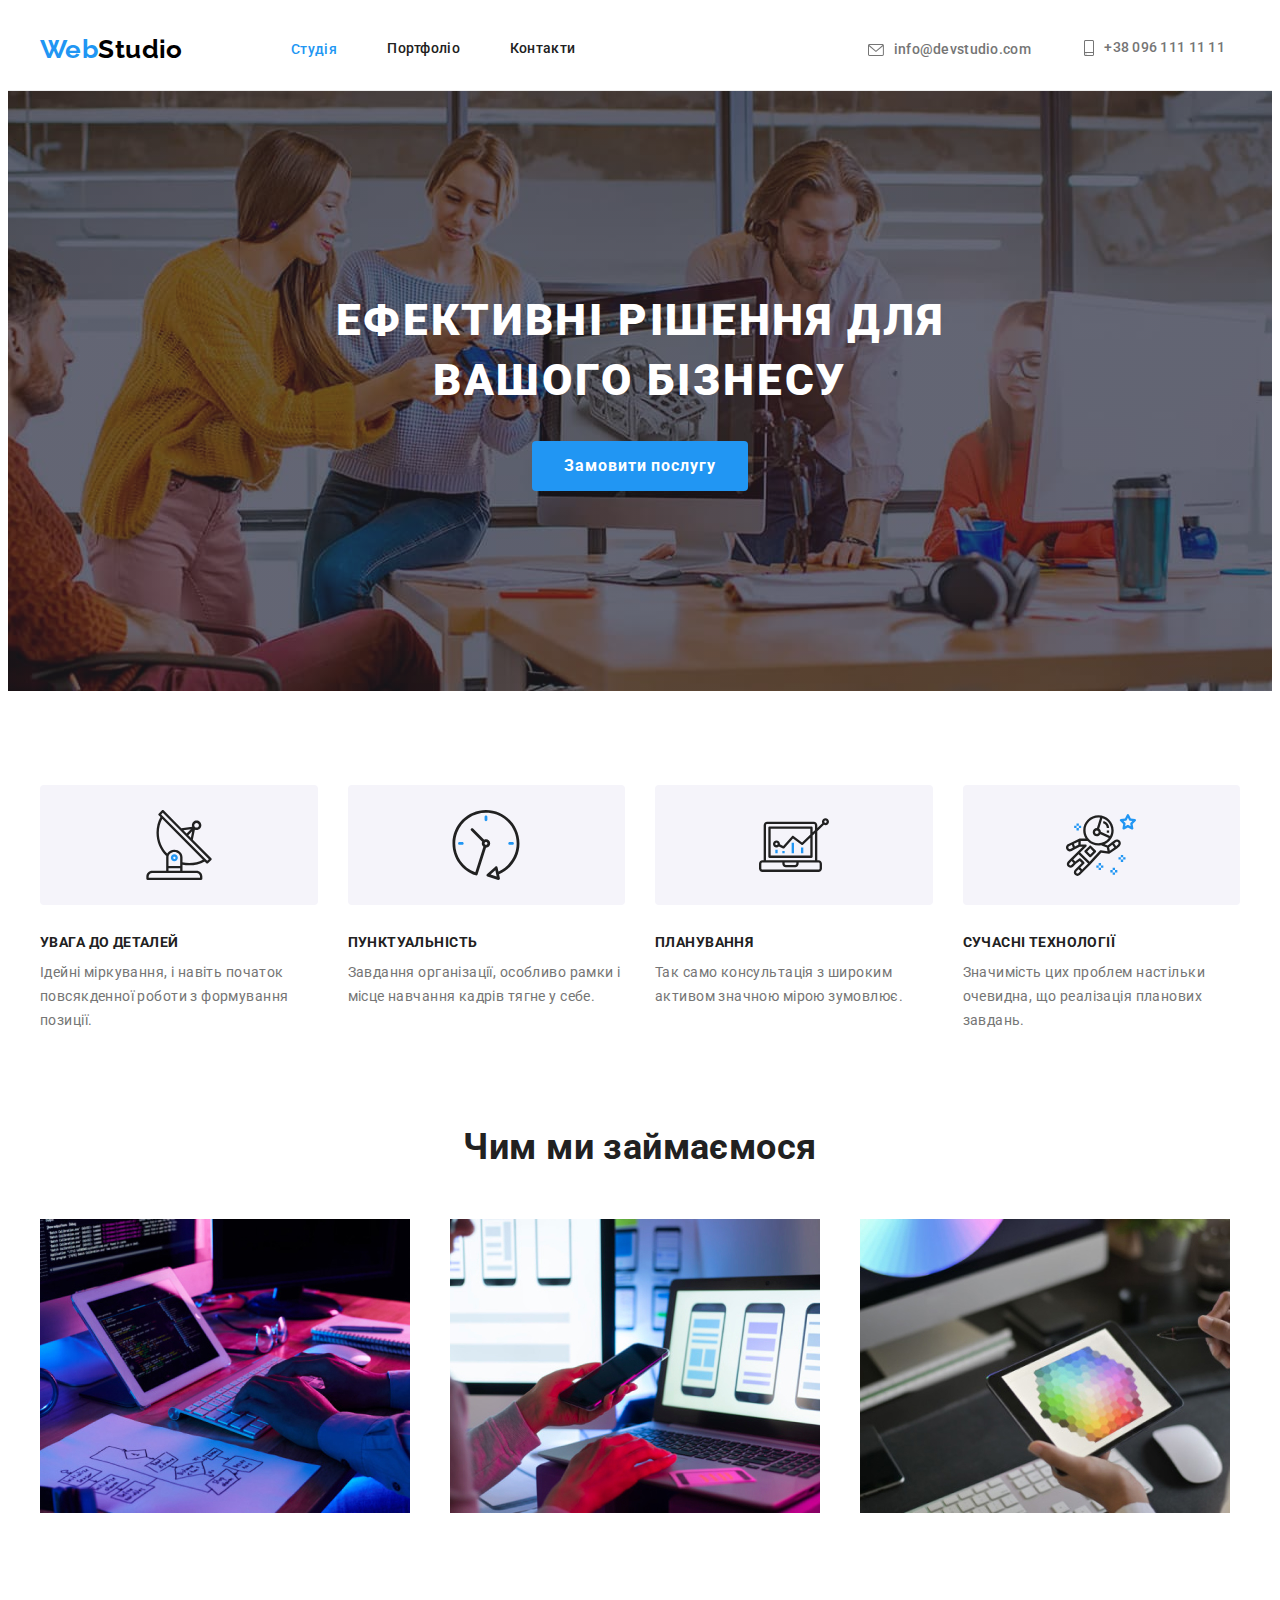
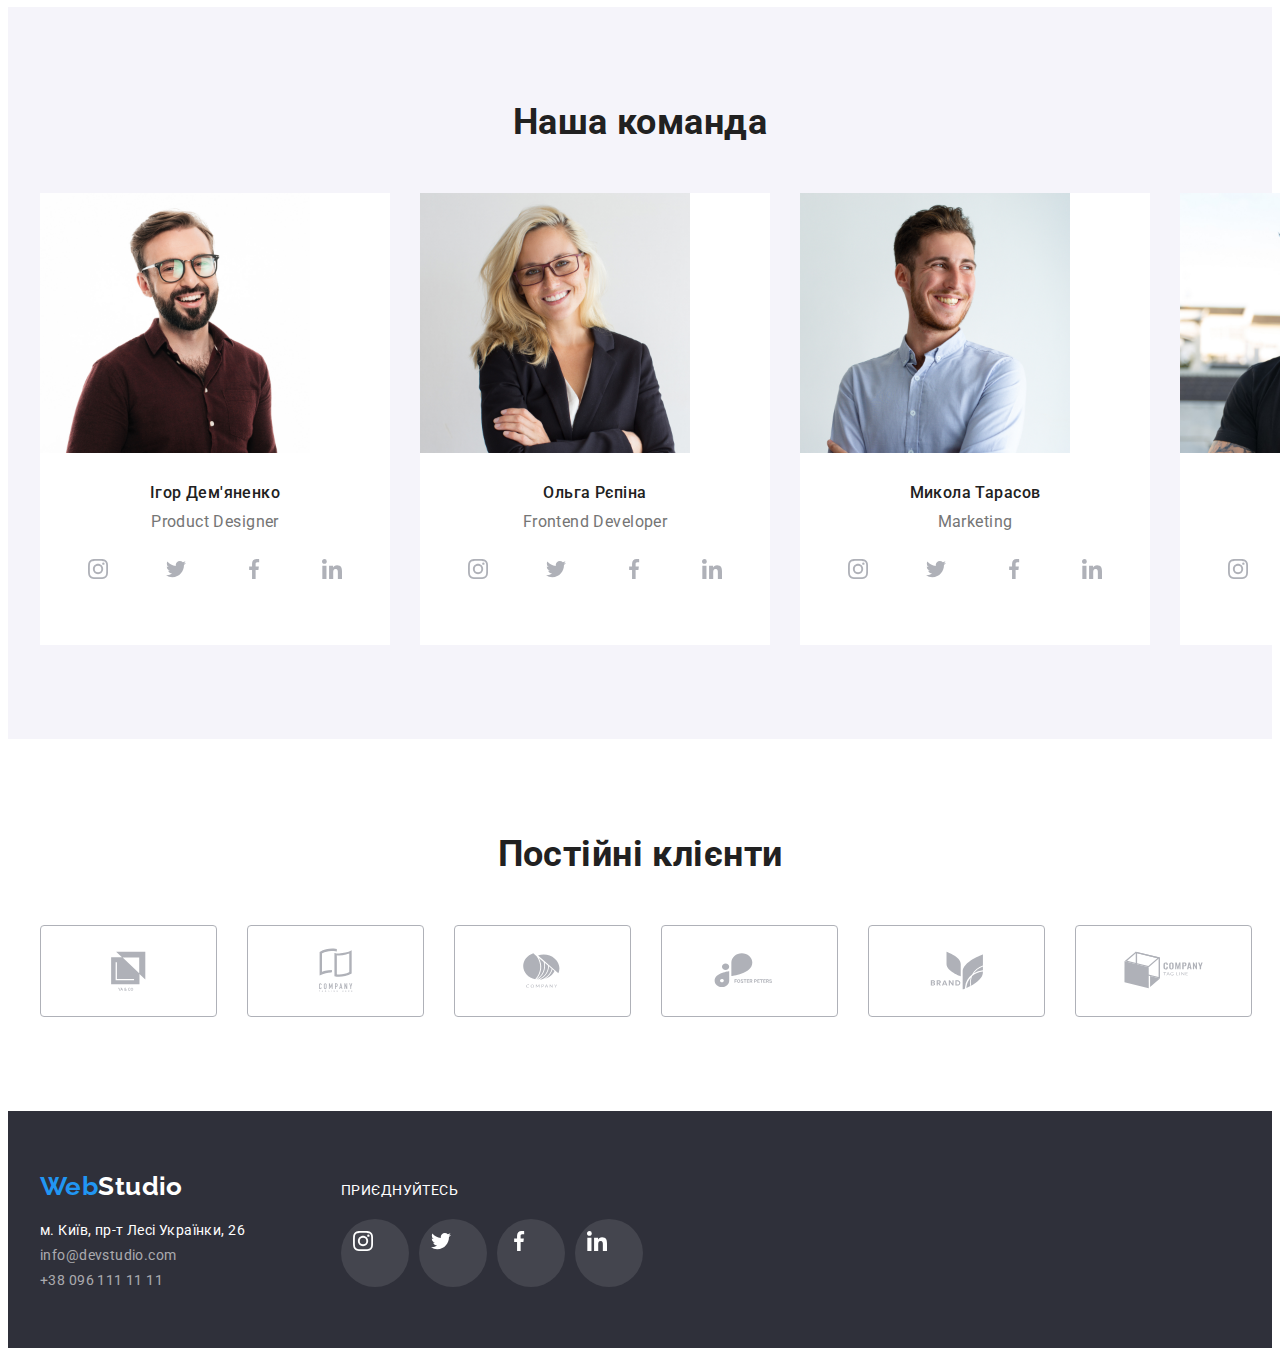
==== index.html @ 4a67c82b "clone" ====
<!--Студія-->
<!DOCTYPE html>
<html lang="uk">

<head>
    <meta charset="UTF-8">
    <meta http-equiv="X-UA-Compatible" content="IE=edge">
    <meta name="viewport" content="width=device-width, initial-scale=1.0">
    <title>Document</title>
    <link rel="stylesheet" href="https://cdnjs.cloudflare.com/ajax/libs/modern-normalize/0.6.0/modern-normalize.min.css"
        integrity="sha256-a9JO7L1jGkja9va1xGMWEJspCfU/b9Vn5u/O5MdnKhw=" crossorigin="anonymous" />
<link href="https://fonts.googleapis.com/css2?family=Raleway:wght@700&family=Roboto:wght@400;500;700;900&display=swap"
    rel="stylesheet">
   
<link rel="stylesheet" href="./css/styles.css">

    
</head>

<body>
    <header class="site-header">
    <div class="container">
<a href="./index.html" class="logo"><span class="logo__accent">Web</span>Studio</a>
<div class="container">

        <nav class="site-nav">
        
            <ul class="list">
                <li class="item"><a class="link-current" href="">Студія</a></li>
                <li class="item"><a class="link" href="./portfolio.html" >Портфоліо</a></li>
                <li class="item"><a class="link" href="">Контакти</a></li>
            </ul>
        
        </nav>
        <ul class="auth-nav">
            <li class="item">
                <a class="link" href="mailto:info@devstudio.com"><svg class="icon"  height="12" width="16">
                <use href="./images/icons.svg#icon-envelope"></use>
            </svg>info@devstudio.com</a></li>
            <li class="item"><a class="link" href="tel:+380961111111"><svg class="icon" height="16" width="10">
                <use href="./images/icons.svg#icon-smartphone"></use>
            </svg>+38 096 111 11 11</a></li>
        </ul>
    </div>
    </header>
    <main>
        
            <section class="slogan">
                <h1 class="slogan-title">Ефективні рішення для <br />вашого бізнесу</h1>
                <button type="button" class="button-primary">Замовити послугу</button>
            </section>
    
    <section class="features section">
        <div class="container">
            <h2 class="features-heading">Концепція</h2>
            <ul class="features-list">
                <li class="item">
                    <div class="thumb">
                        <svg class="icon" height="70" width="70">
                            <use href="./images/icons.svg#icon-antenna"></use>
                        </svg>
                    </div>
                    <h3 class="section-item-one">УВАГА ДО ДЕТАЛЕЙ</h3>
                    <p class="section-text">Ідейні міркування, і навіть початок повсякденної роботи з формування
                        позиції.</p>
                </li>
    
                <li class="item">
                    <div class="thumb">
                        <svg class="icon" height="70" width="70">
                            <use href="./images/icons.svg#icon-clock"></use>
                        </svg>
                        </div>
                    <h3 class="section-item-one">ПУНКТУАЛЬНІСТЬ</h3>
                    <p class="section-text">Завдання організації, особливо рамки і місце навчання кадрів тягне у
                        себе.</p>
    
                </li>
                <li class="item">
                    <div class="thumb">
                        <svg class="icon" height="70" width="70">
                            <use href="./images/icons.svg#icon-diagram"></use>
                        </svg>
                    </div>
                    <h3 class="section-item-one">ПЛАНУВАННЯ</h3>
                    <p class="section-text">Так само консультація з широким активом значною мірою зумовлює.</p>
                </li>
                <li class="item">
                    <div class="thumb">
                        <svg class="icon" height="70" width="70">
                            <use href="./images/icons.svg#icon-astronaut"></use>
                        </svg>
                    </div>
                    <h3 class="section-item-one">СУЧАСНІ ТЕХНОЛОГІЇ</h3>
                    <p class="section-text"> Значимість цих проблем настільки очевидна, що реалізація планових завдань.
                    </p>
                </li>
            </ul>
        </div>
    </section>
    <section class="competence section">
        <div class="container">
            <h2 class="section-title">Чим ми займаємося</h2>
            <ul class="competence-list text-center">
                <li class="item"><img class="image-block" src="./images/img1.jpg" alt="Компютер" width="370"></li>
                <li class="item"><img class="image-block" src="./images/img2.jpg" alt="Телефон" width="370"></li>
                <li class="item"><img class="image-block" src="./images/img3.jpg" alt="Планшет" width="370"></li>
            </ul>
        </div>
    </section>
        <section  class="team section">
            <div class="container">
            <h2 class="section-title text-center ">Наша команда</h2>
            <ul class="team-cards text-center">
                <li class="item">
                    <img class="image-block" src="./images/img4.jpg" alt="Ігор Дем'яненко" width="270">
                    <div class="description">
                    <h3 class="section-items">Ігор Дем'яненко</h3>
                    <p lang="en" class="section-desc">Product Designer</p>
                <ul class="team-cards__social-links social-links">
                    <li class="social-links__item">
                        <a href="" class="social-links__link">
                            <svg class="social-links__icon" height="20" width="20">
                                <use href="./images/icons.svg#icon-instagram"></use>
                            </svg>
                        </a>
                    </li>
                    <li class="social-links__item">
                        <a href="" class="social-links__link">
                            <svg class="social-links__icon" height="20" width="20">
                                <use href="./images/icons.svg#icon-twitter"></use>
                            </svg>
                        </a>
                    </li>
                    <li class="social-links__item">
                        <a href="" class="social-links__link">
                            <svg class="social-links__icon" height="20" width="20">
                                <use href="./images/icons.svg#icon-facebook"></use>
                            </svg>
                        </a>
                    </li>
                    <li class="social-links__item">
                        <a href="" class="social-links__link">
                            <svg class="social-links__icon" height="20" width="20">
                                <use href="./images/icons.svg#icon-linkedin"></use>
                            </svg>
                        </a>
                    </li>
                </ul>
                    </div>
                </li>
                <li class="item">
                    <img class="image-block" src="./images/img5.jpg" alt="Ольга Рєпіна" width="270">
                    <div class="description">
                    <h3 class="section-items">Ольга Рєпіна</h3>
                    <p lang="en" class="section-desc">Frontend Developer</p>
                    <ul class="team-cards__social-links social-links">
                        <li class="social-links__item">
                            <a href="" class="social-links__link">
                                <svg class="social-links__icon" height="20" width="20">
                                    <use href="./images/icons.svg#icon-instagram"></use>
                                </svg>
                            </a>
                        </li>
                        <li class="social-links__item">
                            <a href="" class="social-links__link">
                                <svg class="social-links__icon" height="20" width="20">
                                    <use href="./images/icons.svg#icon-twitter"></use>
                                </svg>
                            </a>
                        </li>
                        <li class="social-links__item">
                            <a href="" class="social-links__link">
                                <svg class="social-links__icon" height="20" width="20">
                                    <use href="./images/icons.svg#icon-facebook"></use>
                                </svg>
                            </a>
                        </li>
                        <li class="social-links__item">
                            <a href="" class="social-links__link">
                                <svg class="social-links__icon" height="20" width="20">
                                    <use href="./images/icons.svg#icon-linkedin"></use>
                                </svg>
                            </a>
                        </li>
                    </ul>
                    </div>
                </li>
                <li class="item">
                    <img class="image-block" src="./images/img6.jpg" alt="Микола Тарасов" width="270">
                    <div class="description">
                    <h3 class="section-items">Микола Тарасов</h3>
                    <p lang="en" class="section-desc">Marketing</p>
                    <ul class="team-cards__social-links social-links">
                        <li class="social-links__item">
                            <a href="" class="social-links__link">
                                <svg class="social-links__icon" height="20" width="20">
                                    <use href="./images/icons.svg#icon-instagram"></use>
                                </svg>
                            </a>
                        </li>
                        <li class="social-links__item">
                            <a href="" class="social-links__link">
                                <svg class="social-links__icon" height="20" width="20">
                                    <use href="./images/icons.svg#icon-twitter"></use>
                                </svg>
                            </a>
                        </li>
                        <li class="social-links__item">
                            <a href="" class="social-links__link">
                                <svg class="social-links__icon" height="20" width="20">
                                    <use href="./images/icons.svg#icon-facebook"></use>
                                </svg>
                            </a>
                        </li>
                        <li class="social-links__item">
                            <a href="" class="social-links__link">
                                <svg class="social-links__icon" height="20" width="20">
                                    <use href="./images/icons.svg#icon-linkedin"></use>
                                </svg>
                            </a>
                        </li>
                    </ul>
                    </div>
                </li>
                <li class="item">
                    <img class="image-block" src="./images/img7.jpg" alt="Михайло Єрмаков" width="270">
                    <div class="description">
                    <h3 class="section-items">Михайло Єрмаков</h3>
                    <p lang="en" class="section-desc">Marketing</p>
                    <ul class="team-cards__social-links social-links">
                        <li class="social-links__item">
                            <a href="" class="social-links__link">
                                <svg class="social-links__icon" height="20" width="20">
                                    <use href="./images/icons.svg#icon-instagram"></use>
                                </svg>
                            </a>
                        </li>
                        <li class="social-links__item">
                            <a href="" class="social-links__link">
                                <svg class="social-links__icon" height="20" width="20">
                                    <use href="./images/icons.svg#icon-twitter"></use>
                                </svg>
                            </a>
                        </li>
                        <li class="social-links__item">
                            <a href="" class="social-links__link">
                                <svg class="social-links__icon" height="20" width="20">
                                    <use href="./images/icons.svg#icon-facebook"></use>
                                </svg>
                            </a>
                        </li>
                        <li class="social-links__item">
                            <a href="" class="social-links__link">
                                <svg class="social-links__icon" height="20" width="20">
                                    <use href="./images/icons.svg#icon-linkedin"></use>
                                </svg>
                            </a>
                        </li>
                    </ul>
                    </div>
                </li>
            </ul>
            </div>
        </section>
        <div class="container">
            <section class="customer">
                <p class="customer_title">Постійні клієнти</p>
                <ul class="customer_content list">
                    <li class="customer__item">
                        <a href="" class="customer__link">
                        <svg class="clients__icon" height="60" width="106">
                            <use href="./images/icons.svg#icon-client1"></use>
                        </svg>
        
                            <!-- <img
                          src="./images/logo1.svg"
                          alt="Лого 1"
                          class="customer_image"
                      /> -->
                        </a>
                    </li>
                    <li class="customer__item">
                        <a href="" class="customer__link">
                        <svg class="clients__icon" height="60" width="106">
                            <use href="./images/icons.svg#icon-client2"></use>
                        </svg>
                            <!-- <img
                          src="./images/logo2.svg"
                          alt="Лого 2"
                          class="customer_image"
                      /> -->
                        </a>
                    </li>
                    <li class="customer__item">
                        <a href="" class="customer__link">
                        <svg class="clients__icon" height="60" width="106">
                            <use href="./images/icons.svg#icon-client3"></use>
                        </svg>
                            <!-- <img
                          src="./images/logo3.svg"
                          alt="Лого 3"
                          class="customer_image"
                      />   -->
                        </a>
                    </li>
                    <li class="customer__item">
                        <a href="" class="customer__link">
                        <svg class="clients__icon" height="60" width="106">
                            <use href="./images/icons.svg#icon-client4"></use>
                        </svg>
                            <!-- <img
                          src="./images/logo4.svg"
                          alt="Лого 4"
                          class="customer_image"
                      />   -->
                        </a>
                    </li>
                    <li class="customer__item">
                        <a href="" class="customer__link">
                            <svg class="clients__icon" height="60" width="106">
                                <use href="./images/icons.svg#icon-client5"></use>
                            </svg>
                            <!-- <img
                          src="./images/logo5.svg"
                          alt="Лого 5"
                          class="customer_image"
                      />   -->
                        </a>
                    </li>
                    <li class="customer__item">
                        <a href="" class="customer__link">
                            <svg class="clients__icon" height="60" width="106">
                                <use href="./images/icons.svg#icon-client6"></use>
                            </svg>
                            <!-- <img
                          src="./images/logo6.svg"
                          alt="Лого 6"
                          class="customer_image"
                      />   -->
                        </a>
                    </li>
                </ul>
            </section>
        </div>
        </main>

<footer class="site-footer">
    <div class="site-footer__container container">
        <div class="site-footer__nav-links">
            <a href="./index.html" class="logo site-footer__logo"><span class="logo__accent">Web</span>Studio</a>
            <address class="footer-contacts">
                <ul>
                    <li class="footer-contacts__item">
                        <a class="footer-contacts__link footer-contacts__link--address"
                            href="https://goo.gl/maps/XUFfffDGWBc9zeDt5">м. Київ, пр-т Лесі Українки, 26</a>
                    </li>
                    <li class="footer-contacts__item">
                        <a class="footer-contacts__link" href="mailto:info@devstudio.com">info@devstudio.com</a>
                    </li>
                    <li class="footer-contacts__item">
                        <a class="footer-contacts__link" href="tel:+380961111111">+38 096 111 11 11</a>
                    </li>
                </ul>
            </address>
        </div>

        <div class="site-footer__social-links">
            <p class="site-footer__heading">Приєднуйтесь</p>
            <ul class="site-footer__social-list social-links">
                <li class="social-links__item">
                    <a href="" class="site-footer__social-link social-links__link">
                        <svg class="social-links__icon" height="20" width="20">
                            <use href="./images/icons.svg#icon-instagram"></use>
                        </svg>
                    </a>
                </li>
                <li class="social-links__item">
                    <a href="" class="site-footer__social-link social-links__link">
                        <svg class="social-links__icon" height="20" width="20">
                            <use href="./images/icons.svg#icon-twitter"></use>
                        </svg>
                    </a>
                </li>
                <li class="social-links__item">
                    <a href="" class="site-footer__social-link social-links__link">
                        <svg class="social-links__icon" height="20" width="20">
                            <use href="./images/icons.svg#icon-facebook"></use>
                        </svg>
                    </a>
                </li>
                <li class="social-links__item">
                    <a href="" class="site-footer__social-link social-links__link">
                        <svg class="social-links__icon" height="20" width="20">
                            <use href="./images/icons.svg#icon-linkedin"></use>
                        </svg>
                    </a>
                </li>
            </ul>
        </div>
    </div>
</footer>
</body>

</html>
---- css/styles.css ----
:root {
    --primary-text-color:#757575;
    --title-text-color:#212121;
    --title-text-color-one:#000000 ;
    --accent-color:#2196F3;
    --primary-bt-color: #FFFFFF;
    --accent-color-one: #F5F4FA;
    --primary-phon-color: hsla(0, 0%, 100%, 0.6);
    --primary-brg-color:#2F303A;
    --header-border-color: #ececec;
    --list-items-gap: 30px;
    --portfolio-cards-border-color: #eee;
    --bg-color-gray: #f5f4fa;
    --text-color-social: #afb1b8;
    --bg-color-button-accent-secondary: #188ce8;
    --thumb-color: #afb1b8;
    --thumb-color-hover: #2196f3;
}
h1,
h2,
h3,
h4,
h5,
h6,
p,
ul {
    margin: 0;
    padding: 0;
}
ul {
    list-style: none;
}

body {
    background:var(--primary-bt-color);
    color:var(--primary-text-color);
    font-size: 14px;
    font-family:Roboto, sans-serif;
    letter-spacing: 0.03em;
}

.container {
    margin-left: auto;
    margin-right: auto;
    padding-left: 15px;
    padding-right: 15px;
    width: 1200px;
}
.section {
    padding-top: 94px;
    padding-bottom: 94px;
}
.image-block {
    display: block;
}
.text-center {
    text-align: center;
    
}
.heading {
    font-size: 36px;
    line-height: 1.17;
    text-align: center;
}
button {
    font-family: inherit;
    cursor: pointer;
}

.site-header {
    border-bottom: 1px solid var(--header-border-color);
}
  
.site-header .container {
    display: flex;
    align-items: center;
}

.site-nav {
    margin-left: 93px;
}

.site-nav .list {
    display: flex;
    
}
.site-nav .item:not(:first-child),
.auth-nav .item:not(:first-child) {
    margin-left: 50px;
}
.site-nav .link {
    color: var(--title-text-color);
    font-weight: 500;
    line-height: 1.14;
    letter-spacing: 0.02em;
    text-decoration: none;
    display: inline-block;
    padding-top: 32px;
    padding-bottom: 32px;
    
}

.site-nav .link:hover,
.site-nav .link:focus {
    color: var(--accent-color);
}

.site-nav .link-current {
    color: var(--accent-color);
    text-decoration: none;
    font-weight: 500;
    display: inline-block;
    padding-top: 32px;
    padding-bottom: 32px;
}

.auth-nav .item {
   
    font-weight: 500;
    line-height: 1.14;
    letter-spacing: 0.02em;
    text-decoration: none;
    display:inline-block;
    
}

.auth-nav .link:hover,
.auth-nav .link:focus {
    color: var(--accent-color);
}

.auth-nav .link{
    display: flex;
        padding-top: 32px;
        padding-bottom: 32px;
        text-decoration: none;
    color: var(---primary-text-color);
       
        align-items: center;
}
.auth-nav {
    display: inline-block;
    margin-left: auto;
    align-items: center;
  
}
.auth-nav .icon {
    --color4: currentColor;    
    margin-right: 10px;
    
}
.icon {
    display: inline-block; 
    align-items: center;
    justify-content: center;
}

.logo {
    font-family: Raleway, sans-serif;
    font-weight: 700;
    font-size: 26px;
    line-height: 1.19;
    text-decoration: none;
    padding-top: 24px;
    padding-bottom: 24px;
    color: var(--title-text-color-one);
}

.logo__accent {
    color: var(--accent-color);
    font-family: Raleway, sans-serif;
    padding-top: 24px;
    padding-bottom: 24px;
}

.features-heading,
.portfolio-heading {
    position: absolute;
    white-space: nowrap;
    width: 1px;
    height: 1px;
    overflow: hidden;
    border: 0;
    padding: 0;
    clip: rect(0 0 0 0);
    clip-path: inset(50%);
    margin: -1px;
}
.features-list {
    display: flex;
    margin-left: calc(-1 * var(--list-items-gap));  
}
.features-list .thumb {
    padding-top: 25px;
    padding-bottom: 25px;

    border-radius: 4px;
    background-color: var(--bg-color-gray);
    margin-bottom:30px ;
}
.thumb {
    display: flex;
    align-items: center;
    justify-content: center;
}

 .features-list .item {
    flex-basis: calc(100% / 4 - var(--list-items-gap));
    margin-left: var(--list-items-gap);
}

.portfolio-cards {
    display: flex;
    flex-wrap: wrap;
     gap: 30px;
}

 .portfolio-cards .item {
    flex-basis: calc(100% / 3 - var(--list-items-gap));
    box-shadow: 0px 1px 1px rgba(0, 0, 0, 0.12), 0px 4px 4px rgba(0, 0, 0, 0.06), 1px 4px 6px rgba(0, 0, 0, 0.16);
 }
.portfolio-filter{
    margin-bottom: 50px;
}
   .portfolio-cards .description {
        padding-top: 20px;
        padding-bottom: 20px;
        padding-left: 24px;
        padding-right: 24px; 
 
    border: 1px solid var(--portfolio-cards-border-color);
        border-top: none;
}

.portfolio-cards .link {
    color:var(--primary-text-color);
    text-decoration: none;      
}

.portfolio-cards .text{
    color: var(---primary-text-color);
    margin-top: 4px;
    font-size: 16px;
    line-height: 1.88;        
}

.portfolio-cards .heading-car {
    font-weight: 700;
    font-size: 18px;
    line-height: 2;
    letter-spacing: 0.06em;
    color: var(--title-text-color); 
}

.section-items {
    color: var(--title-text-color);
    font-weight: 500;
        font-size: 16px;
        line-height:1.19;            
}
 .section-item-one {
color: var(--title-text-color);
font-weight: 700;
font-size: 14px;
line-height: 1.14;
letter-spacing: 0.03em;
margin-bottom: 10px;
 }
.section-desc {
    color:var(--primary-text-color);
    font-size: 16px;
    line-height:1.19;     
}
.section-text {
    color:var(--primary-text-color);
    line-height: 1.71;
}
.section-title {
    font-weight: 700;
    font-size: 36px;
    line-height: 1.17;
    color: var(--title-text-color);
}

.slogan {
    background-color: var(--primary-brg-color);
    padding-top: 200px;
    padding-bottom: 200px;
    text-align: center;
    background-image: linear-gradient(rgba(47, 48, 58, 0.4), rgba(47, 48, 58, 0.4)),
            url(../images/hero.jpg);
    background-repeat: no-repeat;
        background-position: center;
        background-size: 1600px;
}

.slogan-title{
color: var(--primary-bt-color);
    font-weight: 900;
    font-size: 44px;
    line-height:1.36;
    text-transform: uppercase;
    letter-spacing: 0.06em;
    text-align: center;
 }
 
 .button  {
    color: var(--primary-bt-color);
    background-color: var(--accent-color);
    text-decoration: none;
    font-family: inherit;
    text-align: center;
}

.button-primary {
    color: var(--primary-bt-color);
    background-color: var(--accent-color);
    font-weight: 700;
    font-size: 16px;
    line-height: 1.88;
    letter-spacing: 0.06em;
    text-align: center;
    margin-top: 30px;
    padding: 10px 32px;
    border: 0 solid transparent;
    border-radius: 4px;
}

.button-work  {
    color: var(--title-text-color);
        background-color: var(--accent-color-one);
        font-weight: 500;
            font-size: 16px;
            line-height: 1.62;
            text-align: center;
            font-style: normal;
            border: 0 solid transparent;
            border-radius: 4px;
            min-width: 73px;
            padding: 6px 22px;
}

.button-work:hover,
.button-work:focus {
    color: var(--primary-bt-color);
    background-color: var(--accent-color);
    box-shadow: 0px 3px 1px rgba(0, 0, 0, 0.1), 0px 1px 2px rgba(0, 0, 0, 0.08), 0px 2px 2px rgba(0, 0, 0, 0.12);
        border-radius: 4px;
}

.button-secondary {
    color: var(--primary-bt-color);
        background-color: var(--accent-color);font-weight: 500;
            font-size: 16px;
            line-height: 1.62;
            text-align: center;
            font-style: normal;
            border: 0 solid transparent;
            border-radius: 4px;
            min-width: 73px;
            padding: 6px 22px;
}
  
.competence {
    padding-top: 0;
}
.competence .section-title{
    text-align: center;
}

.competence-list {
    display: flex;
    margin-top: 50px;
    margin-left: calc(-1 * var(--list-items-gap));
}

.competence-list .item {
    flex-basis: calc(100% / 3 - var(--list-items-gap));
    margin-left: var(--list-items-gap);
}
   
.address .link{
    color:var(--primary-bt-color);
    line-height: 1.71;
        text-decoration: none;
        font-style: normal;
}
.address  .link:hover,
 .address .link:focus {
    color:var(--accent-color);
}
.address .link-one {
    color:var(--primary-phon-color);
   
        line-height: 1.71;
        text-decoration: none;
        font-style: normal;
}
.address .link-one:hover,
.address .link-one:focus {
color: var(--accent-color);
}

.portfolio-filter {
    display: flex;
    justify-content: center;
}

.portfolio-filter .item:not(:first-child) {
    margin-left: 8px;
}
.team {
    background-color: var(--bg-color-gray); 
}

.team-cards {
    display: flex;
    margin-top: 50px;
    margin-left: calc(-1 * var(--list-items-gap));
   
}

.team-cards .item {
    flex-basis: calc(100% / 3 - var(--list-items-gap));
    margin-left: var(--list-items-gap);

    background-color: var(--primary-bt-color);
   
}
.team-cards .item:hover,
.team-cards .item:focus {
box-shadow: 0px 1px 3px rgba(0, 0, 0, 0.12), 0px 1px 1px rgba(0, 0, 0, 0.14),
        0px 2px 1px rgba(0, 0, 0, 0.2);
    border-radius: 0px 0px 4px 4px;
}

.team-cards .description {
    padding-top: 30px;
    padding-bottom: 30px;
    padding-left: 24px;
    padding-right: 24px; 
}
.team-cards .section-desc{
    margin-top: 10px;  
}

.team-cards .social-links {
    margin-top: 16px;
    align-items: center;
    display: flex;
    justify-self: center;
}

.social-links {
    display: flex;
    align-items: center;
}

.social-links__item:not(:last-child) {
    margin-right: 10px;
}

.social-links__link {
    display: block;
    height: 44px;
    width: 44px;
    padding: 12px;
    border-radius: 50%;
    color: var(--text-color-social);
    align-items: center;
    justify-self: center;
}

.social-links__link:hover,
.social-links__link:focus {
    color: var(--primary-bt-color);
    background-color: var(--accent-color);
}
.social-links__icon {
    --color1: currentColor;
  
}

.clients__icon {
    --color1: currentColor;
    display: block;
}

.site-footer {
    padding-top: 60px;
    padding-bottom: 60px;

    background-color: var(--primary-brg-color);
}

.site-footer__container {
    display: flex;
    align-items: baseline;
}

.site-footer__nav-links {
    width: 231px;
}

.site-footer__logo {
    color: var(--primary-bt-color);
}

.site-footer__social-links {
   
    margin-left: 70px;
}

.site-footer__heading {
    font-size: 14px;
    line-height: 1.14;
    text-transform: uppercase;

    color: var(--primary-bt-color);
}

.site-footer__social-list {
    margin-top: 20px;
}

.site-footer__social-link {
    color: var(--primary-bt-color);
    background-color: rgba(255, 255, 255, 0.1);
}

/* Footer contacts */

.footer-contacts {
    margin-top: 20px;
}

.footer-contacts__item:not(:first-child) {
    margin-top: 9px;
}

.footer-contacts__link {
    font-style: normal;
    text-decoration: none;
    color: var(--primary-phon-color);
}

.footer-contacts__link:hover,
.footer-contacts__link:focus {
    color: var(--accent-color);
}

.footer-contacts__link--address {
    color: var(--primary-bt-color);
}




.customer_title {
    color: var(--title-text-color);
    font-weight: bold;
    font-size: 36px;
    line-height: 1.17;
    text-align: center;
    padding-top: 94px;
    /* padding-bottom: 50px; */
    margin-bottom: 0px;
    margin-top: 0px;
    padding-bottom: 50px;
}

.customer_content {
    display: flex;
    justify-content: space-between;
    margin-bottom: 94px;
}

.customer__item {
    border: 1px solid var(--text-color-social);
    border-radius: 4px;
    margin-left: 30px;
}

.customer__item:first-child {
    margin-left: 0px;
}

.customer__item:hover,
.customer__item:focus {
    border: 1px solid var(--accent-color);
}

.customer__link {
    display: flex;
    align-items: center;
    justify-content: center;
    width: 175px;
    height: 90px;
    color: var(--text-color-social);
}

.customer__link:hover {
    color: var(--accent-color);
}

.clients__icon {
    
    fill: currentColor;
    height: 50px;
}
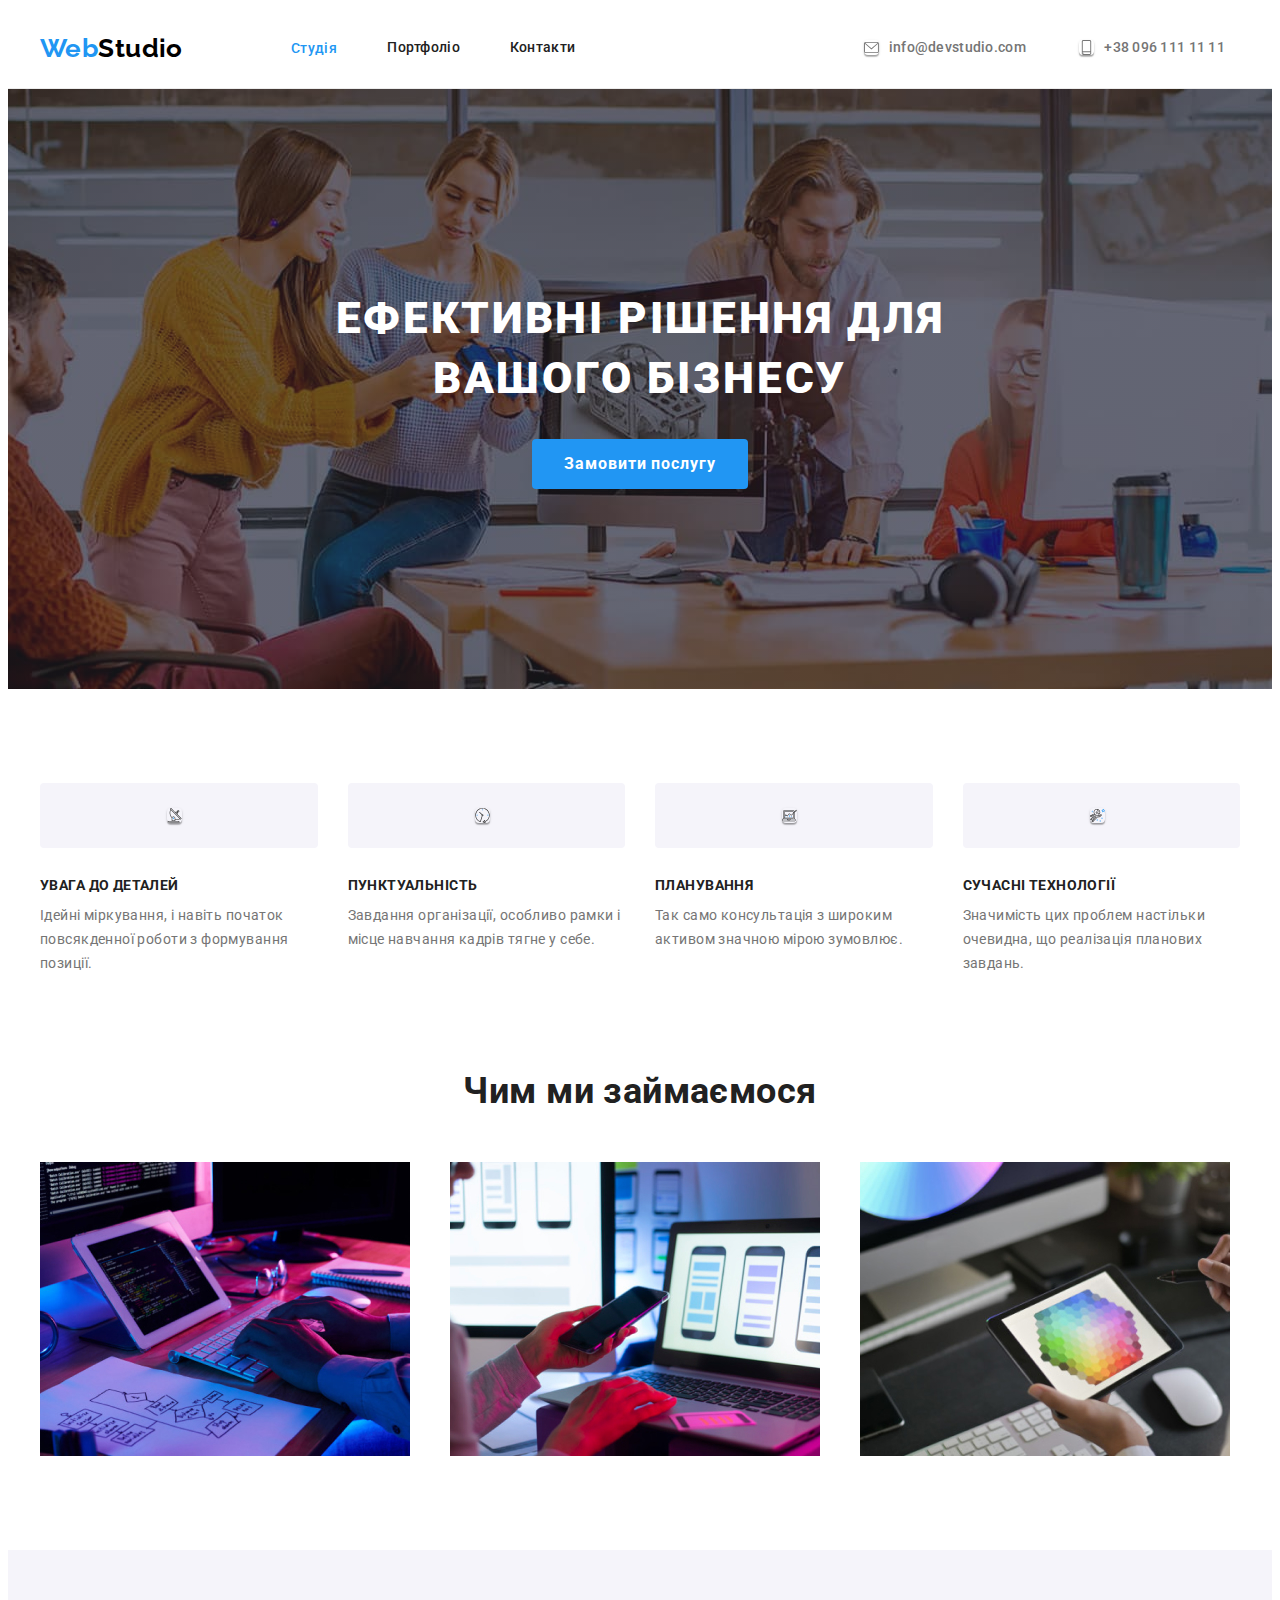
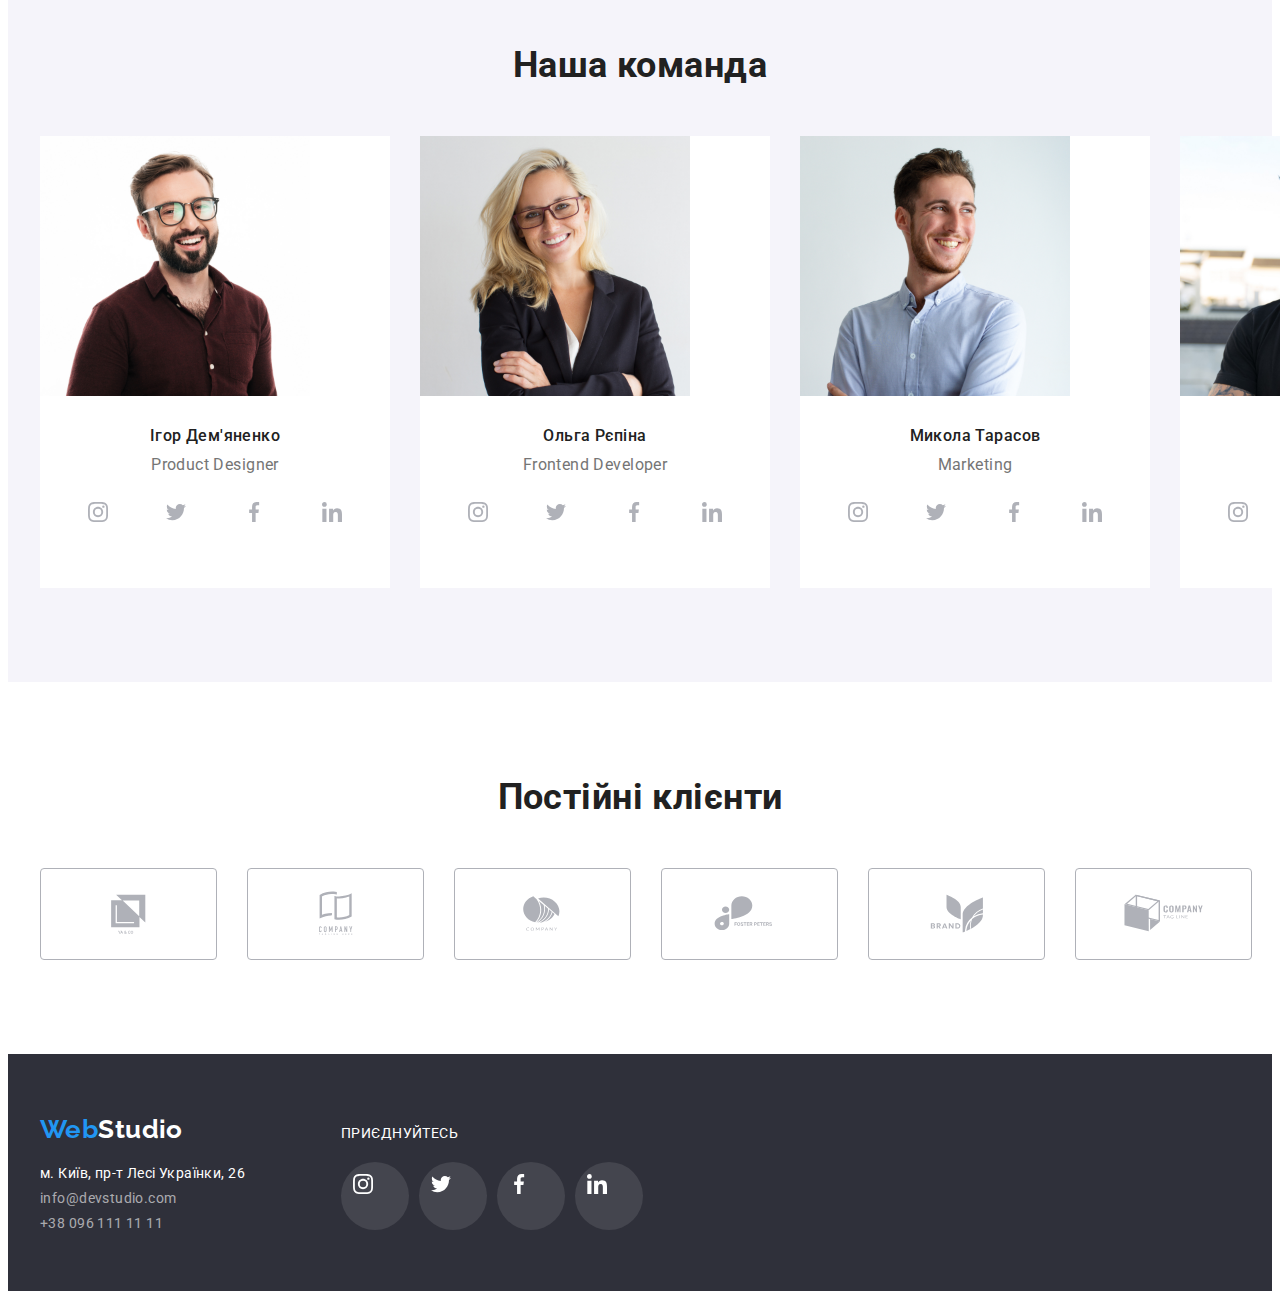
==== commit 893bf91a: "clone" ====
--- a/index.html
+++ b/index.html
@@ -47,7 +47,20 @@
         
             <section class="slogan">
                 <h1 class="slogan-title">Ефективні рішення для <br />вашого бізнесу</h1>
-                <button type="button" class="button-primary">Замовити послугу</button>
+                <button type="button" class="button-primary" data-modal-open>Замовити послугу</button>
+                <div class="backdrop is-hidden" data-modal>
+                    <div class="modal">
+                        <button class="modal__button-close" data-modal-close>
+                            <svg class="svg-close">
+                                <use href="./images/sprite.svg#svg-close"></use>
+                            </svg>
+                        </button>
+                        <form class="js-speaker-form form">
+                            <h2 class="modal__topic">
+                                Оставьте свои данные, мы вам перезвоним
+                            </h2>
+                            <label class="form-field">
+                                <input type="text" name="name" class="form-input" placeholder=" " />
             </section>
     
     <section class="features section">
--- a/css/styles.css
+++ b/css/styles.css
@@ -16,6 +16,14 @@
     --bg-color-button-accent-secondary: #188ce8;
     --thumb-color: #afb1b8;
     --thumb-color-hover: #2196f3;
+    --text-grey-opac: rgba(255, 255, 255, 0.6);
+    --text-copyright: rgba(255, 255, 255, 0.4);
+    --line: rgba(0, 0, 0, 0.5);
+    --foot-line: rgba(255, 255, 255, 0.1);
+    --border-input: rgba(255, 255, 255, 0.3);
+    --cubic: cubic-bezier(0.42, 0, 0.58, 1);
+    --portfolio-cart-before: rgba(33, 150, 243, 0.9);
+    --modal-input: rgba(33, 33, 33, 0.2);
 }
 h1,
 h2,
@@ -325,7 +333,251 @@
     padding: 10px 32px;
     border: 0 solid transparent;
     border-radius: 4px;
-}
+    text-decoration: none;
+    text-align: center;
+    transition-duration: 250ms;
+    transition-timing-function: cubic-bezier(0.42, 0, 0.58, 1);
+}
+
+.button-primary:hover,
+.button-primary:focus{
+    color: var(--accent-color);
+    background-color: var(--primary-bt-color);
+    border: 1px solid var(--accent-color);
+}
+
+.backdrop {
+    position: fixed;
+    top: 0;
+    left: 0;
+    width: 100%;
+    height: 100%;
+    background-color: rgba(0, 0, 0, 0.5);
+
+    opacity: 1;
+
+    transition: opacity 250ms cubic-bezier(0.4, 0, 0.2, 1);
+}
+
+.backdrop.is-hidden {
+    opacity: 0;
+    pointer-events: none;
+}
+
+.backdrop.is-hidden .modal {
+    transform: translate(-50%, -50%) scale(1.1);
+}
+
+.modal {
+    position: absolute;
+    top: 50%;
+    left: 50%;
+
+    min-height: 581px;
+    min-width: 528px;
+
+    background-color: var(--text-white);
+    color: var(--text-black);
+    transform: translate(-50%, -50%) scale(1);
+
+    transition: transform 250ms cubic-bezier(0.4, 0, 0.2, 1);
+}
+
+/* Modal form */
+.modal__topic {
+    margin: 0px;
+    padding-bottom: 30px;
+
+    font-weight: bold;
+    font-size: 20px;
+    line-height: 1.15;
+    text-align: center;
+    letter-spacing: 0.03em;
+}
+
+.modal__button-close {
+    position: absolute;
+    top: 0;
+    right: 0;
+    width: 30px;
+    height: 30px;
+    border-radius: 50%;
+    border: none;
+    background-color: var(--text-white);
+    box-shadow: 0px 2px 1px rgba(0, 0, 0, 0.2), 0px 1px 1px rgba(0, 0, 0, 0.14),
+        0px 1px 3px rgba(0, 0, 0, 0.12);
+
+    transform: translate(30%, -30%);
+
+    transition: transform 250ms cubic-bezier(0.4, 0, 0.2, 1);
+}
+
+.svg-close {
+    width: 11px;
+    height: 11px;
+}
+
+.form {
+    padding: 40px;
+
+    width: 528px;
+}
+
+.form-field {
+    position: relative;
+    display: block;
+    color: var(--text-grey);
+    margin-bottom: 28px;
+    font-size: 14px;
+    line-height: 1.14;
+    letter-spacing: 0.01em;
+}
+
+.form-input {
+    min-width: 448px;
+    margin: 0px;
+    padding: 14px 42px;
+    font: inherit;
+    border-radius: 4px;
+    border: 1px solid var(--modal-input);
+    outline: none;
+}
+
+.form-input--comment {
+    width: 100%;
+    height: 120px;
+    resize: none;
+}
+
+.form-input:focus-within {
+    border: 1px solid var(--text-blue);
+}
+
+.svg-modal {
+    position: absolute;
+    width: 18px;
+    height: 18px;
+    top: 50%;
+    left: 16px;
+    transform: translateY(-50%);
+
+    transition: transform 250ms cubic-bezier(0.4, 0, 0.2, 1);
+
+    display: inline-block;
+    width: 18px;
+    height: 18px;
+}
+
+.form-label {
+    position: absolute;
+    top: 50%;
+    left: 42px;
+    transform: translateY(-50%);
+
+    transition: transform 250ms cubic-bezier(0.4, 0, 0.2, 1);
+}
+
+.form-label--comment {
+    position: absolute;
+    top: 12px;
+    left: 16px;
+    transform: translateY(0);
+
+    transition: transform 250ms cubic-bezier(0.4, 0, 0.2, 1);
+}
+
+.form-field:focus-within>.form-label--comment {
+    transform: translateY(-35px);
+    color: var(--text-blue);
+}
+
+.form-input:not(:placeholder-shown)+.form-label--comment {
+    transform: translateY(-35px);
+}
+
+.form-field:focus-within>.svg-modal {
+    fill: var(--text-blue);
+}
+
+.form-field:focus-within>.form-label {
+    transform: translate(-26px, -45px);
+    color: var(--text-blue);
+}
+
+.form-input:not(:placeholder-shown)+.form-label {
+    transform: translate(-26px, -45px);
+}
+
+.form-field-checkbox {
+    display: inline-flex;
+    align-items: center;
+    margin-bottom: 30px;
+}
+
+.checkbox {
+    position: absolute;
+    width: 1px;
+    height: 1px;
+    margin: -1px;
+    padding: 0;
+    overflow: hidden;
+    border: 0;
+    clip: rect(0 0 0 0);
+}
+
+.icon {
+    display: inline-block;
+    width: 15px;
+    height: 15px;
+    margin-right: 8px;
+    border: 2px solid var(--text-black);
+    border-radius: 4px;
+    box-shadow: 0px 2px 1px rgba(0, 0, 0, 0.2), 0px 1px 1px rgba(0, 0, 0, 0.14),
+        0px 1px 3px rgba(0, 0, 0, 0.12);
+}
+
+.checkbox:checked+.icon {
+    border-color: var(--text-blue);
+    background-color: var(--text-blue);
+    background-image: url(../images/icon-check.svg);
+    background-size: contain;
+}
+
+.checkbox-text {
+    font-size: 14px;
+    line-height: 1.71;
+    margin: 0px;
+    padding: 0px;
+    letter-spacing: 0.03em;
+    color: var(--text-grey);
+}
+
+.checkbox-link {
+    text-decoration: underline;
+    color: var(--text-blue);
+}
+
+.modal__button-send {
+    display: inline-block;
+    border-radius: 4px;
+    padding: 10px 32px;
+    min-width: 200px;
+    border: 1px solid transparent;
+    color: var(--text-white);
+    background-color: var(--text-blue);
+    font-family: inherit;
+    font-weight: bold;
+    font-size: 16px;
+    line-height: 1.87;
+    text-decoration: none;
+    text-align: center;
+    transition: transform 250ms cubic-bezier(0.4, 0, 0.2, 1);
+    box-shadow: 0px 4px 4px rgba(0, 0, 0, 0.15);
+}
+
+
+
+
 
 .button-work  {
     color: var(--title-text-color);
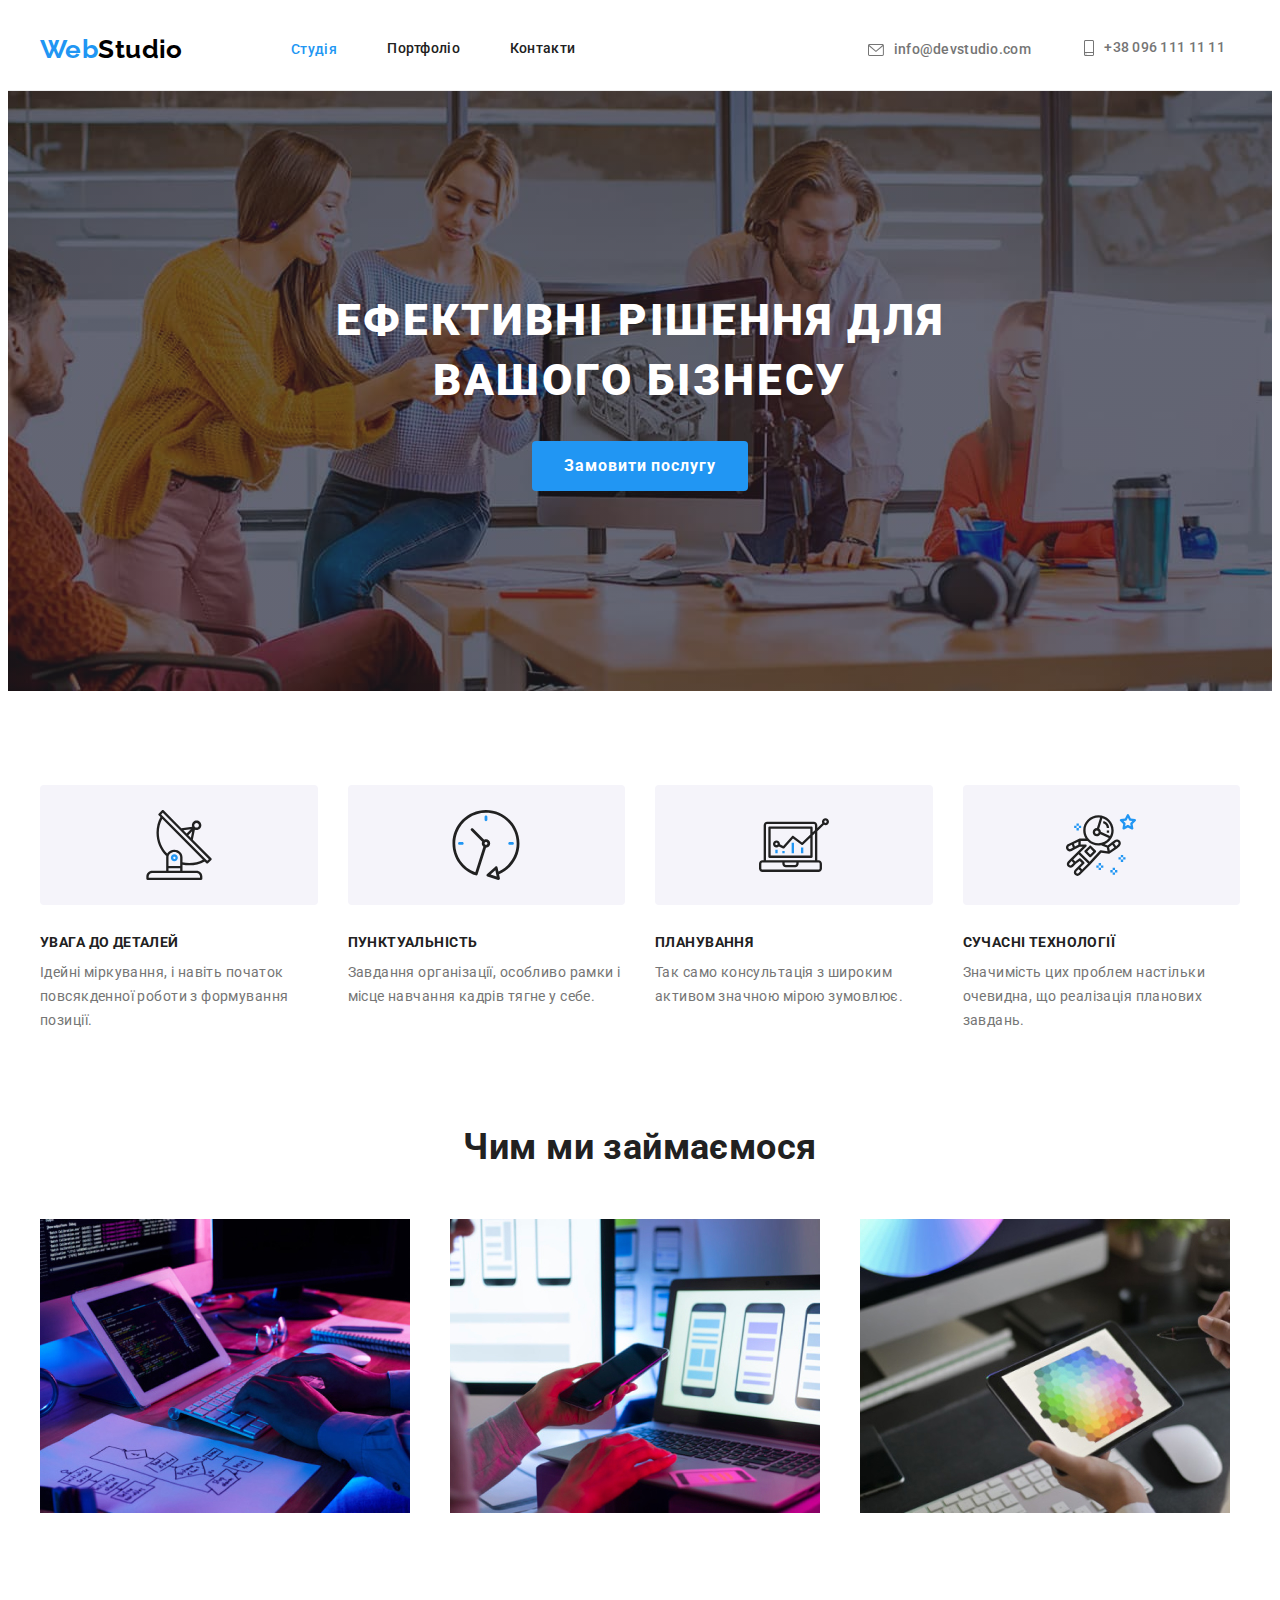
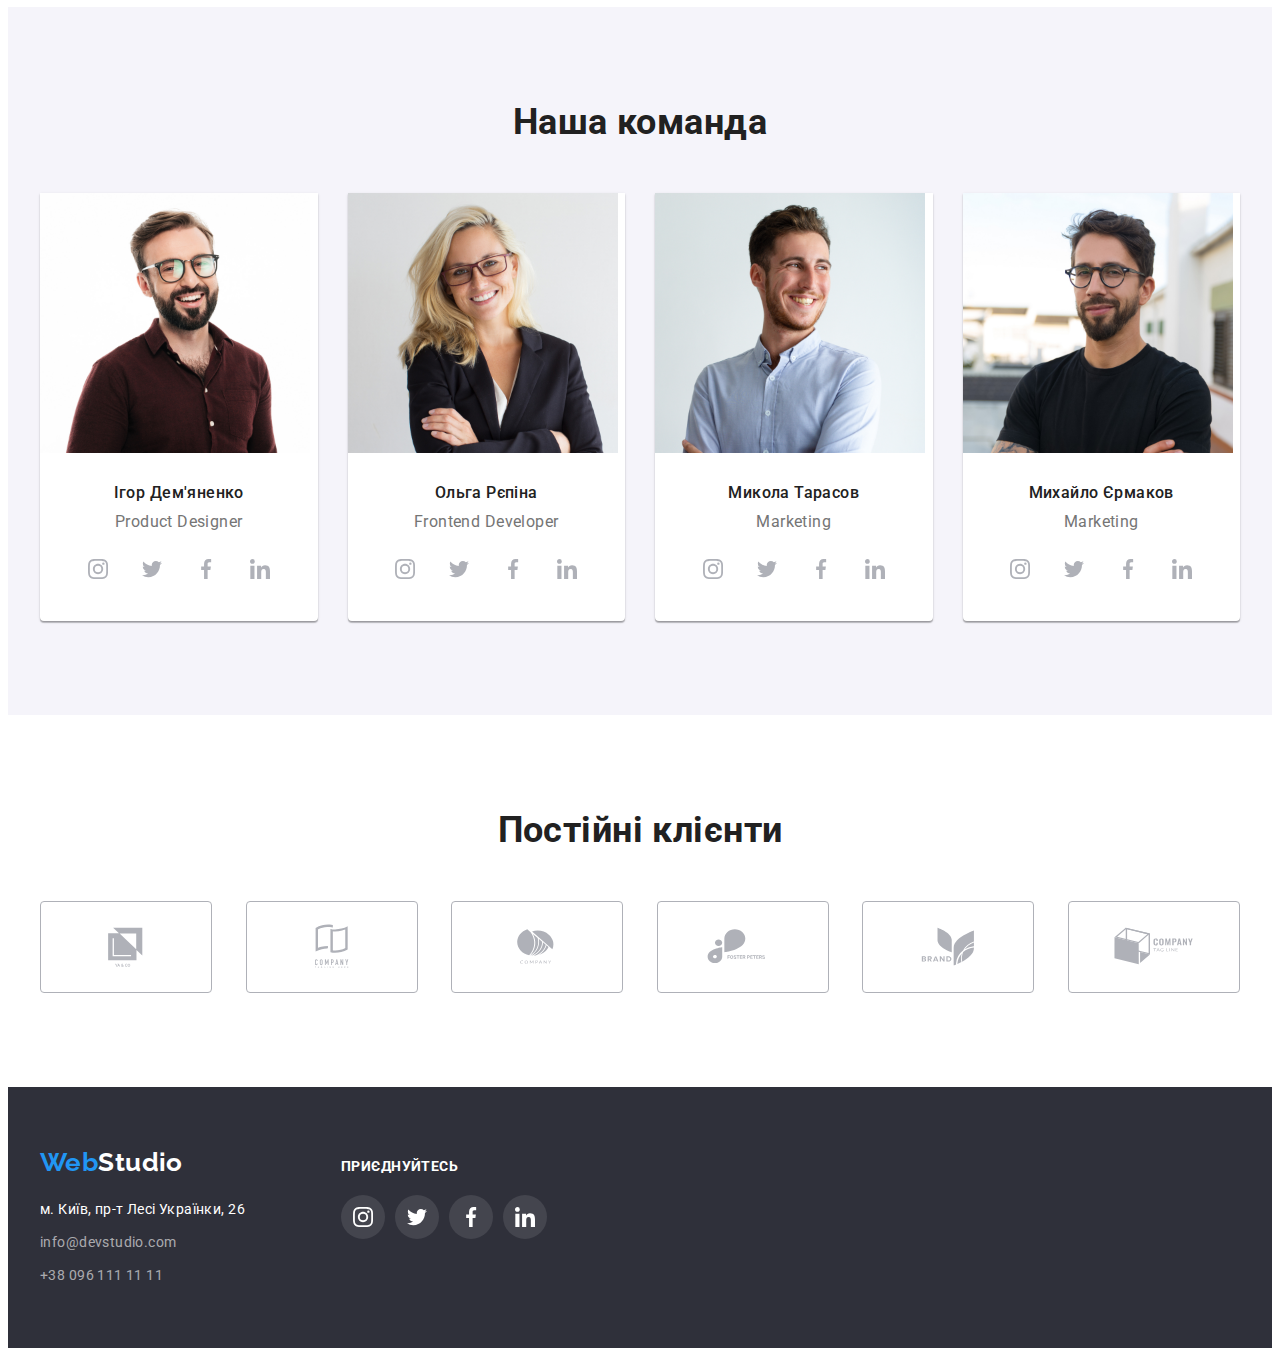
==== commit 0730305a: "clone html" ====
--- a/index.html
+++ b/index.html
@@ -9,410 +9,371 @@
     <title>Document</title>
     <link rel="stylesheet" href="https://cdnjs.cloudflare.com/ajax/libs/modern-normalize/0.6.0/modern-normalize.min.css"
         integrity="sha256-a9JO7L1jGkja9va1xGMWEJspCfU/b9Vn5u/O5MdnKhw=" crossorigin="anonymous" />
-<link href="https://fonts.googleapis.com/css2?family=Raleway:wght@700&family=Roboto:wght@400;500;700;900&display=swap"
-    rel="stylesheet">
-   
-<link rel="stylesheet" href="./css/styles.css">
-
-    
+    <link
+        href="https://fonts.googleapis.com/css2?family=Raleway:wght@700&family=Roboto:wght@400;500;700;900&display=swap"
+        rel="stylesheet">
+
+    <link rel="stylesheet" href="./css/styles.css">
+
+
 </head>
 
 <body>
     <header class="site-header">
-    <div class="container">
-<a href="./index.html" class="logo"><span class="logo__accent">Web</span>Studio</a>
-<div class="container">
-
-        <nav class="site-nav">
-        
-            <ul class="list">
-                <li class="item"><a class="link-current" href="">Студія</a></li>
-                <li class="item"><a class="link" href="./portfolio.html" >Портфоліо</a></li>
-                <li class="item"><a class="link" href="">Контакти</a></li>
-            </ul>
-        
-        </nav>
-        <ul class="auth-nav">
-            <li class="item">
-                <a class="link" href="mailto:info@devstudio.com"><svg class="icon"  height="12" width="16">
-                <use href="./images/icons.svg#icon-envelope"></use>
-            </svg>info@devstudio.com</a></li>
-            <li class="item"><a class="link" href="tel:+380961111111"><svg class="icon" height="16" width="10">
-                <use href="./images/icons.svg#icon-smartphone"></use>
-            </svg>+38 096 111 11 11</a></li>
-        </ul>
-    </div>
+        <div class="container">
+            <a href="./index.html" class="logo"><span class="logo__accent">Web</span>Studio</a>
+            <div class="container">
+
+                <nav class="site-nav">
+
+                    <ul class="list">
+                        <li class="item"><a class="link-current" href="">Студія</a></li>
+                        <li class="item"><a class="link" href="./portfolio.html">Портфоліо</a></li>
+                        <li class="item"><a class="link" href="">Контакти</a></li>
+                    </ul>
+
+                </nav>
+                <ul class="auth-nav">
+                    <li class="item">
+                        <a class="link" href="mailto:info@devstudio.com"><svg class="icon" height="12" width="16">
+                                <use href="./images/icons.svg#icon-envelope"></use>
+                            </svg>info@devstudio.com</a>
+                    </li>
+                    <li class="item"><a class="link" href="tel:+380961111111"><svg class="icon" height="16" width="10">
+                                <use href="./images/icons.svg#icon-smartphone"></use>
+                            </svg>+38 096 111 11 11</a></li>
+                </ul>
+            </div>
     </header>
     <main>
-        
-            <section class="slogan">
-                <h1 class="slogan-title">Ефективні рішення для <br />вашого бізнесу</h1>
-                <button type="button" class="button-primary" data-modal-open>Замовити послугу</button>
-                <div class="backdrop is-hidden" data-modal>
-                    <div class="modal">
-                        <button class="modal__button-close" data-modal-close>
-                            <svg class="svg-close">
-                                <use href="./images/sprite.svg#svg-close"></use>
-                            </svg>
-                        </button>
-                        <form class="js-speaker-form form">
-                            <h2 class="modal__topic">
-                                Оставьте свои данные, мы вам перезвоним
-                            </h2>
-                            <label class="form-field">
-                                <input type="text" name="name" class="form-input" placeholder=" " />
+
+        <section class="slogan">
+            <h1 class="slogan-title">Ефективні рішення для <br />вашого бізнесу</h1>
+            <button type="button" class="button-primary">Замовити послугу</button>
+        </section>
+
+        <section class="features section">
+            <div class="container">
+                <h2 class="features-heading">Концепція</h2>
+                <ul class="features-list">
+                    <li class="item">
+                        <div class="thumb">
+                            <svg class="icon" height="70" width="70">
+                                <use href="./images/icons.svg#icon-antenna"></use>
+                            </svg>
+                        </div>
+                        <h3 class="section-item-one">УВАГА ДО ДЕТАЛЕЙ</h3>
+                        <p class="section-text">Ідейні міркування, і навіть початок повсякденної роботи з формування
+                            позиції.</p>
+                    </li>
+
+                    <li class="item">
+                        <div class="thumb">
+                            <svg class="icon" height="70" width="70">
+                                <use href="./images/icons.svg#icon-clock"></use>
+                            </svg>
+                        </div>
+                        <h3 class="section-item-one">ПУНКТУАЛЬНІСТЬ</h3>
+                        <p class="section-text">Завдання організації, особливо рамки і місце навчання кадрів тягне у
+                            себе.</p>
+
+                    </li>
+                    <li class="item">
+                        <div class="thumb">
+                            <svg class="icon" height="70" width="70">
+                                <use href="./images/icons.svg#icon-diagram"></use>
+                            </svg>
+                        </div>
+                        <h3 class="section-item-one">ПЛАНУВАННЯ</h3>
+                        <p class="section-text">Так само консультація з широким активом значною мірою зумовлює.</p>
+                    </li>
+                    <li class="item">
+                        <div class="thumb">
+                            <svg class="icon" height="70" width="70">
+                                <use href="./images/icons.svg#icon-astronaut"></use>
+                            </svg>
+                        </div>
+                        <h3 class="section-item-one">СУЧАСНІ ТЕХНОЛОГІЇ</h3>
+                        <p class="section-text"> Значимість цих проблем настільки очевидна, що реалізація планових
+                            завдань.
+                        </p>
+                    </li>
+                </ul>
+            </div>
+        </section>
+        <section class="competence section">
+            <div class="container">
+                <h2 class="section-title">Чим ми займаємося</h2>
+                <ul class="competence-list text-center">
+                    <li class="item"><img class="image-block" src="./images/img1.jpg" alt="Компютер" width="370"></li>
+                    <li class="item"><img class="image-block" src="./images/img2.jpg" alt="Телефон" width="370"></li>
+                    <li class="item"><img class="image-block" src="./images/img3.jpg" alt="Планшет" width="370"></li>
+                </ul>
+            </div>
+        </section>
+        <section class="team section">
+            <div class="container">
+                <h2 class="section-title text-center ">Наша команда</h2>
+                <ul class="team-cards text-center">
+                    <li class="item">
+                        <img class="image-block" src="./images/img4.jpg" alt="Ігор Дем'яненко" width="270">
+                        <div class="description">
+                            <h3 class="section-items">Ігор Дем'яненко</h3>
+                            <p lang="en" class="section-desc">Product Designer</p>
+                            <ul class="team-cards__social-links social-links">
+                                <li class="social-links__item">
+                                    <a href="" class="social-links__link">
+                                        <svg class="social-links__icon" height="20" width="20">
+                                            <use href="./images/icons.svg#icon-instagram"></use>
+                                        </svg>
+                                    </a>
+                                </li>
+                                <li class="social-links__item">
+                                    <a href="" class="social-links__link">
+                                        <svg class="social-links__icon" height="20" width="20">
+                                            <use href="./images/icons.svg#icon-twitter"></use>
+                                        </svg>
+                                    </a>
+                                </li>
+                                <li class="social-links__item">
+                                    <a href="" class="social-links__link">
+                                        <svg class="social-links__icon" height="20" width="20">
+                                            <use href="./images/icons.svg#icon-facebook"></use>
+                                        </svg>
+                                    </a>
+                                </li>
+                                <li class="social-links__item">
+                                    <a href="" class="social-links__link">
+                                        <svg class="social-links__icon" height="20" width="20">
+                                            <use href="./images/icons.svg#icon-linkedin"></use>
+                                        </svg>
+                                    </a>
+                                </li>
+                            </ul>
+                        </div>
+                    </li>
+                    <li class="item">
+                        <img class="image-block" src="./images/img5.jpg" alt="Ольга Рєпіна" width="270">
+                        <div class="description">
+                            <h3 class="section-items">Ольга Рєпіна</h3>
+                            <p lang="en" class="section-desc">Frontend Developer</p>
+                            <ul class="team-cards__social-links social-links">
+                                <li class="social-links__item">
+                                    <a href="" class="social-links__link">
+                                        <svg class="social-links__icon" height="20" width="20">
+                                            <use href="./images/icons.svg#icon-instagram"></use>
+                                        </svg>
+                                    </a>
+                                </li>
+                                <li class="social-links__item">
+                                    <a href="" class="social-links__link">
+                                        <svg class="social-links__icon" height="20" width="20">
+                                            <use href="./images/icons.svg#icon-twitter"></use>
+                                        </svg>
+                                    </a>
+                                </li>
+                                <li class="social-links__item">
+                                    <a href="" class="social-links__link">
+                                        <svg class="social-links__icon" height="20" width="20">
+                                            <use href="./images/icons.svg#icon-facebook"></use>
+                                        </svg>
+                                    </a>
+                                </li>
+                                <li class="social-links__item">
+                                    <a href="" class="social-links__link">
+                                        <svg class="social-links__icon" height="20" width="20">
+                                            <use href="./images/icons.svg#icon-linkedin"></use>
+                                        </svg>
+                                    </a>
+                                </li>
+                            </ul>
+                        </div>
+                    </li>
+                    <li class="item">
+                        <img class="image-block" src="./images/img6.jpg" alt="Микола Тарасов" width="270">
+                        <div class="description">
+                            <h3 class="section-items">Микола Тарасов</h3>
+                            <p lang="en" class="section-desc">Marketing</p>
+                            <ul class="team-cards__social-links social-links">
+                                <li class="social-links__item">
+                                    <a href="" class="social-links__link">
+                                        <svg class="social-links__icon" height="20" width="20">
+                                            <use href="./images/icons.svg#icon-instagram"></use>
+                                        </svg>
+                                    </a>
+                                </li>
+                                <li class="social-links__item">
+                                    <a href="" class="social-links__link">
+                                        <svg class="social-links__icon" height="20" width="20">
+                                            <use href="./images/icons.svg#icon-twitter"></use>
+                                        </svg>
+                                    </a>
+                                </li>
+                                <li class="social-links__item">
+                                    <a href="" class="social-links__link">
+                                        <svg class="social-links__icon" height="20" width="20">
+                                            <use href="./images/icons.svg#icon-facebook"></use>
+                                        </svg>
+                                    </a>
+                                </li>
+                                <li class="social-links__item">
+                                    <a href="" class="social-links__link">
+                                        <svg class="social-links__icon" height="20" width="20">
+                                            <use href="./images/icons.svg#icon-linkedin"></use>
+                                        </svg>
+                                    </a>
+                                </li>
+                            </ul>
+                        </div>
+                    </li>
+                    <li class="item">
+                        <img class="image-block" src="./images/img7.jpg" alt="Михайло Єрмаков" width="270">
+                        <div class="description">
+                            <h3 class="section-items">Михайло Єрмаков</h3>
+                            <p lang="en" class="section-desc">Marketing</p>
+                            <ul class="team-cards__social-links social-links">
+                                <li class="social-links__item">
+                                    <a href="" class="social-links__link">
+                                        <svg class="social-links__icon" height="20" width="20">
+                                            <use href="./images/icons.svg#icon-instagram"></use>
+                                        </svg>
+                                    </a>
+                                </li>
+                                <li class="social-links__item">
+                                    <a href="" class="social-links__link">
+                                        <svg class="social-links__icon" height="20" width="20">
+                                            <use href="./images/icons.svg#icon-twitter"></use>
+                                        </svg>
+                                    </a>
+                                </li>
+                                <li class="social-links__item">
+                                    <a href="" class="social-links__link">
+                                        <svg class="social-links__icon" height="20" width="20">
+                                            <use href="./images/icons.svg#icon-facebook"></use>
+                                        </svg>
+                                    </a>
+                                </li>
+                                <li class="social-links__item">
+                                    <a href="" class="social-links__link">
+                                        <svg class="social-links__icon" height="20" width="20">
+                                            <use href="./images/icons.svg#icon-linkedin"></use>
+                                        </svg>
+                                    </a>
+                                </li>
+                            </ul>
+                        </div>
+                    </li>
+                </ul>
+            </div>
+        </section>
+       
+            <section class="customer section">
+                <div class="container">
+                <h2 class="customer_title">Постійні клієнти</h2>
+                <ul class="customer_content list">
+                    <li class="customer__item">
+                        <a href="" class="customer__link">
+                            <svg class="clients__icon" height="60" width="106">
+                                <use href="./images/icons.svg#icon-client1"></use>
+                            </svg>                    
+                        </a>
+                    </li>
+                    <li class="customer__item">
+                        <a href="" class="customer__link">
+                            <svg class="clients__icon" height="60" width="106">
+                                <use href="./images/icons.svg#icon-client2"></use>
+                            </svg>
+                        </a>
+                    </li>
+                    <li class="customer__item">
+                        <a href="" class="customer__link">
+                            <svg class="clients__icon" height="60" width="106">
+                                <use href="./images/icons.svg#icon-client3"></use>
+                            </svg>
+                        </a>
+                    </li>
+                    <li class="customer__item">
+                        <a href="" class="customer__link">
+                            <svg class="clients__icon" height="60" width="106">
+                                <use href="./images/icons.svg#icon-client4"></use>
+                            </svg>
+                        </a>
+                    </li>
+                    <li class="customer__item">
+                        <a href="" class="customer__link">
+                            <svg class="clients__icon" height="60" width="106">
+                                <use href="./images/icons.svg#icon-client5"></use>
+                            </svg>
+                        </a>
+                    </li>
+                    <li class="customer__item">
+                        <a href="" class="customer__link">
+                            <svg class="clients__icon" height="60" width="106">
+                                <use href="./images/icons.svg#icon-client6"></use>
+                            </svg>
+                        </a>
+                    </li>
+                </ul>
+                </div>
             </section>
-    
-    <section class="features section">
-        <div class="container">
-            <h2 class="features-heading">Концепція</h2>
-            <ul class="features-list">
-                <li class="item">
-                    <div class="thumb">
-                        <svg class="icon" height="70" width="70">
-                            <use href="./images/icons.svg#icon-antenna"></use>
-                        </svg>
-                    </div>
-                    <h3 class="section-item-one">УВАГА ДО ДЕТАЛЕЙ</h3>
-                    <p class="section-text">Ідейні міркування, і навіть початок повсякденної роботи з формування
-                        позиції.</p>
-                </li>
-    
-                <li class="item">
-                    <div class="thumb">
-                        <svg class="icon" height="70" width="70">
-                            <use href="./images/icons.svg#icon-clock"></use>
-                        </svg>
-                        </div>
-                    <h3 class="section-item-one">ПУНКТУАЛЬНІСТЬ</h3>
-                    <p class="section-text">Завдання організації, особливо рамки і місце навчання кадрів тягне у
-                        себе.</p>
-    
-                </li>
-                <li class="item">
-                    <div class="thumb">
-                        <svg class="icon" height="70" width="70">
-                            <use href="./images/icons.svg#icon-diagram"></use>
-                        </svg>
-                    </div>
-                    <h3 class="section-item-one">ПЛАНУВАННЯ</h3>
-                    <p class="section-text">Так само консультація з широким активом значною мірою зумовлює.</p>
-                </li>
-                <li class="item">
-                    <div class="thumb">
-                        <svg class="icon" height="70" width="70">
-                            <use href="./images/icons.svg#icon-astronaut"></use>
-                        </svg>
-                    </div>
-                    <h3 class="section-item-one">СУЧАСНІ ТЕХНОЛОГІЇ</h3>
-                    <p class="section-text"> Значимість цих проблем настільки очевидна, що реалізація планових завдань.
-                    </p>
-                </li>
-            </ul>
-        </div>
-    </section>
-    <section class="competence section">
-        <div class="container">
-            <h2 class="section-title">Чим ми займаємося</h2>
-            <ul class="competence-list text-center">
-                <li class="item"><img class="image-block" src="./images/img1.jpg" alt="Компютер" width="370"></li>
-                <li class="item"><img class="image-block" src="./images/img2.jpg" alt="Телефон" width="370"></li>
-                <li class="item"><img class="image-block" src="./images/img3.jpg" alt="Планшет" width="370"></li>
-            </ul>
-        </div>
-    </section>
-        <section  class="team section">
-            <div class="container">
-            <h2 class="section-title text-center ">Наша команда</h2>
-            <ul class="team-cards text-center">
-                <li class="item">
-                    <img class="image-block" src="./images/img4.jpg" alt="Ігор Дем'яненко" width="270">
-                    <div class="description">
-                    <h3 class="section-items">Ігор Дем'яненко</h3>
-                    <p lang="en" class="section-desc">Product Designer</p>
-                <ul class="team-cards__social-links social-links">
+      
+    </main>
+
+    <footer class="site-footer">
+        <div class="site-footer__container container">
+            <div class="site-footer__nav-links">
+                <a href="./index.html" class="logo site-footer__logo"><span class="logo__accent">Web</span>Studio</a>
+                <address class="footer-contacts">
+                    <ul>
+                        <li class="footer-contacts__item">
+                            <a class="footer-contacts__link footer-contacts__link--address"
+                                href="https://goo.gl/maps/XUFfffDGWBc9zeDt5">м. Київ, пр-т Лесі Українки, 26</a>
+                        </li>
+                        <li class="footer-contacts__item">
+                            <a class="footer-contacts__link" href="mailto:info@devstudio.com">info@devstudio.com</a>
+                        </li>
+                        <li class="footer-contacts__item">
+                            <a class="footer-contacts__link" href="tel:+380961111111">+38 096 111 11 11</a>
+                        </li>
+                    </ul>
+                </address>
+            </div>
+
+            <div class="site-footer__social-links">
+                <p class="site-footer__heading">Приєднуйтесь</p>
+                <ul class="site-footer__social-list social-links">
                     <li class="social-links__item">
-                        <a href="" class="social-links__link">
+                        <a href="" class="site-footer__social-link social-links__link">
                             <svg class="social-links__icon" height="20" width="20">
                                 <use href="./images/icons.svg#icon-instagram"></use>
                             </svg>
                         </a>
                     </li>
                     <li class="social-links__item">
-                        <a href="" class="social-links__link">
+                        <a href="" class="site-footer__social-link social-links__link">
                             <svg class="social-links__icon" height="20" width="20">
                                 <use href="./images/icons.svg#icon-twitter"></use>
                             </svg>
                         </a>
                     </li>
                     <li class="social-links__item">
-                        <a href="" class="social-links__link">
+                        <a href="" class="site-footer__social-link social-links__link">
                             <svg class="social-links__icon" height="20" width="20">
                                 <use href="./images/icons.svg#icon-facebook"></use>
                             </svg>
                         </a>
                     </li>
                     <li class="social-links__item">
-                        <a href="" class="social-links__link">
+                        <a href="" class="site-footer__social-link social-links__link">
                             <svg class="social-links__icon" height="20" width="20">
                                 <use href="./images/icons.svg#icon-linkedin"></use>
                             </svg>
                         </a>
                     </li>
                 </ul>
-                    </div>
-                </li>
-                <li class="item">
-                    <img class="image-block" src="./images/img5.jpg" alt="Ольга Рєпіна" width="270">
-                    <div class="description">
-                    <h3 class="section-items">Ольга Рєпіна</h3>
-                    <p lang="en" class="section-desc">Frontend Developer</p>
-                    <ul class="team-cards__social-links social-links">
-                        <li class="social-links__item">
-                            <a href="" class="social-links__link">
-                                <svg class="social-links__icon" height="20" width="20">
-                                    <use href="./images/icons.svg#icon-instagram"></use>
-                                </svg>
-                            </a>
-                        </li>
-                        <li class="social-links__item">
-                            <a href="" class="social-links__link">
-                                <svg class="social-links__icon" height="20" width="20">
-                                    <use href="./images/icons.svg#icon-twitter"></use>
-                                </svg>
-                            </a>
-                        </li>
-                        <li class="social-links__item">
-                            <a href="" class="social-links__link">
-                                <svg class="social-links__icon" height="20" width="20">
-                                    <use href="./images/icons.svg#icon-facebook"></use>
-                                </svg>
-                            </a>
-                        </li>
-                        <li class="social-links__item">
-                            <a href="" class="social-links__link">
-                                <svg class="social-links__icon" height="20" width="20">
-                                    <use href="./images/icons.svg#icon-linkedin"></use>
-                                </svg>
-                            </a>
-                        </li>
-                    </ul>
-                    </div>
-                </li>
-                <li class="item">
-                    <img class="image-block" src="./images/img6.jpg" alt="Микола Тарасов" width="270">
-                    <div class="description">
-                    <h3 class="section-items">Микола Тарасов</h3>
-                    <p lang="en" class="section-desc">Marketing</p>
-                    <ul class="team-cards__social-links social-links">
-                        <li class="social-links__item">
-                            <a href="" class="social-links__link">
-                                <svg class="social-links__icon" height="20" width="20">
-                                    <use href="./images/icons.svg#icon-instagram"></use>
-                                </svg>
-                            </a>
-                        </li>
-                        <li class="social-links__item">
-                            <a href="" class="social-links__link">
-                                <svg class="social-links__icon" height="20" width="20">
-                                    <use href="./images/icons.svg#icon-twitter"></use>
-                                </svg>
-                            </a>
-                        </li>
-                        <li class="social-links__item">
-                            <a href="" class="social-links__link">
-                                <svg class="social-links__icon" height="20" width="20">
-                                    <use href="./images/icons.svg#icon-facebook"></use>
-                                </svg>
-                            </a>
-                        </li>
-                        <li class="social-links__item">
-                            <a href="" class="social-links__link">
-                                <svg class="social-links__icon" height="20" width="20">
-                                    <use href="./images/icons.svg#icon-linkedin"></use>
-                                </svg>
-                            </a>
-                        </li>
-                    </ul>
-                    </div>
-                </li>
-                <li class="item">
-                    <img class="image-block" src="./images/img7.jpg" alt="Михайло Єрмаков" width="270">
-                    <div class="description">
-                    <h3 class="section-items">Михайло Єрмаков</h3>
-                    <p lang="en" class="section-desc">Marketing</p>
-                    <ul class="team-cards__social-links social-links">
-                        <li class="social-links__item">
-                            <a href="" class="social-links__link">
-                                <svg class="social-links__icon" height="20" width="20">
-                                    <use href="./images/icons.svg#icon-instagram"></use>
-                                </svg>
-                            </a>
-                        </li>
-                        <li class="social-links__item">
-                            <a href="" class="social-links__link">
-                                <svg class="social-links__icon" height="20" width="20">
-                                    <use href="./images/icons.svg#icon-twitter"></use>
-                                </svg>
-                            </a>
-                        </li>
-                        <li class="social-links__item">
-                            <a href="" class="social-links__link">
-                                <svg class="social-links__icon" height="20" width="20">
-                                    <use href="./images/icons.svg#icon-facebook"></use>
-                                </svg>
-                            </a>
-                        </li>
-                        <li class="social-links__item">
-                            <a href="" class="social-links__link">
-                                <svg class="social-links__icon" height="20" width="20">
-                                    <use href="./images/icons.svg#icon-linkedin"></use>
-                                </svg>
-                            </a>
-                        </li>
-                    </ul>
-                    </div>
-                </li>
-            </ul>
-            </div>
-        </section>
-        <div class="container">
-            <section class="customer">
-                <p class="customer_title">Постійні клієнти</p>
-                <ul class="customer_content list">
-                    <li class="customer__item">
-                        <a href="" class="customer__link">
-                        <svg class="clients__icon" height="60" width="106">
-                            <use href="./images/icons.svg#icon-client1"></use>
-                        </svg>
-        
-                            <!-- <img
-                          src="./images/logo1.svg"
-                          alt="Лого 1"
-                          class="customer_image"
-                      /> -->
-                        </a>
-                    </li>
-                    <li class="customer__item">
-                        <a href="" class="customer__link">
-                        <svg class="clients__icon" height="60" width="106">
-                            <use href="./images/icons.svg#icon-client2"></use>
-                        </svg>
-                            <!-- <img
-                          src="./images/logo2.svg"
-                          alt="Лого 2"
-                          class="customer_image"
-                      /> -->
-                        </a>
-                    </li>
-                    <li class="customer__item">
-                        <a href="" class="customer__link">
-                        <svg class="clients__icon" height="60" width="106">
-                            <use href="./images/icons.svg#icon-client3"></use>
-                        </svg>
-                            <!-- <img
-                          src="./images/logo3.svg"
-                          alt="Лого 3"
-                          class="customer_image"
-                      />   -->
-                        </a>
-                    </li>
-                    <li class="customer__item">
-                        <a href="" class="customer__link">
-                        <svg class="clients__icon" height="60" width="106">
-                            <use href="./images/icons.svg#icon-client4"></use>
-                        </svg>
-                            <!-- <img
-                          src="./images/logo4.svg"
-                          alt="Лого 4"
-                          class="customer_image"
-                      />   -->
-                        </a>
-                    </li>
-                    <li class="customer__item">
-                        <a href="" class="customer__link">
-                            <svg class="clients__icon" height="60" width="106">
-                                <use href="./images/icons.svg#icon-client5"></use>
-                            </svg>
-                            <!-- <img
-                          src="./images/logo5.svg"
-                          alt="Лого 5"
-                          class="customer_image"
-                      />   -->
-                        </a>
-                    </li>
-                    <li class="customer__item">
-                        <a href="" class="customer__link">
-                            <svg class="clients__icon" height="60" width="106">
-                                <use href="./images/icons.svg#icon-client6"></use>
-                            </svg>
-                            <!-- <img
-                          src="./images/logo6.svg"
-                          alt="Лого 6"
-                          class="customer_image"
-                      />   -->
-                        </a>
-                    </li>
-                </ul>
-            </section>
+            </div>
         </div>
-        </main>
-
-<footer class="site-footer">
-    <div class="site-footer__container container">
-        <div class="site-footer__nav-links">
-            <a href="./index.html" class="logo site-footer__logo"><span class="logo__accent">Web</span>Studio</a>
-            <address class="footer-contacts">
-                <ul>
-                    <li class="footer-contacts__item">
-                        <a class="footer-contacts__link footer-contacts__link--address"
-                            href="https://goo.gl/maps/XUFfffDGWBc9zeDt5">м. Київ, пр-т Лесі Українки, 26</a>
-                    </li>
-                    <li class="footer-contacts__item">
-                        <a class="footer-contacts__link" href="mailto:info@devstudio.com">info@devstudio.com</a>
-                    </li>
-                    <li class="footer-contacts__item">
-                        <a class="footer-contacts__link" href="tel:+380961111111">+38 096 111 11 11</a>
-                    </li>
-                </ul>
-            </address>
-        </div>
-
-        <div class="site-footer__social-links">
-            <p class="site-footer__heading">Приєднуйтесь</p>
-            <ul class="site-footer__social-list social-links">
-                <li class="social-links__item">
-                    <a href="" class="site-footer__social-link social-links__link">
-                        <svg class="social-links__icon" height="20" width="20">
-                            <use href="./images/icons.svg#icon-instagram"></use>
-                        </svg>
-                    </a>
-                </li>
-                <li class="social-links__item">
-                    <a href="" class="site-footer__social-link social-links__link">
-                        <svg class="social-links__icon" height="20" width="20">
-                            <use href="./images/icons.svg#icon-twitter"></use>
-                        </svg>
-                    </a>
-                </li>
-                <li class="social-links__item">
-                    <a href="" class="site-footer__social-link social-links__link">
-                        <svg class="social-links__icon" height="20" width="20">
-                            <use href="./images/icons.svg#icon-facebook"></use>
-                        </svg>
-                    </a>
-                </li>
-                <li class="social-links__item">
-                    <a href="" class="site-footer__social-link social-links__link">
-                        <svg class="social-links__icon" height="20" width="20">
-                            <use href="./images/icons.svg#icon-linkedin"></use>
-                        </svg>
-                    </a>
-                </li>
-            </ul>
-        </div>
-    </div>
-</footer>
+    </footer>
 </body>
 
 </html>--- a/css/styles.css
+++ b/css/styles.css
@@ -1,13 +1,13 @@
 
 :root {
-    --primary-text-color:#757575;
-    --title-text-color:#212121;
-    --title-text-color-one:#000000 ;
-    --accent-color:#2196F3;
+    --primary-text-color: #757575;
+    --title-text-color: #212121;
+    --title-text-color-one: #000000;
+    --accent-color: #2196F3;
     --primary-bt-color: #FFFFFF;
     --accent-color-one: #F5F4FA;
     --primary-phon-color: hsla(0, 0%, 100%, 0.6);
-    --primary-brg-color:#2F303A;
+    --primary-brg-color: #2F303A;
     --header-border-color: #ececec;
     --list-items-gap: 30px;
     --portfolio-cards-border-color: #eee;
@@ -16,15 +16,8 @@
     --bg-color-button-accent-secondary: #188ce8;
     --thumb-color: #afb1b8;
     --thumb-color-hover: #2196f3;
-    --text-grey-opac: rgba(255, 255, 255, 0.6);
-    --text-copyright: rgba(255, 255, 255, 0.4);
-    --line: rgba(0, 0, 0, 0.5);
-    --foot-line: rgba(255, 255, 255, 0.1);
-    --border-input: rgba(255, 255, 255, 0.3);
-    --cubic: cubic-bezier(0.42, 0, 0.58, 1);
-    --portfolio-cart-before: rgba(33, 150, 243, 0.9);
-    --modal-input: rgba(33, 33, 33, 0.2);
-}
+}
+
 h1,
 h2,
 h3,
@@ -36,15 +29,16 @@
     margin: 0;
     padding: 0;
 }
+
 ul {
     list-style: none;
 }
 
 body {
-    background:var(--primary-bt-color);
-    color:var(--primary-text-color);
+    background: var(--primary-bt-color);
+    color: var(--primary-text-color);
     font-size: 14px;
-    font-family:Roboto, sans-serif;
+    font-family: Roboto, sans-serif;
     letter-spacing: 0.03em;
 }
 
@@ -55,22 +49,27 @@
     padding-right: 15px;
     width: 1200px;
 }
+
 .section {
     padding-top: 94px;
     padding-bottom: 94px;
 }
+
 .image-block {
     display: block;
 }
+
 .text-center {
     text-align: center;
-    
-}
+
+}
+
 .heading {
     font-size: 36px;
     line-height: 1.17;
     text-align: center;
 }
+
 button {
     font-family: inherit;
     cursor: pointer;
@@ -79,7 +78,7 @@
 .site-header {
     border-bottom: 1px solid var(--header-border-color);
 }
-  
+
 .site-header .container {
     display: flex;
     align-items: center;
@@ -91,12 +90,14 @@
 
 .site-nav .list {
     display: flex;
-    
-}
+
+}
+
 .site-nav .item:not(:first-child),
 .auth-nav .item:not(:first-child) {
     margin-left: 50px;
 }
+
 .site-nav .link {
     color: var(--title-text-color);
     font-weight: 500;
@@ -106,7 +107,7 @@
     display: inline-block;
     padding-top: 32px;
     padding-bottom: 32px;
-    
+
 }
 
 .site-nav .link:hover,
@@ -124,13 +125,13 @@
 }
 
 .auth-nav .item {
-   
+
     font-weight: 500;
     line-height: 1.14;
     letter-spacing: 0.02em;
     text-decoration: none;
-    display:inline-block;
-    
+    display: inline-block;
+
 }
 
 .auth-nav .link:hover,
@@ -138,28 +139,31 @@
     color: var(--accent-color);
 }
 
-.auth-nav .link{
-    display: flex;
-        padding-top: 32px;
-        padding-bottom: 32px;
-        text-decoration: none;
+.auth-nav .link {
+    display: flex;
+    padding-top: 32px;
+    padding-bottom: 32px;
+    text-decoration: none;
     color: var(---primary-text-color);
-       
-        align-items: center;
-}
+
+    align-items: center;
+}
+
 .auth-nav {
     display: inline-block;
     margin-left: auto;
     align-items: center;
-  
-}
+
+}
+
 .auth-nav .icon {
-    --color4: currentColor;    
+    --color4: currentColor;
     margin-right: 10px;
-    
-}
+
+}
+
 .icon {
-    display: inline-block; 
+    display: inline-block;
     align-items: center;
     justify-content: center;
 }
@@ -195,25 +199,27 @@
     clip-path: inset(50%);
     margin: -1px;
 }
+
 .features-list {
     display: flex;
-    margin-left: calc(-1 * var(--list-items-gap));  
-}
+    margin-left: calc(-1 * var(--list-items-gap));
+}
+
 .features-list .thumb {
-    padding-top: 25px;
-    padding-bottom: 25px;
+height: 120px;
 
     border-radius: 4px;
     background-color: var(--bg-color-gray);
-    margin-bottom:30px ;
-}
+    margin-bottom: 30px;
+}
+
 .thumb {
     display: flex;
     align-items: center;
     justify-content: center;
 }
 
- .features-list .item {
+.features-list .item {
     flex-basis: calc(100% / 4 - var(--list-items-gap));
     margin-left: var(--list-items-gap);
 }
@@ -221,36 +227,45 @@
 .portfolio-cards {
     display: flex;
     flex-wrap: wrap;
-     gap: 30px;
-}
-
- .portfolio-cards .item {
+    gap: 30px;
+}
+
+.portfolio-cards .item {
     flex-basis: calc(100% / 3 - var(--list-items-gap));
-    box-shadow: 0px 1px 1px rgba(0, 0, 0, 0.12), 0px 4px 4px rgba(0, 0, 0, 0.06), 1px 4px 6px rgba(0, 0, 0, 0.16);
- }
-.portfolio-filter{
+    
+}
+
+.portfolio-filter {
     margin-bottom: 50px;
 }
-   .portfolio-cards .description {
-        padding-top: 20px;
-        padding-bottom: 20px;
-        padding-left: 24px;
-        padding-right: 24px; 
- 
+
+.portfolio-cards .description {
+    padding-top: 20px;
+    padding-bottom: 20px;
+    padding-left: 24px;
+    padding-right: 24px;
+
     border: 1px solid var(--portfolio-cards-border-color);
-        border-top: none;
+    border-top: none;
 }
 
 .portfolio-cards .link {
-    color:var(--primary-text-color);
-    text-decoration: none;      
-}
-
-.portfolio-cards .text{
+    display: block;
+    color: var(--primary-text-color);
+    text-decoration: none;
+}
+
+.portfolio-cards .link:hover,
+.portfolio-cards .link:hover{
+box-shadow: 0px 1px 1px rgba(0, 0, 0, 0.12), 0px 4px 4px rgba(0, 0, 0, 0.06), 1px 4px 6px rgba(0, 0, 0, 0.16);
+}
+
+
+.portfolio-cards .text {
     color: var(---primary-text-color);
     margin-top: 4px;
     font-size: 16px;
-    line-height: 1.88;        
+    line-height: 1.88;
 }
 
 .portfolio-cards .heading-car {
@@ -258,32 +273,36 @@
     font-size: 18px;
     line-height: 2;
     letter-spacing: 0.06em;
-    color: var(--title-text-color); 
+    color: var(--title-text-color);
 }
 
 .section-items {
     color: var(--title-text-color);
     font-weight: 500;
-        font-size: 16px;
-        line-height:1.19;            
-}
- .section-item-one {
-color: var(--title-text-color);
-font-weight: 700;
-font-size: 14px;
-line-height: 1.14;
-letter-spacing: 0.03em;
-margin-bottom: 10px;
- }
+    font-size: 16px;
+    line-height: 1.19;
+}
+
+.section-item-one {
+    color: var(--title-text-color);
+    font-weight: 700;
+    font-size: 14px;
+    line-height: 1.14;
+    letter-spacing: 0.03em;
+    margin-bottom: 10px;
+}
+
 .section-desc {
-    color:var(--primary-text-color);
+    color: var(--primary-text-color);
     font-size: 16px;
-    line-height:1.19;     
-}
+    line-height: 1.19;
+}
+
 .section-text {
-    color:var(--primary-text-color);
+    color: var(--primary-text-color);
     line-height: 1.71;
 }
+
 .section-title {
     font-weight: 700;
     font-size: 36px;
@@ -292,28 +311,30 @@
 }
 
 .slogan {
+    max-width: 1600px;
+    margin:0 auto;
     background-color: var(--primary-brg-color);
     padding-top: 200px;
     padding-bottom: 200px;
     text-align: center;
     background-image: linear-gradient(rgba(47, 48, 58, 0.4), rgba(47, 48, 58, 0.4)),
-            url(../images/hero.jpg);
+        url(../images/hero.jpg);
     background-repeat: no-repeat;
-        background-position: center;
-        background-size: 1600px;
-}
-
-.slogan-title{
-color: var(--primary-bt-color);
+    background-position: center;
+    background-size: 1600px;
+}
+
+.slogan-title {
+    color: var(--primary-bt-color);
     font-weight: 900;
     font-size: 44px;
-    line-height:1.36;
+    line-height: 1.36;
     text-transform: uppercase;
     letter-spacing: 0.06em;
     text-align: center;
- }
- 
- .button  {
+}
+
+.button {
     color: var(--primary-bt-color);
     background-color: var(--accent-color);
     text-decoration: none;
@@ -333,264 +354,20 @@
     padding: 10px 32px;
     border: 0 solid transparent;
     border-radius: 4px;
-    text-decoration: none;
-    text-align: center;
-    transition-duration: 250ms;
-    transition-timing-function: cubic-bezier(0.42, 0, 0.58, 1);
-}
-
-.button-primary:hover,
-.button-primary:focus{
-    color: var(--accent-color);
-    background-color: var(--primary-bt-color);
-    border: 1px solid var(--accent-color);
-}
-
-.backdrop {
-    position: fixed;
-    top: 0;
-    left: 0;
-    width: 100%;
-    height: 100%;
-    background-color: rgba(0, 0, 0, 0.5);
-
-    opacity: 1;
-
-    transition: opacity 250ms cubic-bezier(0.4, 0, 0.2, 1);
-}
-
-.backdrop.is-hidden {
-    opacity: 0;
-    pointer-events: none;
-}
-
-.backdrop.is-hidden .modal {
-    transform: translate(-50%, -50%) scale(1.1);
-}
-
-.modal {
-    position: absolute;
-    top: 50%;
-    left: 50%;
-
-    min-height: 581px;
-    min-width: 528px;
-
-    background-color: var(--text-white);
-    color: var(--text-black);
-    transform: translate(-50%, -50%) scale(1);
-
-    transition: transform 250ms cubic-bezier(0.4, 0, 0.2, 1);
-}
-
-/* Modal form */
-.modal__topic {
-    margin: 0px;
-    padding-bottom: 30px;
-
-    font-weight: bold;
-    font-size: 20px;
-    line-height: 1.15;
-    text-align: center;
-    letter-spacing: 0.03em;
-}
-
-.modal__button-close {
-    position: absolute;
-    top: 0;
-    right: 0;
-    width: 30px;
-    height: 30px;
-    border-radius: 50%;
-    border: none;
-    background-color: var(--text-white);
-    box-shadow: 0px 2px 1px rgba(0, 0, 0, 0.2), 0px 1px 1px rgba(0, 0, 0, 0.14),
-        0px 1px 3px rgba(0, 0, 0, 0.12);
-
-    transform: translate(30%, -30%);
-
-    transition: transform 250ms cubic-bezier(0.4, 0, 0.2, 1);
-}
-
-.svg-close {
-    width: 11px;
-    height: 11px;
-}
-
-.form {
-    padding: 40px;
-
-    width: 528px;
-}
-
-.form-field {
-    position: relative;
-    display: block;
-    color: var(--text-grey);
-    margin-bottom: 28px;
-    font-size: 14px;
-    line-height: 1.14;
-    letter-spacing: 0.01em;
-}
-
-.form-input {
-    min-width: 448px;
-    margin: 0px;
-    padding: 14px 42px;
-    font: inherit;
+}
+
+.button-work {
+    color: var(--title-text-color);
+    background-color: var(--accent-color-one);
+    font-weight: 500;
+    font-size: 16px;
+    line-height: 1.62;
+    text-align: center;
+    font-style: normal;
+    border: 0 solid transparent;
     border-radius: 4px;
-    border: 1px solid var(--modal-input);
-    outline: none;
-}
-
-.form-input--comment {
-    width: 100%;
-    height: 120px;
-    resize: none;
-}
-
-.form-input:focus-within {
-    border: 1px solid var(--text-blue);
-}
-
-.svg-modal {
-    position: absolute;
-    width: 18px;
-    height: 18px;
-    top: 50%;
-    left: 16px;
-    transform: translateY(-50%);
-
-    transition: transform 250ms cubic-bezier(0.4, 0, 0.2, 1);
-
-    display: inline-block;
-    width: 18px;
-    height: 18px;
-}
-
-.form-label {
-    position: absolute;
-    top: 50%;
-    left: 42px;
-    transform: translateY(-50%);
-
-    transition: transform 250ms cubic-bezier(0.4, 0, 0.2, 1);
-}
-
-.form-label--comment {
-    position: absolute;
-    top: 12px;
-    left: 16px;
-    transform: translateY(0);
-
-    transition: transform 250ms cubic-bezier(0.4, 0, 0.2, 1);
-}
-
-.form-field:focus-within>.form-label--comment {
-    transform: translateY(-35px);
-    color: var(--text-blue);
-}
-
-.form-input:not(:placeholder-shown)+.form-label--comment {
-    transform: translateY(-35px);
-}
-
-.form-field:focus-within>.svg-modal {
-    fill: var(--text-blue);
-}
-
-.form-field:focus-within>.form-label {
-    transform: translate(-26px, -45px);
-    color: var(--text-blue);
-}
-
-.form-input:not(:placeholder-shown)+.form-label {
-    transform: translate(-26px, -45px);
-}
-
-.form-field-checkbox {
-    display: inline-flex;
-    align-items: center;
-    margin-bottom: 30px;
-}
-
-.checkbox {
-    position: absolute;
-    width: 1px;
-    height: 1px;
-    margin: -1px;
-    padding: 0;
-    overflow: hidden;
-    border: 0;
-    clip: rect(0 0 0 0);
-}
-
-.icon {
-    display: inline-block;
-    width: 15px;
-    height: 15px;
-    margin-right: 8px;
-    border: 2px solid var(--text-black);
-    border-radius: 4px;
-    box-shadow: 0px 2px 1px rgba(0, 0, 0, 0.2), 0px 1px 1px rgba(0, 0, 0, 0.14),
-        0px 1px 3px rgba(0, 0, 0, 0.12);
-}
-
-.checkbox:checked+.icon {
-    border-color: var(--text-blue);
-    background-color: var(--text-blue);
-    background-image: url(../images/icon-check.svg);
-    background-size: contain;
-}
-
-.checkbox-text {
-    font-size: 14px;
-    line-height: 1.71;
-    margin: 0px;
-    padding: 0px;
-    letter-spacing: 0.03em;
-    color: var(--text-grey);
-}
-
-.checkbox-link {
-    text-decoration: underline;
-    color: var(--text-blue);
-}
-
-.modal__button-send {
-    display: inline-block;
-    border-radius: 4px;
-    padding: 10px 32px;
-    min-width: 200px;
-    border: 1px solid transparent;
-    color: var(--text-white);
-    background-color: var(--text-blue);
-    font-family: inherit;
-    font-weight: bold;
-    font-size: 16px;
-    line-height: 1.87;
-    text-decoration: none;
-    text-align: center;
-    transition: transform 250ms cubic-bezier(0.4, 0, 0.2, 1);
-    box-shadow: 0px 4px 4px rgba(0, 0, 0, 0.15);
-}
-
-
-
-
-
-.button-work  {
-    color: var(--title-text-color);
-        background-color: var(--accent-color-one);
-        font-weight: 500;
-            font-size: 16px;
-            line-height: 1.62;
-            text-align: center;
-            font-style: normal;
-            border: 0 solid transparent;
-            border-radius: 4px;
-            min-width: 73px;
-            padding: 6px 22px;
+    min-width: 73px;
+    padding: 6px 22px;
 }
 
 .button-work:hover,
@@ -598,26 +375,28 @@
     color: var(--primary-bt-color);
     background-color: var(--accent-color);
     box-shadow: 0px 3px 1px rgba(0, 0, 0, 0.1), 0px 1px 2px rgba(0, 0, 0, 0.08), 0px 2px 2px rgba(0, 0, 0, 0.12);
-        border-radius: 4px;
+    border-radius: 4px;
 }
 
 .button-secondary {
     color: var(--primary-bt-color);
-        background-color: var(--accent-color);font-weight: 500;
-            font-size: 16px;
-            line-height: 1.62;
-            text-align: center;
-            font-style: normal;
-            border: 0 solid transparent;
-            border-radius: 4px;
-            min-width: 73px;
-            padding: 6px 22px;
-}
-  
+    background-color: var(--accent-color);
+    font-weight: 500;
+    font-size: 16px;
+    line-height: 1.62;
+    text-align: center;
+    font-style: normal;
+    border: 0 solid transparent;
+    border-radius: 4px;
+    min-width: 73px;
+    padding: 6px 22px;
+}
+
 .competence {
     padding-top: 0;
 }
-.competence .section-title{
+
+.competence .section-title {
     text-align: center;
 }
 
@@ -631,27 +410,30 @@
     flex-basis: calc(100% / 3 - var(--list-items-gap));
     margin-left: var(--list-items-gap);
 }
-   
-.address .link{
-    color:var(--primary-bt-color);
+
+.address .link {
+    color: var(--primary-bt-color);
     line-height: 1.71;
-        text-decoration: none;
-        font-style: normal;
-}
-.address  .link:hover,
- .address .link:focus {
-    color:var(--accent-color);
-}
+    text-decoration: none;
+    font-style: normal;
+}
+
+.address .link:hover,
+.address .link:focus {
+    color: var(--accent-color);
+}
+
 .address .link-one {
-    color:var(--primary-phon-color);
-   
-        line-height: 1.71;
-        text-decoration: none;
-        font-style: normal;
-}
+    color: var(--primary-phon-color);
+
+    line-height: 1.71;
+    text-decoration: none;
+    font-style: normal;
+}
+
 .address .link-one:hover,
 .address .link-one:focus {
-color: var(--accent-color);
+    color: var(--accent-color);
 }
 
 .portfolio-filter {
@@ -662,15 +444,16 @@
 .portfolio-filter .item:not(:first-child) {
     margin-left: 8px;
 }
+
 .team {
-    background-color: var(--bg-color-gray); 
+    background-color: var(--bg-color-gray);
 }
 
 .team-cards {
     display: flex;
     margin-top: 50px;
     margin-left: calc(-1 * var(--list-items-gap));
-   
+    
 }
 
 .team-cards .item {
@@ -678,50 +461,43 @@
     margin-left: var(--list-items-gap);
 
     background-color: var(--primary-bt-color);
-   
-}
-.team-cards .item:hover,
-.team-cards .item:focus {
-box-shadow: 0px 1px 3px rgba(0, 0, 0, 0.12), 0px 1px 1px rgba(0, 0, 0, 0.14),
-        0px 2px 1px rgba(0, 0, 0, 0.2);
-    border-radius: 0px 0px 4px 4px;
-}
+    box-shadow: 0px 1px 3px rgba(0, 0, 0, 0.12), 0px 1px 1px rgba(0, 0, 0, 0.14),
+            0px 2px 1px rgba(0, 0, 0, 0.2);
+        border-radius: 0px 0px 4px 4px;
+    }
 
 .team-cards .description {
     padding-top: 30px;
     padding-bottom: 30px;
     padding-left: 24px;
-    padding-right: 24px; 
-}
-.team-cards .section-desc{
-    margin-top: 10px;  
-}
-
-.team-cards .social-links {
+    padding-right: 24px;
+}
+
+.team-cards .section-desc {
+    margin-top: 10px;
+}
+
+.social-links {
     margin-top: 16px;
     align-items: center;
     display: flex;
-    justify-self: center;
-}
-
-.social-links {
-    display: flex;
-    align-items: center;
-}
+    justify-content: center;
+}
+
+
 
 .social-links__item:not(:last-child) {
     margin-right: 10px;
 }
 
 .social-links__link {
-    display: block;
+    display: flex;
     height: 44px;
     width: 44px;
-    padding: 12px;
     border-radius: 50%;
     color: var(--text-color-social);
     align-items: center;
-    justify-self: center;
+    justify-content: center;
 }
 
 .social-links__link:hover,
@@ -729,9 +505,10 @@
     color: var(--primary-bt-color);
     background-color: var(--accent-color);
 }
+
 .social-links__icon {
     --color1: currentColor;
-  
+
 }
 
 .clients__icon {
@@ -760,12 +537,12 @@
 }
 
 .site-footer__social-links {
-   
+
     margin-left: 70px;
 }
 
 .site-footer__heading {
-    font-size: 14px;
+    font-weight: 700;
     line-height: 1.14;
     text-transform: uppercase;
 
@@ -794,6 +571,7 @@
 .footer-contacts__link {
     font-style: normal;
     text-decoration: none;
+    line-height: 1.71;
     color: var(--primary-phon-color);
 }
 
@@ -815,50 +593,45 @@
     font-size: 36px;
     line-height: 1.17;
     text-align: center;
-    padding-top: 94px;
-    /* padding-bottom: 50px; */
-    margin-bottom: 0px;
-    margin-top: 0px;
-    padding-bottom: 50px;
+ margin-bottom: 50px;
 }
 
 .customer_content {
     display: flex;
     justify-content: space-between;
-    margin-bottom: 94px;
+
 }
 
 .customer__item {
+  
+    margin-left: 30px;
+}
+
+.customer__item:first-child {
+    margin-left: 0;
+}
+
+
+.customer__link {
+    display: flex;
+    align-items: center;
+    justify-content: center;
+    width: 170px;
+    height: 90px;
+    color: var(--text-color-social);
     border: 1px solid var(--text-color-social);
     border-radius: 4px;
-    margin-left: 30px;
-}
-
-.customer__item:first-child {
-    margin-left: 0px;
-}
-
-.customer__item:hover,
-.customer__item:focus {
+}
+
+.customer__link:hover,
+.customer__link:focus {
+    color: var(--accent-color);
     border: 1px solid var(--accent-color);
-}
-
-.customer__link {
-    display: flex;
-    align-items: center;
-    justify-content: center;
-    width: 175px;
-    height: 90px;
-    color: var(--text-color-social);
-}
-
-.customer__link:hover {
-    color: var(--accent-color);
-}
+    }
+
 
 .clients__icon {
-    
+
     fill: currentColor;
     height: 50px;
-}
-
+}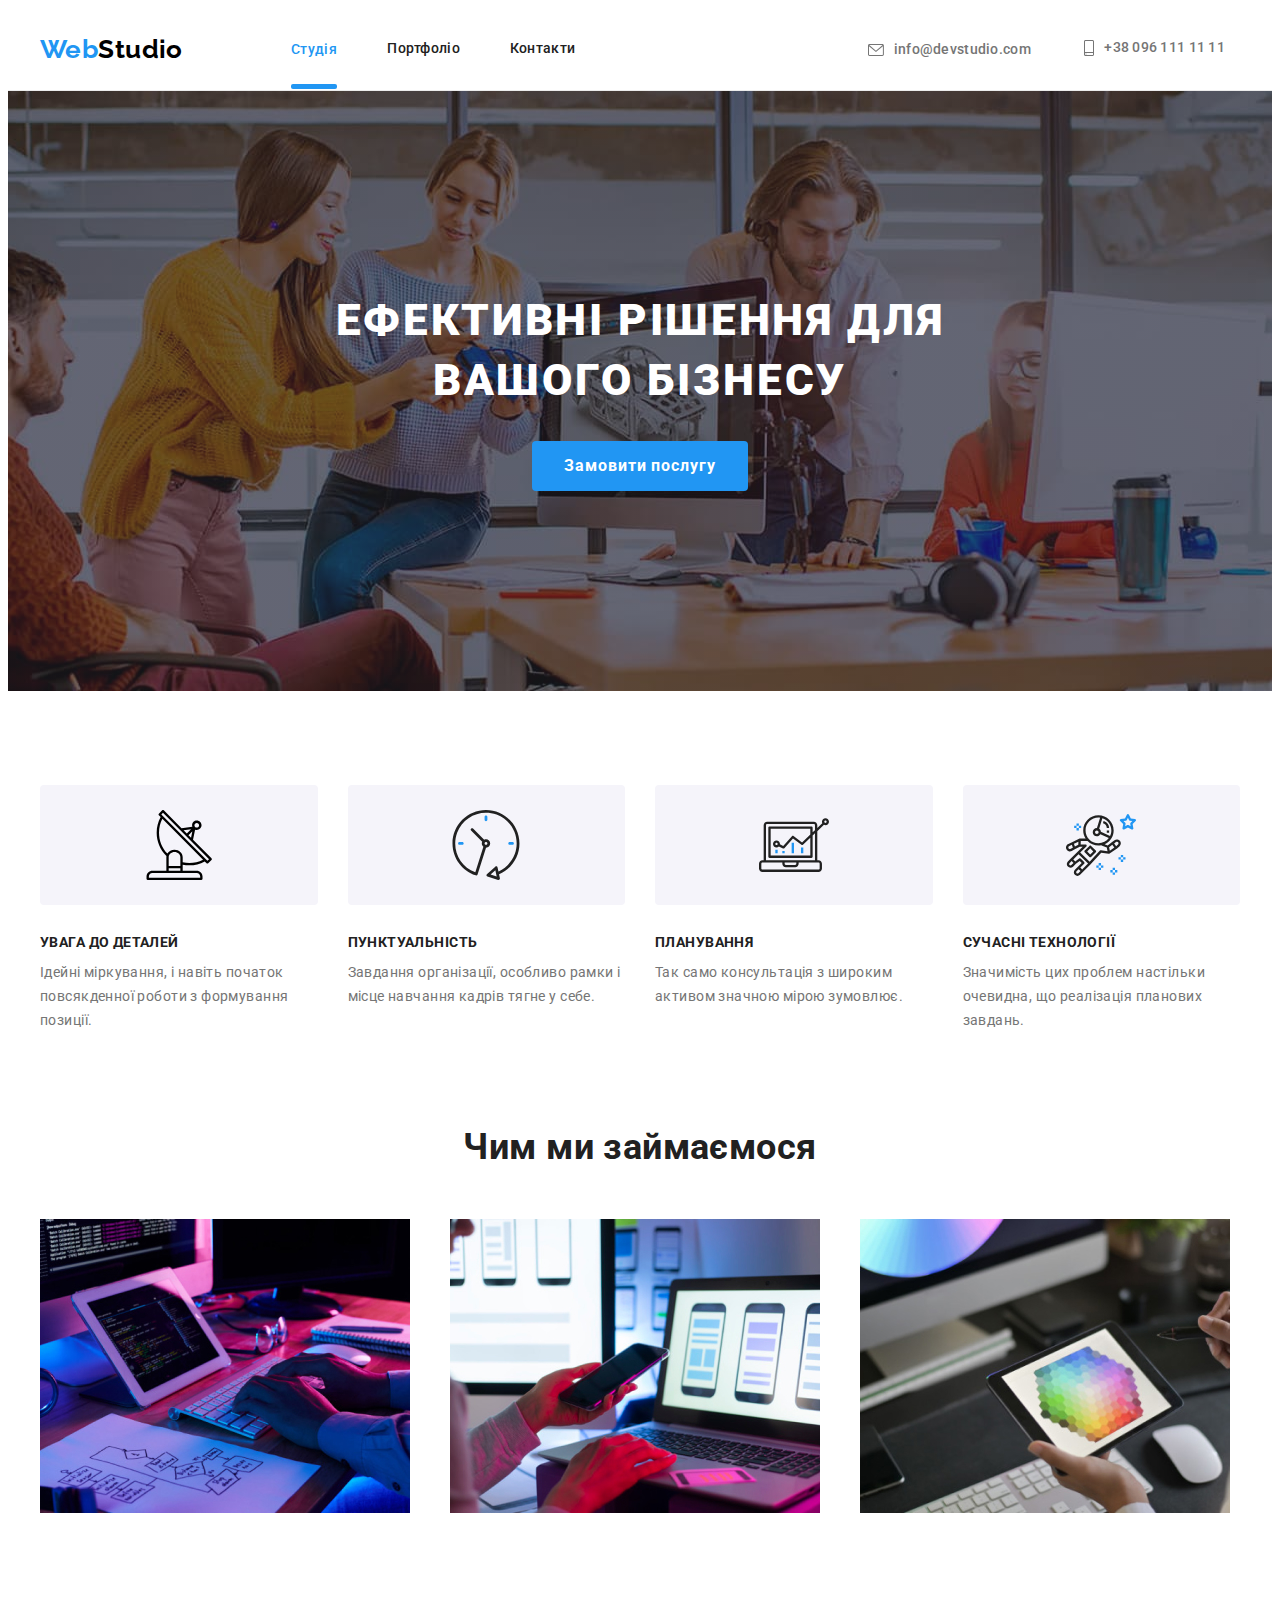
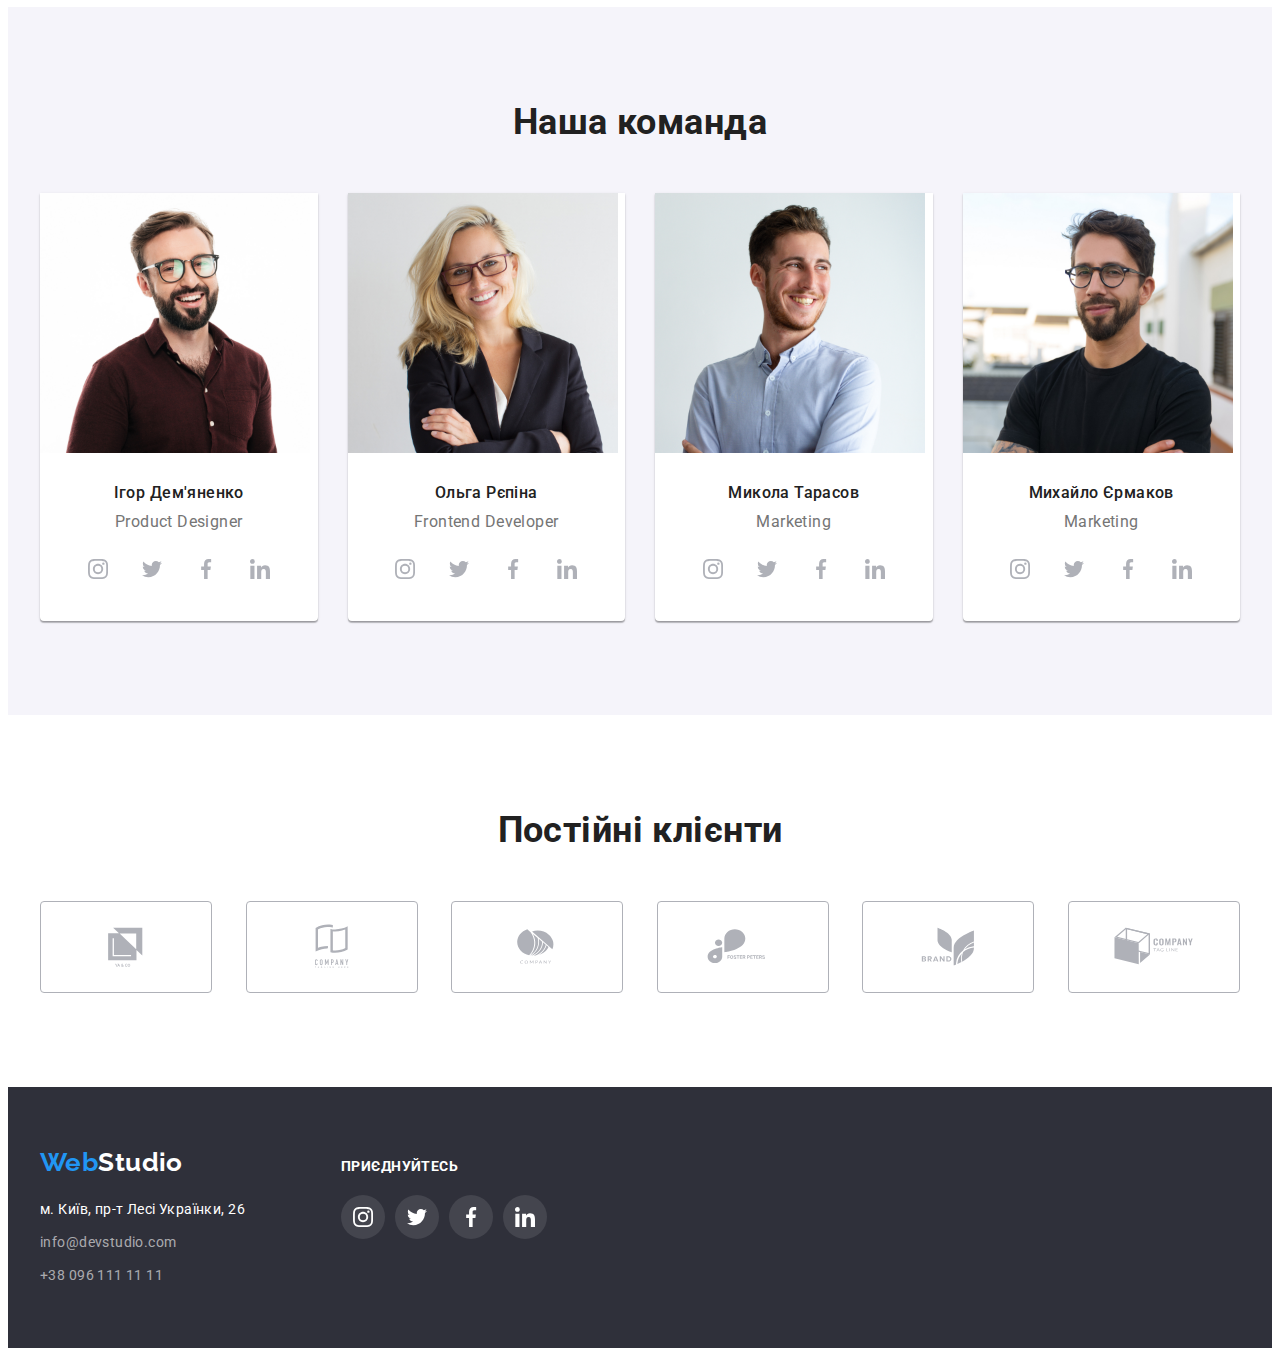
==== commit cdddf40a: "css+portpholio" ====
--- a/index.html
+++ b/index.html
@@ -35,11 +35,11 @@
                 </nav>
                 <ul class="auth-nav">
                     <li class="item">
-                        <a class="link" href="mailto:info@devstudio.com"><svg class="icon" height="12" width="16">
+                        <a class="link" href="mailto:info@devstudio.com"><svg class="icon-n" height="12" width="16">
                                 <use href="./images/icons.svg#icon-envelope"></use>
                             </svg>info@devstudio.com</a>
                     </li>
-                    <li class="item"><a class="link" href="tel:+380961111111"><svg class="icon" height="16" width="10">
+                    <li class="item"><a class="link" href="tel:+380961111111"><svg class="icon-n" height="16" width="10">
                                 <use href="./images/icons.svg#icon-smartphone"></use>
                             </svg>+38 096 111 11 11</a></li>
                 </ul>
@@ -49,7 +49,63 @@
 
         <section class="slogan">
             <h1 class="slogan-title">Ефективні рішення для <br />вашого бізнесу</h1>
-            <button type="button" class="button-primary">Замовити послугу</button>
+            <button type="button" class="button-primary" data-modal-open>Замовити послугу</button>
+            <div class="backdrop is-hidden" data-modal>
+                <div class="modal">
+                    <button class="modal__button-close" data-modal-close>
+                        <svg class="svg-close">
+                            <use href="./images/sprite.svg#svg-close"></use>
+                        </svg>
+                    </button>
+                    <form class="js-speaker-form form">
+                        <h2 class="modal__topic">
+                            Залиште свої дані, ми вам передзвонимо
+                        </h2>
+                        <label class="form-field">
+                            <input type="text" name="name" class="form-input" placeholder=" " />
+            
+                            <span class="form-label">Ім'я</span>
+                            <svg class="svg-modal">
+                                <use href="./images/sprite.svg#modal-person"></use>
+                            </svg>
+                        </label>
+            
+                        <label class="form-field">
+                            <input type="tel" name="tel" class="form-input" placeholder=" " />
+            
+                            <span class="form-label">Телефон</span>
+                            <svg class="svg-modal">
+                                <use href="./images/sprite.svg#modal-phone"></use>
+                            </svg>
+                        </label>
+            
+                        <label class="form-field">
+                            <input type="email" name="mail" class="form-input" placeholder=" " />
+            
+                            <span class="form-label">Пошта</span>
+                            <svg class="svg-modal">
+                                <use href="./images/sprite.svg#modal-email"></use>
+                            </svg>
+                        </label>
+            
+                        <label class="form-field">
+                            <textarea class="form-input form-input--comment" name="comment" placeholder=" "></textarea>
+                            <span class="form-label--comment">Коментар</span>
+                        </label>
+            
+                        <label class="form-field-checkbox">
+                            <input class="checkbox" type="checkbox" name="topic" value="check" />
+                            <span class="icon"></span>
+                            <p class="checkbox-text">
+                                Погоджуюся з розсилкою та приймаю
+                                <a href="" class="checkbox-link">Умови договору</a>
+                            </p>
+                        </label>
+            
+                        <button class="modal__button-send">Відправити</button>
+                    </form>
+                </div>
+            </div>
         </section>
 
         <section class="features section">
@@ -58,9 +114,9 @@
                 <ul class="features-list">
                     <li class="item">
                         <div class="thumb">
-                            <svg class="icon" height="70" width="70">
-                                <use href="./images/icons.svg#icon-antenna"></use>
-                            </svg>
+                        <svg class="icon-p"  height="70" width="70">
+                            <use href="./images/sprite.svg#icon-sputnik"></use>
+                        </svg>
                         </div>
                         <h3 class="section-item-one">УВАГА ДО ДЕТАЛЕЙ</h3>
                         <p class="section-text">Ідейні міркування, і навіть початок повсякденної роботи з формування
@@ -69,7 +125,7 @@
 
                     <li class="item">
                         <div class="thumb">
-                            <svg class="icon" height="70" width="70">
+                            <svg class="icon-p" height="70" width="70">
                                 <use href="./images/icons.svg#icon-clock"></use>
                             </svg>
                         </div>
@@ -80,7 +136,7 @@
                     </li>
                     <li class="item">
                         <div class="thumb">
-                            <svg class="icon" height="70" width="70">
+                            <svg class="icon-p" height="70" width="70">
                                 <use href="./images/icons.svg#icon-diagram"></use>
                             </svg>
                         </div>
@@ -89,7 +145,7 @@
                     </li>
                     <li class="item">
                         <div class="thumb">
-                            <svg class="icon" height="70" width="70">
+                            <svg class="icon-p" height="70" width="70">
                                 <use href="./images/icons.svg#icon-astronaut"></use>
                             </svg>
                         </div>
@@ -374,6 +430,7 @@
             </div>
         </div>
     </footer>
+    <script src="./js/modal.js"></script>
 </body>
 
 </html>--- a/css/styles.css
+++ b/css/styles.css
@@ -16,6 +16,14 @@
     --bg-color-button-accent-secondary: #188ce8;
     --thumb-color: #afb1b8;
     --thumb-color-hover: #2196f3;
+    --border-input: rgba(255, 255, 255, 0.3);
+        --cubic: cubic-bezier(0.42, 0, 0.58, 1);
+        --portfolio-cart-before: rgba(33, 150, 243, 0.9);
+        --modal-input: rgba(33, 33, 33, 0.2);
+        --foot-line: rgba(255, 255, 255, 0.1);
+        --line: rgba(0, 0, 0, 0.5);
+        --text-grey-opac: rgba(255, 255, 255, 0.6);
+            --text-copyright: rgba(255, 255, 255, 0.4);
 }
 
 h1,
@@ -58,6 +66,16 @@
 .image-block {
     display: block;
 }
+.visually-hidden {
+    position: absolute;
+    width: 1px;
+    height: 1px;
+    margin: -1px;
+    padding: 0;
+    overflow: hidden;
+    border: 0;
+    clip: rect(0 0 0 0);
+}
 
 .text-center {
     text-align: center;
@@ -104,24 +122,60 @@
     line-height: 1.14;
     letter-spacing: 0.02em;
     text-decoration: none;
-    display: inline-block;
+    display: block;
     padding-top: 32px;
     padding-bottom: 32px;
-
+    transition-duration: 250ms;
+    transition-timing-function: cubic-bezier(0.42, 0, 0.58, 1);
+    position: relative;
 }
 
 .site-nav .link:hover,
 .site-nav .link:focus {
     color: var(--accent-color);
+    text-decoration: none;
 }
 
 .site-nav .link-current {
     color: var(--accent-color);
     text-decoration: none;
     font-weight: 500;
-    display: inline-block;
+    display: block;
     padding-top: 32px;
     padding-bottom: 32px;
+    transition-duration: 250ms;
+    transition-timing-function: cubic-bezier(0.42, 0, 0.58, 1);
+    position: relative;
+}
+.site-nav .link-current:hover,
+.site-nav .link-current:focus {
+    color: var(--accent-color);
+    text-decoration: none;
+}
+
+.site-nav .link::after,
+.site-nav .link-current::after{
+    content: "";
+        display: block;
+        width: 100%;
+        height: 5px;
+        border-radius: 2px;
+        background-color: var(--accent-color);
+        position: absolute;
+        left: 0px;
+        bottom: 0px;
+        opacity: 0;
+        transition-property: opacity;
+        transition-duration: 250ms;
+        transition-timing-function: cubic-bezier(0.42, 0, 0.58, 1);
+}
+
+
+.site-nav .link::after{
+    opacity: 0;
+}
+.site-nav .link-current::after {
+    opacity: 1;
 }
 
 .auth-nav .item {
@@ -156,10 +210,10 @@
 
 }
 
-.auth-nav .icon {
+.auth-nav .icon-n {
     --color4: currentColor;
     margin-right: 10px;
-
+    
 }
 
 .icon {
@@ -184,6 +238,234 @@
     font-family: Raleway, sans-serif;
     padding-top: 24px;
     padding-bottom: 24px;
+}
+
+.backdrop {
+    position: fixed;
+    top: 0;
+    left: 0;
+    width: 100%;
+    height: 100%;
+    background-color: rgba(0, 0, 0, 0.5);
+
+    opacity: 1;
+
+    transition: opacity 250ms cubic-bezier(0.4, 0, 0.2, 1);
+}
+
+.backdrop.is-hidden {
+    opacity: 0;
+    pointer-events: none;
+}
+
+.backdrop.is-hidden .modal {
+    transform: translate(-50%, -50%) scale(1.1);
+}
+
+.modal {
+    position: absolute;
+    top: 50%;
+    left: 50%;
+
+    min-height: 581px;
+    min-width: 528px;
+
+    background-color: var(--primary-bt-color);
+    color: var(--title-text-color);
+    transform: translate(-50%, -50%) scale(1);
+
+    transition: transform 250ms cubic-bezier(0.4, 0, 0.2, 1);
+}
+
+.modal__topic {
+    margin: 0px;
+    padding-bottom: 30px;
+
+    font-weight: bold;
+    font-size: 20px;
+    line-height: 1.15;
+    text-align: center;
+    letter-spacing: 0.03em;
+}
+
+.modal__button-close {
+    position: absolute;
+    top: 0;
+    right: 0;
+    width: 30px;
+    height: 30px;
+    border-radius: 50%;
+    border: none;
+    background-color: var(--primary-bt-color);
+    box-shadow: 0px 2px 1px rgba(0, 0, 0, 0.2), 0px 1px 1px rgba(0, 0, 0, 0.14),
+        0px 1px 3px rgba(0, 0, 0, 0.12);
+
+    transform: translate(30%, -30%);
+
+    transition: transform 250ms cubic-bezier(0.4, 0, 0.2, 1);
+}
+
+.svg-close {
+    width: 11px;
+    height: 11px;
+}
+
+.form {
+    padding: 40px;
+
+    width: 528px;
+}
+
+.form-field {
+    position: relative;
+    display: block;
+    color: var(--primary-text-color);
+    margin-bottom: 28px;
+    font-size: 14px;
+    line-height: 1.14;
+    letter-spacing: 0.01em;
+}
+
+.form-input {
+    min-width: 448px;
+    margin: 0px;
+    padding: 14px 42px;
+    font: inherit;
+    border-radius: 4px;
+    border: 1px solid var(--modal-input);
+    outline: none;
+}
+
+.form-input--comment {
+    width: 100%;
+    height: 120px;
+    resize: none;
+}
+
+.form-input:focus-within {
+    border: 1px solid var(--accent-color);
+}
+
+.svg-modal {
+    position: absolute;
+    width: 18px;
+    height: 18px;
+    top: 50%;
+    left: 16px;
+    transform: translateY(-50%);
+
+    transition: transform 250ms cubic-bezier(0.4, 0, 0.2, 1);
+
+    display: inline-block;
+    width: 18px;
+    height: 18px;
+}
+
+.form-label {
+    position: absolute;
+    top: 50%;
+    left: 42px;
+    transform: translateY(-50%);
+
+    transition: transform 250ms cubic-bezier(0.4, 0, 0.2, 1);
+}
+
+.form-label--comment {
+    position: absolute;
+    top: 12px;
+    left: 16px;
+    transform: translateY(0);
+
+    transition: transform 250ms cubic-bezier(0.4, 0, 0.2, 1);
+}
+
+.form-field:focus-within>.form-label--comment {
+    transform: translateY(-35px);
+    color: var(--accent-color);
+}
+
+.form-input:not(:placeholder-shown)+.form-label--comment {
+    transform: translateY(-35px);
+}
+
+.form-field:focus-within>.svg-modal {
+    fill: var(--accent-color);
+}
+
+.form-field:focus-within>.form-label {
+    transform: translate(-26px, -45px);
+    color: var(--accent-color);
+}
+
+.form-input:not(:placeholder-shown)+.form-label {
+    transform: translate(-26px, -45px);
+}
+
+.form-field-checkbox {
+    display: inline-flex;
+    align-items: center;
+    margin-bottom: 30px;
+}
+
+.checkbox {
+    position: absolute;
+    width: 1px;
+    height: 1px;
+    margin: -1px;
+    padding: 0;
+    overflow: hidden;
+    border: 0;
+    clip: rect(0 0 0 0);
+}
+
+.icon {
+    display: inline-block;
+    width: 15px;
+    height: 15px;
+    margin-right: 8px;
+    border: 2px solid var(--title-text-color);
+    border-radius: 4px;
+    box-shadow: 0px 2px 1px rgba(0, 0, 0, 0.2), 0px 1px 1px rgba(0, 0, 0, 0.14),
+        0px 1px 3px rgba(0, 0, 0, 0.12);
+}
+
+.checkbox:checked+.icon {
+    border-color: var(--accent-color);
+    background-color: var(--accent-color);
+    background-image: url(../images/icon-check.svg);
+    background-size: contain;
+}
+
+.checkbox-text {
+    font-size: 14px;
+    line-height: 1.71;
+    margin: 0px;
+    padding: 0px;
+    letter-spacing: 0.03em;
+    color: var(--primary-text-color);
+}
+
+.checkbox-link {
+    text-decoration: underline;
+    color: var(--accent-color);
+}
+
+.modal__button-send {
+    display: inline-block;
+    border-radius: 4px;
+    padding: 10px 32px;
+    min-width: 200px;
+    border: 1px solid transparent;
+    color: var(--primary-bt-color);
+    background-color: var(--accent-color);
+    font-family: inherit;
+    font-weight: bold;
+    font-size: 16px;
+    line-height: 1.87;
+    text-decoration: none;
+    text-align: center;
+    transition: transform 250ms cubic-bezier(0.4, 0, 0.2, 1);
+    box-shadow: 0px 4px 4px rgba(0, 0, 0, 0.15);
 }
 
 .features-heading,
@@ -224,57 +506,7 @@
     margin-left: var(--list-items-gap);
 }
 
-.portfolio-cards {
-    display: flex;
-    flex-wrap: wrap;
-    gap: 30px;
-}
-
-.portfolio-cards .item {
-    flex-basis: calc(100% / 3 - var(--list-items-gap));
-    
-}
-
-.portfolio-filter {
-    margin-bottom: 50px;
-}
-
-.portfolio-cards .description {
-    padding-top: 20px;
-    padding-bottom: 20px;
-    padding-left: 24px;
-    padding-right: 24px;
-
-    border: 1px solid var(--portfolio-cards-border-color);
-    border-top: none;
-}
-
-.portfolio-cards .link {
-    display: block;
-    color: var(--primary-text-color);
-    text-decoration: none;
-}
-
-.portfolio-cards .link:hover,
-.portfolio-cards .link:hover{
-box-shadow: 0px 1px 1px rgba(0, 0, 0, 0.12), 0px 4px 4px rgba(0, 0, 0, 0.06), 1px 4px 6px rgba(0, 0, 0, 0.16);
-}
-
-
-.portfolio-cards .text {
-    color: var(---primary-text-color);
-    margin-top: 4px;
-    font-size: 16px;
-    line-height: 1.88;
-}
-
-.portfolio-cards .heading-car {
-    font-weight: 700;
-    font-size: 18px;
-    line-height: 2;
-    letter-spacing: 0.06em;
-    color: var(--title-text-color);
-}
+
 
 .section-items {
     color: var(--title-text-color);
@@ -354,6 +586,14 @@
     padding: 10px 32px;
     border: 0 solid transparent;
     border-radius: 4px;
+    transition-duration: 250ms;
+    transition-timing-function: cubic-bezier(0.42, 0, 0.58, 1);
+}
+.button-primary:hover,
+.button-primary:focus {
+background-color: var(--primary-bt-color);
+    color: var(--accent-color);
+    border: 1px solid var(--accent-color)
 }
 
 .button-work {
@@ -634,4 +874,114 @@
 
     fill: currentColor;
     height: 50px;
+}
+
+
+
+
+
+
+.portfolio-cards {
+    display: flex;
+    flex-wrap: wrap;
+    gap: 30px;
+    justify-content: center;
+    padding-bottom: 94px;
+}
+
+.portfolio-cards .item {
+    transition: box-shadow 250ms var(--cubic);
+    flex-basis: calc(100% / 3 - var(--list-items-gap));
+   
+}
+
+.portfolio-cards .item:hover {
+    box-shadow: 1px 4px 6px rgba(0, 0, 0, 0.16), 0px 4px 4px rgba(0, 0, 0, 0.06),
+        0px 1px 1px rgba(0, 0, 0, 0.12);
+}
+
+.portfolio-cards .image-block {
+    position: relative;
+    overflow: hidden;
+}
+
+.portfolio-cards__p {
+    position: absolute;
+}
+
+.filter-about {
+    color: var(--primary-bt-color);
+    padding: 63px 24px;
+    font-size: 18px;
+    line-height: 1.56;
+    margin: 0px;
+}
+
+.portfolio-cards .description {
+    padding-top: 20px;
+    padding-bottom: 20px;
+    padding-left: 24px;
+    padding-right: 24px;
+    box-shadow: 0px;
+    border: 1px solid var(--portfolio-cards-border-color);
+    border-top: none;
+}
+
+.portfolio-cards__p {
+    bottom: 0px;
+    left: 0px;
+    width: 100%;
+    height: 100%;
+    background-color: var(--portfolio-cart-before);
+
+    transform: translateY(100%);
+    opacity: 1;
+
+    transition: transform 250ms var(--cubic), opacity 250ms var(--cubic),
+        box-shadow 250ms var(--cubic);
+}
+
+.portfolio-cards.item:hover .portfolio-cards__p {
+    transform: translateY(0);
+    opacity: 1;
+    box-shadow: 1px 4px 6px rgba(0, 0, 0, 0.16), 0px 4px 4px rgba(0, 0, 0, 0.06),
+        0px 1px 1px rgba(0, 0, 0, 0.12);
+}
+
+.portfolio-filter {
+    margin-bottom: 50px;
+}
+
+
+.portfolio-cards .link {
+    display: block;
+    color: var(--primary-text-color);
+    text-decoration: none;
+}
+
+.portfolio-cards .link:hover,
+.portfolio-cards .link:focus {
+    box-shadow: 0px 1px 1px rgba(0, 0, 0, 0.12), 0px 4px 4px rgba(0, 0, 0, 0.06), 1px 4px 6px rgba(0, 0, 0, 0.16);
+}
+
+
+.portfolio-cards .text {
+    color: var(---primary-text-color);
+    margin-top: 4px;
+    font-size: 16px;
+    line-height: 1.88;
+}
+
+.portfolio-cards .heading-car {
+    font-weight: 700;
+    font-size: 18px;
+    line-height: 2;
+    letter-spacing: 0.06em;
+    color: var(--title-text-color);
+}
+.button-div input {
+    margin: 0;
+    padding: 18px 12px;
+    border-radius: 4px;
+    box-shadow: 0px 4px 4px rgba(0, 0, 0, 0.15);
 }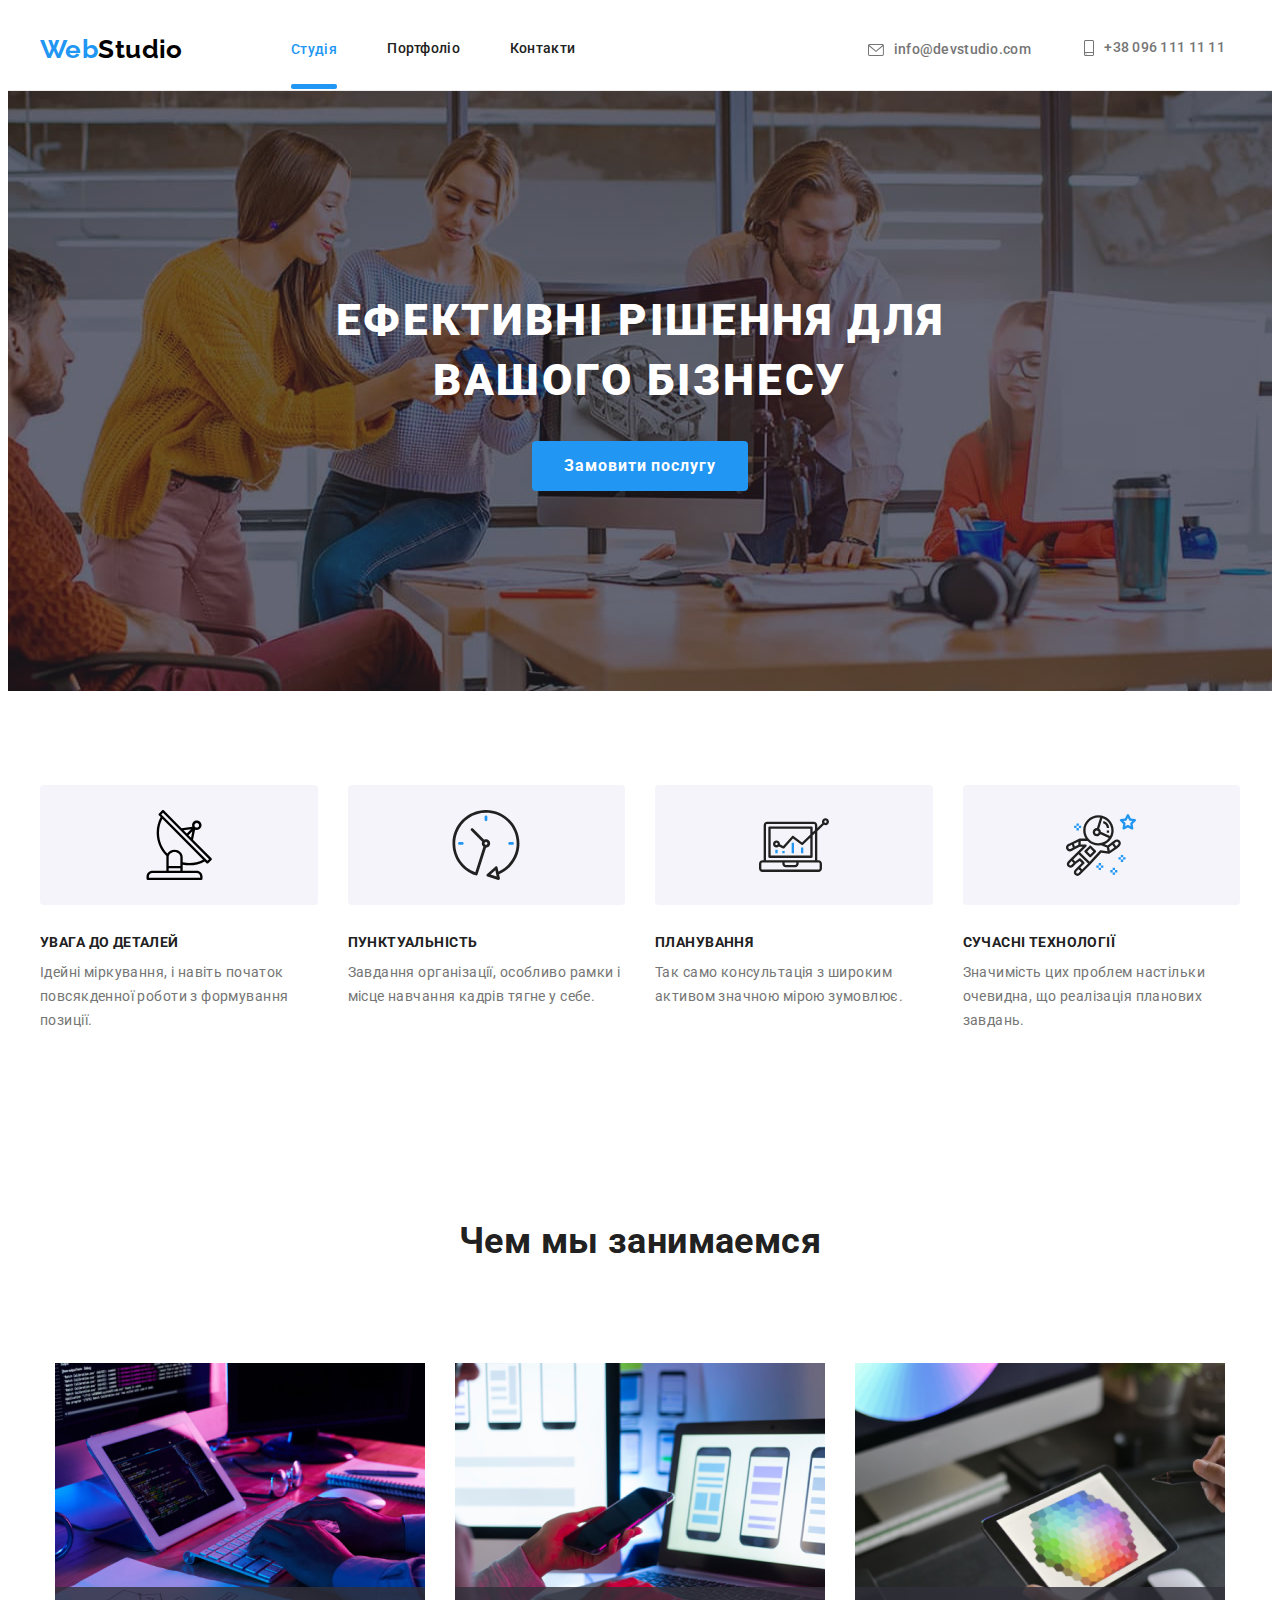
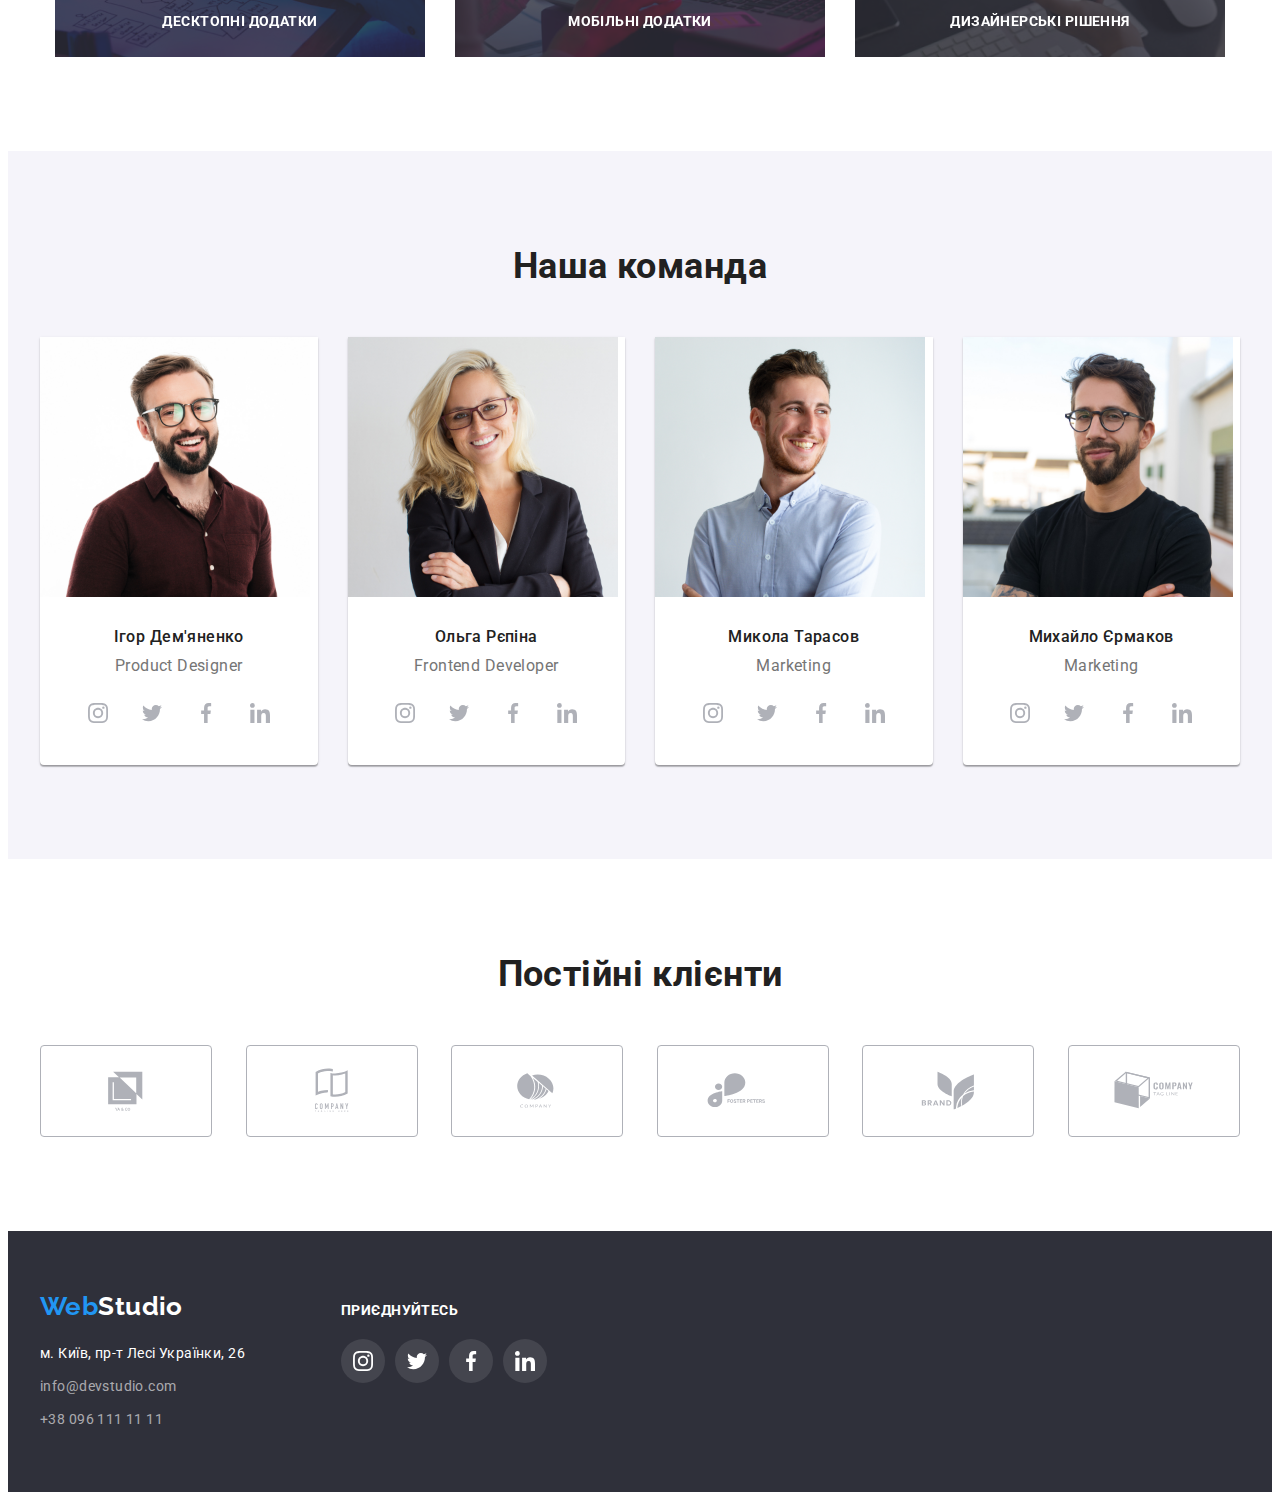
==== commit c1d10df2: "-9-07" ====
--- a/index.html
+++ b/index.html
@@ -87,7 +87,6 @@
                                 <use href="./images/sprite.svg#modal-email"></use>
                             </svg>
                         </label>
-            
                         <label class="form-field">
                             <textarea class="form-input form-input--comment" name="comment" placeholder=" "></textarea>
                             <span class="form-label--comment">Коментар</span>
@@ -157,16 +156,25 @@
                 </ul>
             </div>
         </section>
-        <section class="competence section">
-            <div class="container">
-                <h2 class="section-title">Чим ми займаємося</h2>
-                <ul class="competence-list text-center">
-                    <li class="item"><img class="image-block" src="./images/img1.jpg" alt="Компютер" width="370"></li>
-                    <li class="item"><img class="image-block" src="./images/img2.jpg" alt="Телефон" width="370"></li>
-                    <li class="item"><img class="image-block" src="./images/img3.jpg" alt="Планшет" width="370"></li>
-                </ul>
-            </div>
+          <div class="container">
+        <section class="what-we-do">
+            <h2 class="what-we-do__title">Чем мы занимаемся</h2>
+            <ul class="about-us list">
+                <li class="about-us__item">
+                    <img src="./images/img1.jpg" alt="Десктопні додатки" width="370" />
+                    <h3 class="about-us__label">Десктопні додатки</h3>
+                </li>
+                <li class="about-us__item">
+                    <img src="./images/img2.jpg" alt="Мобільні додатки" width="370" />
+                    <h3 class="about-us__label">Мобільні додатки</h3>
+                </li>
+                <li class="about-us__item">
+                    <img src="./images/img3.jpg" alt="Дизайнерські рішення" width="370" />
+                    <h3 class="about-us__label">Дизайнерські рішення</h3>
+                </li>
+            </ul>
         </section>
+    </div>
         <section class="team section">
             <div class="container">
                 <h2 class="section-title text-center ">Наша команда</h2>
--- a/css/styles.css
+++ b/css/styles.css
@@ -17,13 +17,14 @@
     --thumb-color: #afb1b8;
     --thumb-color-hover: #2196f3;
     --border-input: rgba(255, 255, 255, 0.3);
-        --cubic: cubic-bezier(0.42, 0, 0.58, 1);
-        --portfolio-cart-before: rgba(33, 150, 243, 0.9);
-        --modal-input: rgba(33, 33, 33, 0.2);
-        --foot-line: rgba(255, 255, 255, 0.1);
-        --line: rgba(0, 0, 0, 0.5);
-        --text-grey-opac: rgba(255, 255, 255, 0.6);
-            --text-copyright: rgba(255, 255, 255, 0.4);
+    --cubic: cubic-bezier(0.42, 0, 0.58, 1);
+    --portfolio-cart-before: rgba(33, 150, 243, 0.9);
+    --modal-input: rgba(33, 33, 33, 0.2);
+    --foot-line: rgba(255, 255, 255, 0.1);
+    --line: rgba(0, 0, 0, 0.5);
+    --text-grey-opac: rgba(255, 255, 255, 0.6);
+    --text-copyright: rgba(255, 255, 255, 0.4);
+    --border-card: #eeeeee;
 }
 
 h1,
@@ -37,11 +38,9 @@
     margin: 0;
     padding: 0;
 }
-
 ul {
     list-style: none;
 }
-
 body {
     background: var(--primary-bt-color);
     color: var(--primary-text-color);
@@ -49,7 +48,11 @@
     font-family: Roboto, sans-serif;
     letter-spacing: 0.03em;
 }
-
+img {
+    display: block;
+    max-width: 100%;
+    height: auto;
+}
 .container {
     margin-left: auto;
     margin-right: auto;
@@ -57,12 +60,10 @@
     padding-right: 15px;
     width: 1200px;
 }
-
 .section {
     padding-top: 94px;
     padding-bottom: 94px;
 }
-
 .image-block {
     display: block;
 }
@@ -76,18 +77,18 @@
     border: 0;
     clip: rect(0 0 0 0);
 }
+.link {
+    text-decoration: none;
+}
 
 .text-center {
     text-align: center;
-
-}
-
+}
 .heading {
     font-size: 36px;
     line-height: 1.17;
     text-align: center;
 }
-
 button {
     font-family: inherit;
     cursor: pointer;
@@ -101,14 +102,11 @@
     display: flex;
     align-items: center;
 }
-
 .site-nav {
     margin-left: 93px;
 }
-
 .site-nav .list {
     display: flex;
-
 }
 
 .site-nav .item:not(:first-child),
@@ -169,15 +167,12 @@
         transition-duration: 250ms;
         transition-timing-function: cubic-bezier(0.42, 0, 0.58, 1);
 }
-
-
 .site-nav .link::after{
     opacity: 0;
 }
 .site-nav .link-current::after {
     opacity: 1;
 }
-
 .auth-nav .item {
 
     font-weight: 500;
@@ -185,7 +180,6 @@
     letter-spacing: 0.02em;
     text-decoration: none;
     display: inline-block;
-
 }
 
 .auth-nav .link:hover,
@@ -207,21 +201,17 @@
     display: inline-block;
     margin-left: auto;
     align-items: center;
-
 }
 
 .auth-nav .icon-n {
     --color4: currentColor;
-    margin-right: 10px;
-    
-}
-
+    margin-right: 10px;    
+}
 .icon {
     display: inline-block;
     align-items: center;
     justify-content: center;
 }
-
 .logo {
     font-family: Raleway, sans-serif;
     font-weight: 700;
@@ -232,12 +222,79 @@
     padding-bottom: 24px;
     color: var(--title-text-color-one);
 }
-
 .logo__accent {
     color: var(--accent-color);
     font-family: Raleway, sans-serif;
     padding-top: 24px;
     padding-bottom: 24px;
+}
+.slogan {
+    max-width: 1600px;
+    margin: 0 auto;
+    background-color: var(--primary-brg-color);
+    padding-top: 200px;
+    padding-bottom: 200px;
+    text-align: center;
+    background-image: linear-gradient(rgba(47, 48, 58, 0.4), rgba(47, 48, 58, 0.4)),
+        url(../images/hero.jpg);
+    background-repeat: no-repeat;
+    background-position: center;
+    background-size: 1600px;
+}
+
+.slogan-title {
+    color: var(--primary-bt-color);
+    font-weight: 900;
+    font-size: 44px;
+    line-height: 1.36;
+    text-transform: uppercase;
+    letter-spacing: 0.06em;
+    text-align: center;
+}
+
+.button {
+    color: var(--primary-bt-color);
+    background-color: var(--accent-color);
+    text-decoration: none;
+    font-family: inherit;
+    text-align: center;
+}
+
+.button-primary {
+    color: var(--primary-bt-color);
+    background-color: var(--accent-color);
+    font-weight: 700;
+    font-size: 16px;
+    line-height: 1.88;
+    letter-spacing: 0.06em;
+    text-align: center;
+    margin-top: 30px;
+    padding: 10px 32px;
+    border: 0 solid transparent;
+    border-radius: 4px;
+    transition-duration: 250ms;
+    transition-timing-function: cubic-bezier(0.42, 0, 0.58, 1);
+}
+
+.button-primary:hover,
+.button-primary:focus {
+    background-color: var(--primary-bt-color);
+    color: var(--accent-color);
+    border: 1px solid var(--accent-color)
+}
+
+.button-secondary {
+    color: var(--primary-bt-color);
+    background-color: var(--accent-color);
+    font-weight: 500;
+    font-size: 16px;
+    line-height: 1.62;
+    text-align: center;
+    font-style: normal;
+    border: 0 solid transparent;
+    border-radius: 4px;
+    min-width: 73px;
+    padding: 6px 22px;
 }
 
 .backdrop {
@@ -481,20 +538,17 @@
     clip-path: inset(50%);
     margin: -1px;
 }
-
 .features-list {
     display: flex;
     margin-left: calc(-1 * var(--list-items-gap));
 }
 
 .features-list .thumb {
-height: 120px;
-
+    height: 120px;
     border-radius: 4px;
     background-color: var(--bg-color-gray);
     margin-bottom: 30px;
 }
-
 .thumb {
     display: flex;
     align-items: center;
@@ -505,6 +559,90 @@
     flex-basis: calc(100% / 4 - var(--list-items-gap));
     margin-left: var(--list-items-gap);
 }
+
+.what-we-do {
+    padding-bottom: 94px;
+}
+
+.what-we-do__title {
+    color: var(--title-text-color);
+    font-weight: bold;
+    font-size: 36px;
+    line-height: 1.17;
+    text-align: center;
+    padding-top: 94px;
+    margin-bottom: 0px;
+    margin-top: 0px;
+    padding-bottom: 50px;
+}
+
+.about-us {
+    display: flex;
+    justify-content: center;
+    padding-top: 50px;
+}
+
+.about-us__item {
+    margin-left: 30px;
+
+    position: relative;
+}
+
+.about-us__item:first-child {
+    margin-left: 0px;
+}
+
+.about-us__label {
+    display: inline-flex;
+    justify-content: center;
+    align-items: center;
+    width: 100%;
+    height: 70px;
+    color: var(--primary-bt-color);
+    font-weight: bold;
+    font-size: 14px;
+    line-height: 1.14;
+    text-align: center;
+    text-transform: uppercase;
+    margin: 0px;
+    background-color: rgba(47, 48, 58, 0.8);
+    position: absolute;
+    bottom: 0px;
+    right: 50%;
+    transform: translate(50%);
+}
+
+
+
+
+
+
+
+
+
+
+
+
+
+
+
+
+
+
+
+
+
+
+
+
+
+
+
+
+
+
+
+
 
 
 
@@ -596,9 +734,9 @@
     border: 1px solid var(--accent-color)
 }
 
-.button-work {
-    color: var(--title-text-color);
-    background-color: var(--accent-color-one);
+.button-secondary {
+    color: var(--primary-bt-color);
+    background-color: var(--accent-color);
     font-weight: 500;
     font-size: 16px;
     line-height: 1.62;
@@ -610,28 +748,6 @@
     padding: 6px 22px;
 }
 
-.button-work:hover,
-.button-work:focus {
-    color: var(--primary-bt-color);
-    background-color: var(--accent-color);
-    box-shadow: 0px 3px 1px rgba(0, 0, 0, 0.1), 0px 1px 2px rgba(0, 0, 0, 0.08), 0px 2px 2px rgba(0, 0, 0, 0.12);
-    border-radius: 4px;
-}
-
-.button-secondary {
-    color: var(--primary-bt-color);
-    background-color: var(--accent-color);
-    font-weight: 500;
-    font-size: 16px;
-    line-height: 1.62;
-    text-align: center;
-    font-style: normal;
-    border: 0 solid transparent;
-    border-radius: 4px;
-    min-width: 73px;
-    padding: 6px 22px;
-}
-
 .competence {
     padding-top: 0;
 }
@@ -723,8 +839,6 @@
     display: flex;
     justify-content: center;
 }
-
-
 
 .social-links__item:not(:last-child) {
     margin-right: 10px;
@@ -745,87 +859,14 @@
     color: var(--primary-bt-color);
     background-color: var(--accent-color);
 }
-
 .social-links__icon {
     --color1: currentColor;
-
 }
 
 .clients__icon {
     --color1: currentColor;
     display: block;
 }
-
-.site-footer {
-    padding-top: 60px;
-    padding-bottom: 60px;
-
-    background-color: var(--primary-brg-color);
-}
-
-.site-footer__container {
-    display: flex;
-    align-items: baseline;
-}
-
-.site-footer__nav-links {
-    width: 231px;
-}
-
-.site-footer__logo {
-    color: var(--primary-bt-color);
-}
-
-.site-footer__social-links {
-
-    margin-left: 70px;
-}
-
-.site-footer__heading {
-    font-weight: 700;
-    line-height: 1.14;
-    text-transform: uppercase;
-
-    color: var(--primary-bt-color);
-}
-
-.site-footer__social-list {
-    margin-top: 20px;
-}
-
-.site-footer__social-link {
-    color: var(--primary-bt-color);
-    background-color: rgba(255, 255, 255, 0.1);
-}
-
-/* Footer contacts */
-
-.footer-contacts {
-    margin-top: 20px;
-}
-
-.footer-contacts__item:not(:first-child) {
-    margin-top: 9px;
-}
-
-.footer-contacts__link {
-    font-style: normal;
-    text-decoration: none;
-    line-height: 1.71;
-    color: var(--primary-phon-color);
-}
-
-.footer-contacts__link:hover,
-.footer-contacts__link:focus {
-    color: var(--accent-color);
-}
-
-.footer-contacts__link--address {
-    color: var(--primary-bt-color);
-}
-
-
-
 
 .customer_title {
     color: var(--title-text-color);
@@ -833,7 +874,7 @@
     font-size: 36px;
     line-height: 1.17;
     text-align: center;
- margin-bottom: 50px;
+    margin-bottom: 50px;
 }
 
 .customer_content {
@@ -843,14 +884,12 @@
 }
 
 .customer__item {
-  
+
     margin-left: 30px;
 }
-
 .customer__item:first-child {
     margin-left: 0;
 }
-
 
 .customer__link {
     display: flex;
@@ -867,46 +906,110 @@
 .customer__link:focus {
     color: var(--accent-color);
     border: 1px solid var(--accent-color);
-    }
-
-
+}
 .clients__icon {
-
     fill: currentColor;
     height: 50px;
 }
 
-
-
-
-
-
-.portfolio-cards {
+.site-footer {
+    padding-top: 60px;
+    padding-bottom: 60px;
+    background-color: var(--primary-brg-color);
+}
+
+.site-footer__container {
+    display: flex;
+    align-items: baseline;
+}
+
+.site-footer__nav-links {
+    width: 231px;
+}
+
+.site-footer__logo {
+    color: var(--primary-bt-color);
+}
+
+.site-footer__social-links {
+    margin-left: 70px;
+}
+
+.site-footer__heading {
+    font-weight: 700;
+    line-height: 1.14;
+    text-transform: uppercase;
+    color: var(--primary-bt-color);
+}
+
+.site-footer__social-list {
+    margin-top: 20px;
+}
+
+.site-footer__social-link {
+    color: var(--primary-bt-color);
+    background-color: rgba(255, 255, 255, 0.1);
+}
+.footer-contacts {
+    margin-top: 20px;
+}
+
+.footer-contacts__item:not(:first-child) {
+    margin-top: 9px;
+}
+.footer-contacts__link {
+    font-style: normal;
+    text-decoration: none;
+    line-height: 1.71;
+    color: var(--primary-phon-color);
+}
+.footer-contacts__link:hover,
+.footer-contacts__link:focus {
+    color: var(--accent-color);
+}
+.footer-contacts__link--address {
+    color: var(--primary-bt-color);
+}
+
+.card-set {
     display: flex;
     flex-wrap: wrap;
-    gap: 30px;
     justify-content: center;
     padding-bottom: 94px;
-}
-
-.portfolio-cards .item {
+    text-decoration: none;
+}
+
+.card-set__item {
+    width: 370px;
+    margin-right: 30px;
+    margin-bottom: 30px;
     transition: box-shadow 250ms var(--cubic);
-    flex-basis: calc(100% / 3 - var(--list-items-gap));
-   
-}
-
-.portfolio-cards .item:hover {
+
+}
+
+.card-set__item:hover {
     box-shadow: 1px 4px 6px rgba(0, 0, 0, 0.16), 0px 4px 4px rgba(0, 0, 0, 0.06),
         0px 1px 1px rgba(0, 0, 0, 0.12);
 }
 
-.portfolio-cards .image-block {
+
+.card-set__img {
     position: relative;
     overflow: hidden;
-}
-
-.portfolio-cards__p {
+    text-decoration: none;
+}
+
+.card-set__item:nth-child(3n) {
+    margin-right: 0px;
+}
+
+.card-set__item:nth-last-child(-n + 3) {
+    margin-bottom: 0px;
+}
+
+.card-set__p {
     position: absolute;
+    text-decoration: none;
 }
 
 .filter-about {
@@ -915,19 +1018,18 @@
     font-size: 18px;
     line-height: 1.56;
     margin: 0px;
-}
-
-.portfolio-cards .description {
-    padding-top: 20px;
-    padding-bottom: 20px;
-    padding-left: 24px;
-    padding-right: 24px;
+
+
+}
+
+.card-set__tabs {
+    padding: 20px 24px;
+    border: 1px solid var(--border-card);
     box-shadow: 0px;
-    border: 1px solid var(--portfolio-cards-border-color);
-    border-top: none;
-}
-
-.portfolio-cards__p {
+    text-decoration: none;
+}
+
+.card-set__p {
     bottom: 0px;
     left: 0px;
     width: 100%;
@@ -941,47 +1043,89 @@
         box-shadow 250ms var(--cubic);
 }
 
-.portfolio-cards.item:hover .portfolio-cards__p {
+.card-set__item:hover .card-set__p {
     transform: translateY(0);
     opacity: 1;
     box-shadow: 1px 4px 6px rgba(0, 0, 0, 0.16), 0px 4px 4px rgba(0, 0, 0, 0.06),
         0px 1px 1px rgba(0, 0, 0, 0.12);
-}
-
-.portfolio-filter {
-    margin-bottom: 50px;
-}
-
-
-.portfolio-cards .link {
-    display: block;
-    color: var(--primary-text-color);
-    text-decoration: none;
-}
-
-.portfolio-cards .link:hover,
-.portfolio-cards .link:focus {
-    box-shadow: 0px 1px 1px rgba(0, 0, 0, 0.12), 0px 4px 4px rgba(0, 0, 0, 0.06), 1px 4px 6px rgba(0, 0, 0, 0.16);
-}
-
-
-.portfolio-cards .text {
-    color: var(---primary-text-color);
-    margin-top: 4px;
-    font-size: 16px;
-    line-height: 1.88;
-}
-
-.portfolio-cards .heading-car {
-    font-weight: 700;
+
+}
+
+.card-set__title {
+    color: var(--title-text-color);
+    font-weight: bold;
     font-size: 18px;
     line-height: 2;
     letter-spacing: 0.06em;
-    color: var(--title-text-color);
-}
+    margin: 0px;
+    
+}
+
+.card-set__text {
+    color: var(--primary-text-color);
+    font-size: 16px;
+    line-height: 1.87;
+    padding-bottom: 20px;
+    margin: 0px;
+  
+}
+
+
 .button-div input {
     margin: 0;
     padding: 18px 12px;
     border-radius: 4px;
     box-shadow: 0px 4px 4px rgba(0, 0, 0, 0.15);
-}+}
+
+.portfolio-filter {
+    margin-bottom: 50px;
+}
+
+img {
+    display: block;
+    max-width: 100%;
+    height: auto;
+}
+
+.option {
+    display: flex;
+    justify-content: center;
+    padding-top: 94px;
+    padding-bottom: 50px;
+}
+
+.option__item {
+    margin-left: 8px;
+}
+
+.option__item:first-child {
+    margin-left: 0px;
+}
+
+.option__button {
+    color: var(--title-text-color);
+    background-color: var(--accent-color-one);
+    font-weight: 500;
+    font-size: 16px;
+    line-height: 1.62;
+    text-align: center;
+    border-radius: 4px;
+    border: none;
+
+    padding: 6px 22px;
+
+    transition-duration: 250ms;
+    transition-timing-function: cubic-bezier(0.42, 0, 0.58, 1);
+}
+
+.option__button:hover,
+.option__button:focus {
+    background-color: var(--accent-color);
+    color: var(--primary-bt-color);
+    box-shadow: 0px 2px 2px rgba(0, 0, 0, 0.12), 0px 1px 2px rgba(0, 0, 0, 0.08),
+        0px 3px 1px rgba(0, 0, 0, 0.1);
+}
+.link {
+    text-decoration: none;
+}
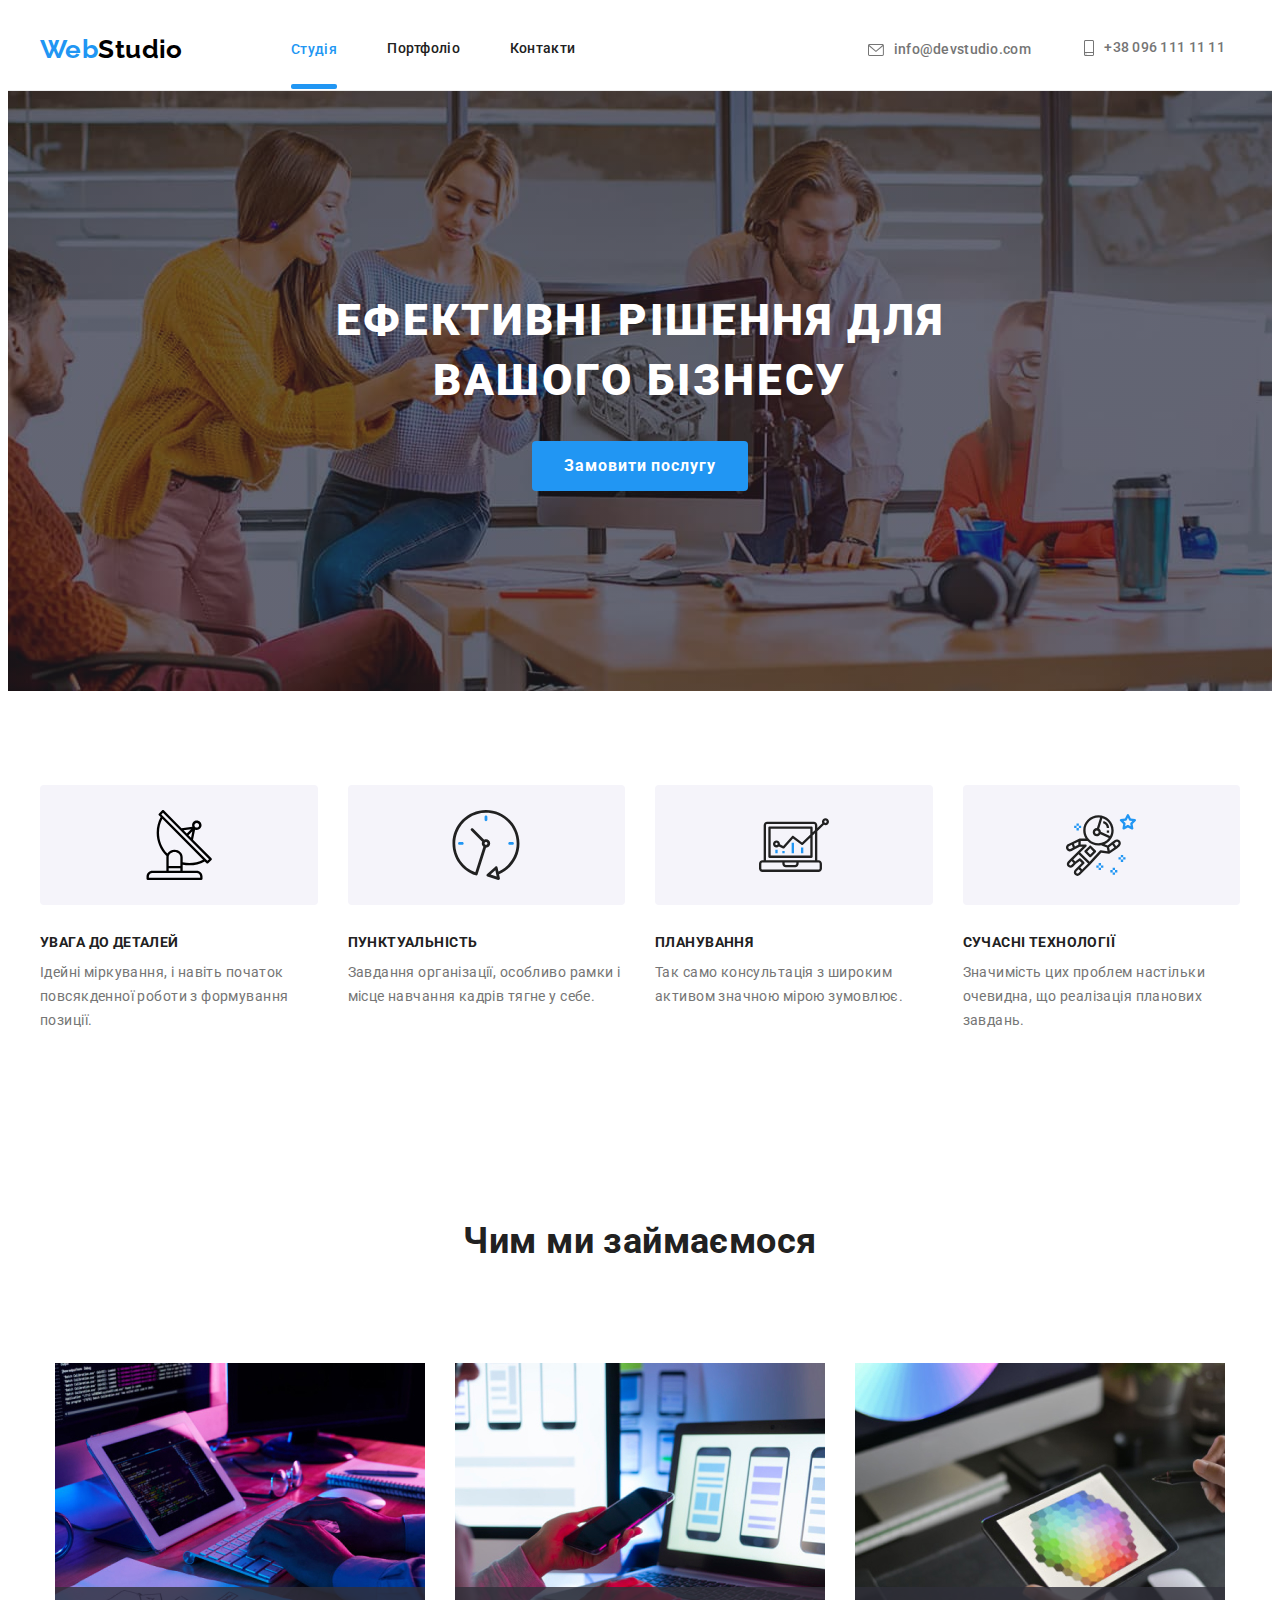
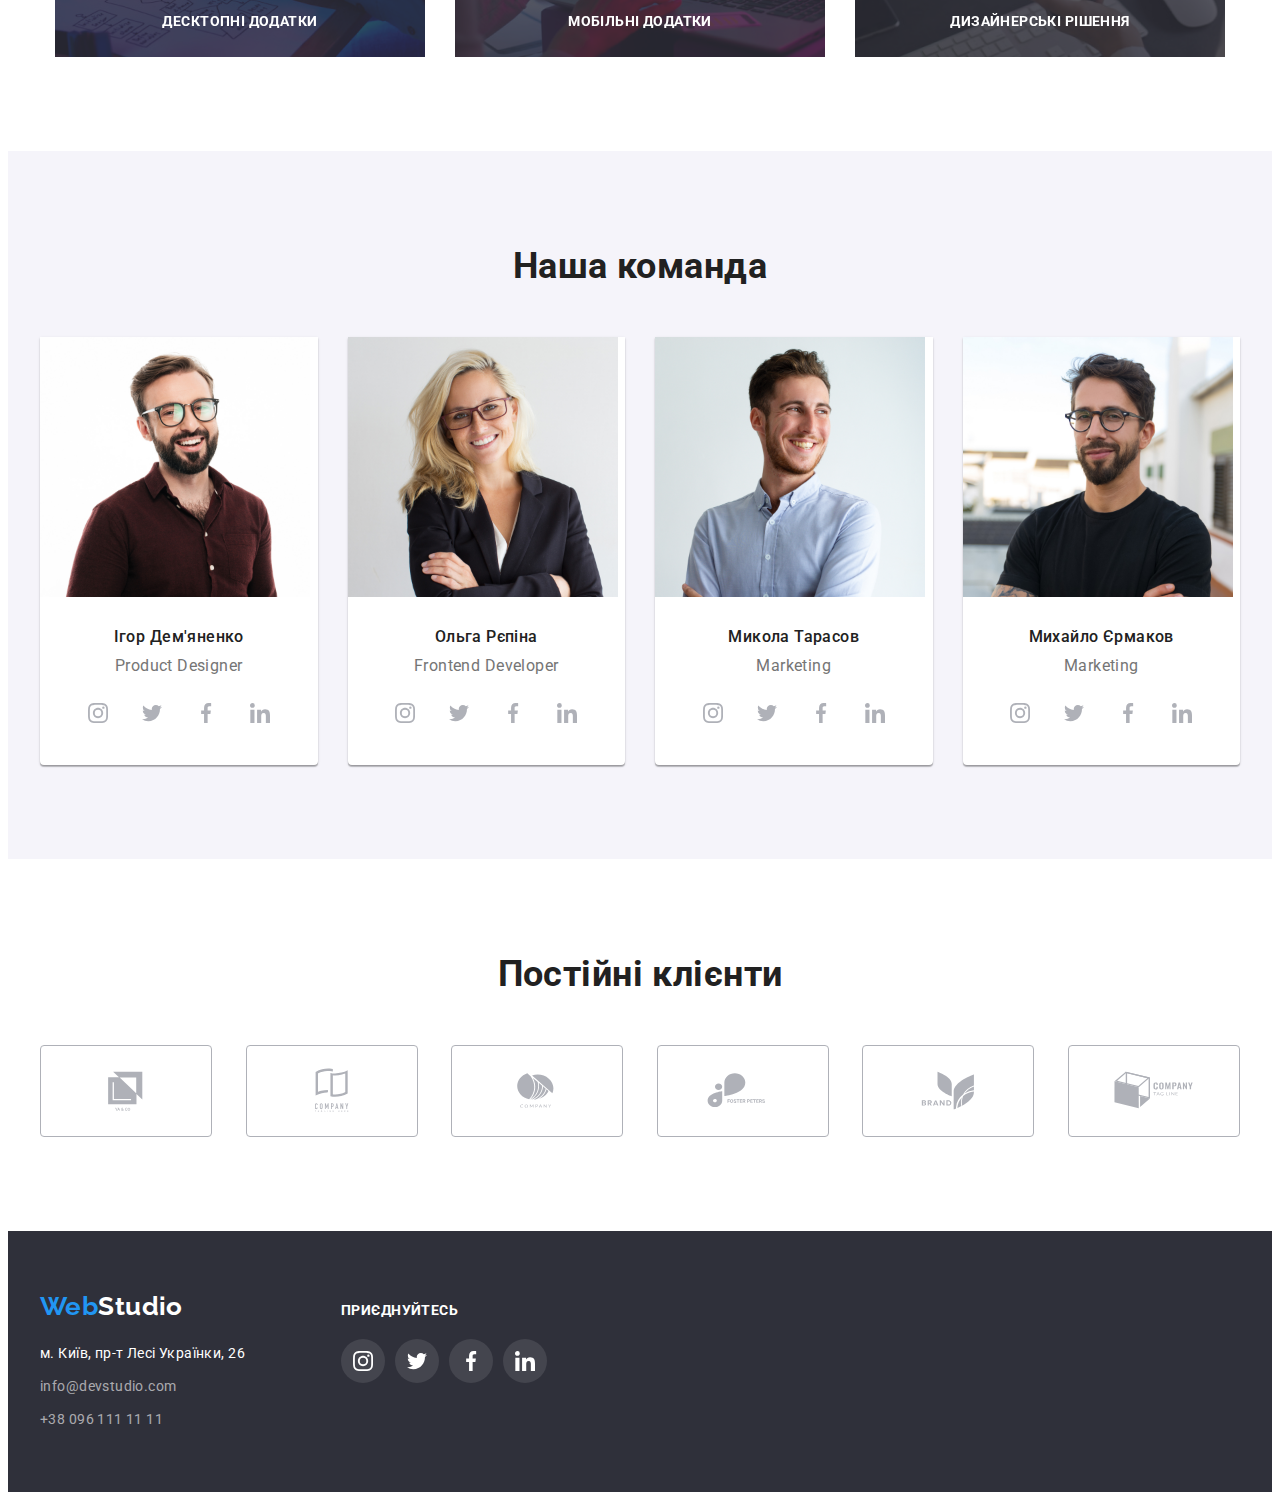
==== commit b4ce87b9: "name" ====
--- a/index.html
+++ b/index.html
@@ -158,7 +158,7 @@
         </section>
           <div class="container">
         <section class="what-we-do">
-            <h2 class="what-we-do__title">Чем мы занимаемся</h2>
+            <h2 class="what-we-do__title">Чим ми займаємося</h2>
             <ul class="about-us list">
                 <li class="about-us__item">
                     <img src="./images/img1.jpg" alt="Десктопні додатки" width="370" />
--- a/css/styles.css
+++ b/css/styles.css
@@ -1129,3 +1129,6 @@
 .link {
     text-decoration: none;
 }
+.link {
+    
+}
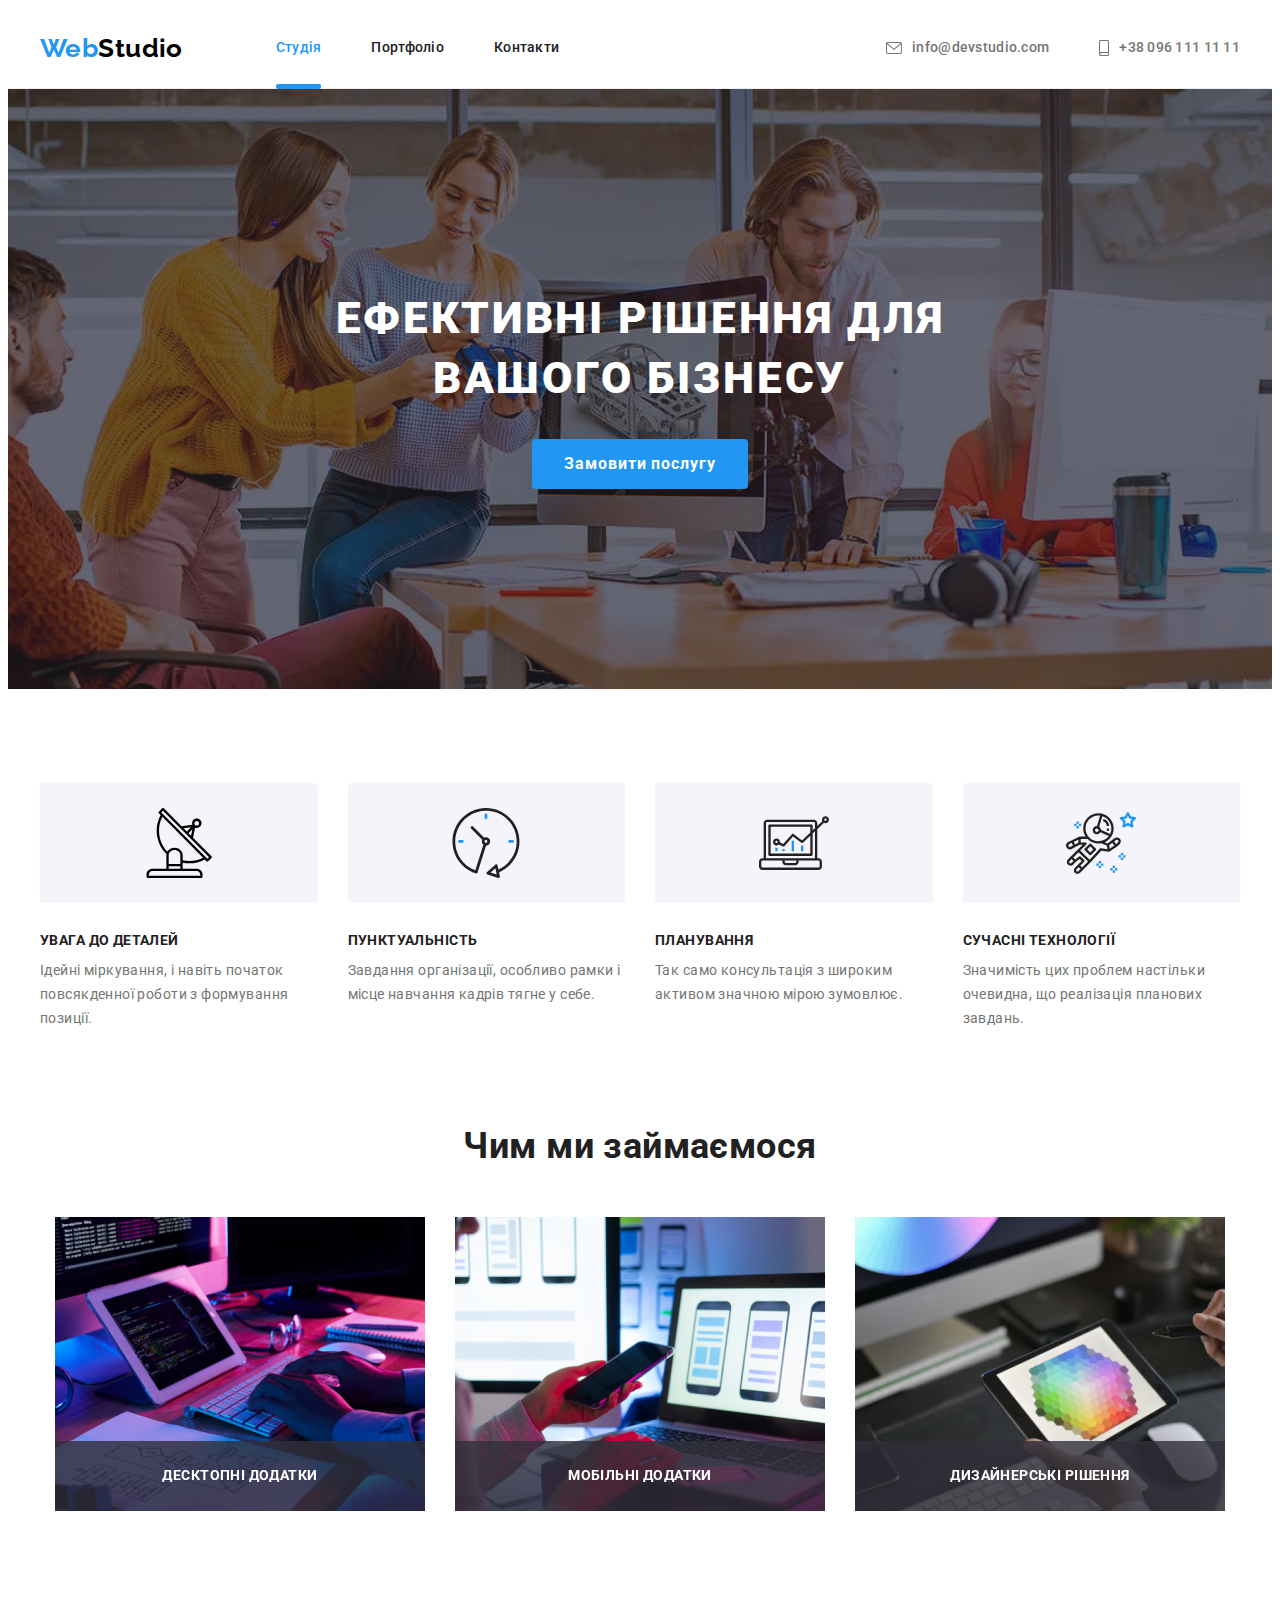
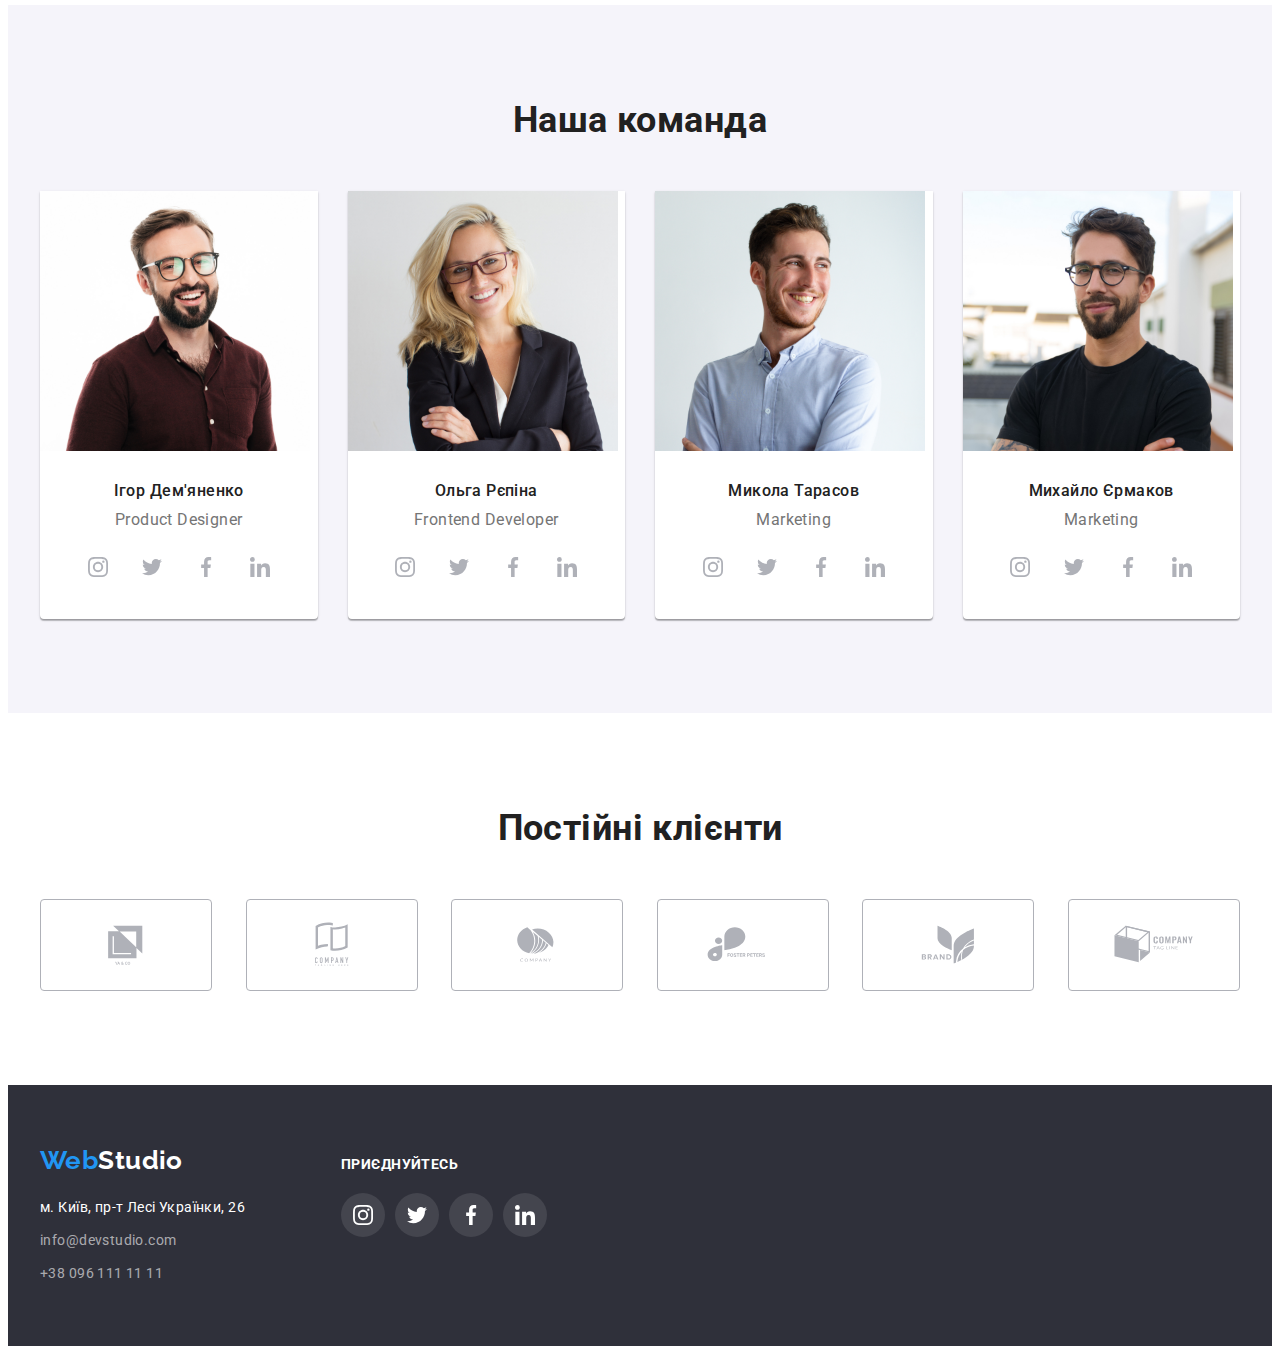
==== commit ee545a53: "change  10-11" ====
--- a/index.html
+++ b/index.html
@@ -8,7 +8,7 @@
     <meta name="viewport" content="width=device-width, initial-scale=1.0">
     <title>Document</title>
     <link rel="stylesheet" href="https://cdnjs.cloudflare.com/ajax/libs/modern-normalize/0.6.0/modern-normalize.min.css"
-        integrity="sha256-a9JO7L1jGkja9va1xGMWEJspCfU/b9Vn5u/O5MdnKhw=" crossorigin="anonymous" />
+        integrity="sha256-a9JO7L1jGkja9va1xGMWEJspCfU/b9Vn5u/O5MdnKhw=" crossorigin="anonymous">
     <link
         href="https://fonts.googleapis.com/css2?family=Raleway:wght@700&family=Roboto:wght@400;500;700;900&display=swap"
         rel="stylesheet">
@@ -22,12 +22,9 @@
     <header class="site-header">
         <div class="container">
             <a href="./index.html" class="logo"><span class="logo__accent">Web</span>Studio</a>
-            <div class="container">
-
                 <nav class="site-nav">
-
                     <ul class="list">
-                        <li class="item"><a class="link-current" href="">Студія</a></li>
+                        <li class="item"><a class="link link-current" href="">Студія</a></li>
                         <li class="item"><a class="link" href="./portfolio.html">Портфоліо</a></li>
                         <li class="item"><a class="link" href="">Контакти</a></li>
                     </ul>
@@ -48,8 +45,10 @@
     <main>
 
         <section class="slogan">
+            <div class="container">
             <h1 class="slogan-title">Ефективні рішення для <br />вашого бізнесу</h1>
             <button type="button" class="button-primary" data-modal-open>Замовити послугу</button>
+            </div>
             <div class="backdrop is-hidden" data-modal>
                 <div class="modal">
                     <button class="modal__button-close" data-modal-close>
@@ -62,7 +61,7 @@
                             Залиште свої дані, ми вам передзвонимо
                         </h2>
                         <label class="form-field">
-                            <input type="text" name="name" class="form-input" placeholder=" " />
+                            <input type="text" name="name" class="form-input" placeholder=" ">
             
                             <span class="form-label">Ім'я</span>
                             <svg class="svg-modal">
@@ -71,7 +70,7 @@
                         </label>
             
                         <label class="form-field">
-                            <input type="tel" name="tel" class="form-input" placeholder=" " />
+                            <input type="tel" name="tel" class="form-input" placeholder=" ">
             
                             <span class="form-label">Телефон</span>
                             <svg class="svg-modal">
@@ -80,7 +79,7 @@
                         </label>
             
                         <label class="form-field">
-                            <input type="email" name="mail" class="form-input" placeholder=" " />
+                            <input type="email" name="mail" class="form-input" placeholder=" ">
             
                             <span class="form-label">Пошта</span>
                             <svg class="svg-modal">
@@ -93,12 +92,12 @@
                         </label>
             
                         <label class="form-field-checkbox">
-                            <input class="checkbox" type="checkbox" name="topic" value="check" />
+                            <input class="checkbox" type="checkbox" name="topic" value="check">
                             <span class="icon"></span>
-                            <p class="checkbox-text">
+                            <span class="checkbox-text">
                                 Погоджуюся з розсилкою та приймаю
                                 <a href="" class="checkbox-link">Умови договору</a>
-                            </p>
+                            </span>
                         </label>
             
                         <button class="modal__button-send">Відправити</button>
@@ -156,25 +155,27 @@
                 </ul>
             </div>
         </section>
-          <div class="container">
-        <section class="what-we-do">
+          
+        <section class="what-we-do section">
+            <div class="container">
             <h2 class="what-we-do__title">Чим ми займаємося</h2>
             <ul class="about-us list">
                 <li class="about-us__item">
-                    <img src="./images/img1.jpg" alt="Десктопні додатки" width="370" />
+                    <img src="./images/img1.jpg" alt="Десктопні додатки" width="370">
                     <h3 class="about-us__label">Десктопні додатки</h3>
                 </li>
                 <li class="about-us__item">
-                    <img src="./images/img2.jpg" alt="Мобільні додатки" width="370" />
+                    <img src="./images/img2.jpg" alt="Мобільні додатки" width="370">
                     <h3 class="about-us__label">Мобільні додатки</h3>
                 </li>
                 <li class="about-us__item">
-                    <img src="./images/img3.jpg" alt="Дизайнерські рішення" width="370" />
+                    <img src="./images/img3.jpg" alt="Дизайнерські рішення" width="370">
                     <h3 class="about-us__label">Дизайнерські рішення</h3>
                 </li>
             </ul>
+            </div>
         </section>
-    </div>
+    
         <section class="team section">
             <div class="container">
                 <h2 class="section-title text-center ">Наша команда</h2>
--- a/css/styles.css
+++ b/css/styles.css
@@ -13,7 +13,7 @@
     --portfolio-cards-border-color: #eee;
     --bg-color-gray: #f5f4fa;
     --text-color-social: #afb1b8;
-    --bg-color-button-accent-secondary: #188ce8;
+    --bg-color-button: #188ce8;
     --thumb-color: #afb1b8;
     --thumb-color-hover: #2196f3;
     --border-input: rgba(255, 255, 255, 0.3);
@@ -80,7 +80,6 @@
 .link {
     text-decoration: none;
 }
-
 .text-center {
     text-align: center;
 }
@@ -93,11 +92,9 @@
     font-family: inherit;
     cursor: pointer;
 }
-
 .site-header {
     border-bottom: 1px solid var(--header-border-color);
 }
-
 .site-header .container {
     display: flex;
     align-items: center;
@@ -108,50 +105,30 @@
 .site-nav .list {
     display: flex;
 }
-
 .site-nav .item:not(:first-child),
 .auth-nav .item:not(:first-child) {
     margin-left: 50px;
 }
-
 .site-nav .link {
     color: var(--title-text-color);
     font-weight: 500;
     line-height: 1.14;
     letter-spacing: 0.02em;
-    text-decoration: none;
     display: block;
     padding-top: 32px;
     padding-bottom: 32px;
+    transition-property: color;
     transition-duration: 250ms;
     transition-timing-function: cubic-bezier(0.42, 0, 0.58, 1);
     position: relative;
 }
-
 .site-nav .link:hover,
 .site-nav .link:focus {
-    color: var(--accent-color);
-    text-decoration: none;
-}
-
+    color: var(--accent-color);   
+}
 .site-nav .link-current {
-    color: var(--accent-color);
-    text-decoration: none;
-    font-weight: 500;
-    display: block;
-    padding-top: 32px;
-    padding-bottom: 32px;
-    transition-duration: 250ms;
-    transition-timing-function: cubic-bezier(0.42, 0, 0.58, 1);
-    position: relative;
-}
-.site-nav .link-current:hover,
-.site-nav .link-current:focus {
-    color: var(--accent-color);
-    text-decoration: none;
-}
-
-.site-nav .link::after,
+    color: var(--accent-color);   
+}
 .site-nav .link-current::after{
     content: "";
         display: block;
@@ -161,11 +138,8 @@
         background-color: var(--accent-color);
         position: absolute;
         left: 0px;
-        bottom: 0px;
+        bottom: -1px;
         opacity: 0;
-        transition-property: opacity;
-        transition-duration: 250ms;
-        transition-timing-function: cubic-bezier(0.42, 0, 0.58, 1);
 }
 .site-nav .link::after{
     opacity: 0;
@@ -174,35 +148,27 @@
     opacity: 1;
 }
 .auth-nav .item {
-
     font-weight: 500;
     line-height: 1.14;
-    letter-spacing: 0.02em;
-    text-decoration: none;
-    display: inline-block;
-}
-
+    letter-spacing: 0.02em; 
+}
 .auth-nav .link:hover,
 .auth-nav .link:focus {
     color: var(--accent-color);
 }
-
 .auth-nav .link {
     display: flex;
     padding-top: 32px;
     padding-bottom: 32px;
-    text-decoration: none;
-    color: var(---primary-text-color);
-
+    color: var(--primary-text-color);
     align-items: center;
-}
-
+    transition: color 250ms cubic-bezier(0.4, 0, 0.2, 1);
+}
 .auth-nav {
-    display: inline-block;
+    display: flex;
     margin-left: auto;
     align-items: center;
 }
-
 .auth-nav .icon-n {
     --color4: currentColor;
     margin-right: 10px;    
@@ -218,15 +184,11 @@
     font-size: 26px;
     line-height: 1.19;
     text-decoration: none;
-    padding-top: 24px;
-    padding-bottom: 24px;
     color: var(--title-text-color-one);
 }
 .logo__accent {
     color: var(--accent-color);
     font-family: Raleway, sans-serif;
-    padding-top: 24px;
-    padding-bottom: 24px;
 }
 .slogan {
     max-width: 1600px;
@@ -255,7 +217,6 @@
 .button {
     color: var(--primary-bt-color);
     background-color: var(--accent-color);
-    text-decoration: none;
     font-family: inherit;
     text-align: center;
 }
@@ -272,29 +233,14 @@
     padding: 10px 32px;
     border: 0 solid transparent;
     border-radius: 4px;
+    transition-property:background-color;
     transition-duration: 250ms;
     transition-timing-function: cubic-bezier(0.42, 0, 0.58, 1);
 }
 
 .button-primary:hover,
 .button-primary:focus {
-    background-color: var(--primary-bt-color);
-    color: var(--accent-color);
-    border: 1px solid var(--accent-color)
-}
-
-.button-secondary {
-    color: var(--primary-bt-color);
-    background-color: var(--accent-color);
-    font-weight: 500;
-    font-size: 16px;
-    line-height: 1.62;
-    text-align: center;
-    font-style: normal;
-    border: 0 solid transparent;
-    border-radius: 4px;
-    min-width: 73px;
-    padding: 6px 22px;
+    background-color: var(--bg-color-button); 
 }
 
 .backdrop {
@@ -304,9 +250,7 @@
     width: 100%;
     height: 100%;
     background-color: rgba(0, 0, 0, 0.5);
-
     opacity: 1;
-
     transition: opacity 250ms cubic-bezier(0.4, 0, 0.2, 1);
 }
 
@@ -332,12 +276,13 @@
     transform: translate(-50%, -50%) scale(1);
 
     transition: transform 250ms cubic-bezier(0.4, 0, 0.2, 1);
+    box-shadow: 0px 1px 3px rgba(0, 0, 0, 0.12), 0px 1px 1px rgba(0, 0, 0, 0.14), 0px 2px 1px rgba(0, 0, 0, 0.2);
+        border-radius: 4px;
 }
 
 .modal__topic {
     margin: 0px;
     padding-bottom: 30px;
-
     font-weight: bold;
     font-size: 20px;
     line-height: 1.15;
@@ -347,8 +292,8 @@
 
 .modal__button-close {
     position: absolute;
-    top: 0;
-    right: 0;
+    top: 8px;
+    right: 8px;
     width: 30px;
     height: 30px;
     border-radius: 50%;
@@ -357,19 +302,18 @@
     box-shadow: 0px 2px 1px rgba(0, 0, 0, 0.2), 0px 1px 1px rgba(0, 0, 0, 0.14),
         0px 1px 3px rgba(0, 0, 0, 0.12);
 
-    transform: translate(30%, -30%);
-
-    transition: transform 250ms cubic-bezier(0.4, 0, 0.2, 1);
+}
+.modal__button-close:hover,
+.modal__button-close:focus{
+   fill: var(--accent-color)
 }
 
 .svg-close {
     width: 11px;
     height: 11px;
 }
-
 .form {
     padding: 40px;
-
     width: 528px;
 }
 
@@ -410,9 +354,7 @@
     top: 50%;
     left: 16px;
     transform: translateY(-50%);
-
     transition: transform 250ms cubic-bezier(0.4, 0, 0.2, 1);
-
     display: inline-block;
     width: 18px;
     height: 18px;
@@ -423,7 +365,6 @@
     top: 50%;
     left: 42px;
     transform: translateY(-50%);
-
     transition: transform 250ms cubic-bezier(0.4, 0, 0.2, 1);
 }
 
@@ -432,7 +373,6 @@
     top: 12px;
     left: 16px;
     transform: translateY(0);
-
     transition: transform 250ms cubic-bezier(0.4, 0, 0.2, 1);
 }
 
@@ -561,30 +501,24 @@
 }
 
 .what-we-do {
-    padding-bottom: 94px;
-}
-
+    padding-top: 0;
+}
 .what-we-do__title {
     color: var(--title-text-color);
     font-weight: bold;
     font-size: 36px;
     line-height: 1.17;
     text-align: center;
-    padding-top: 94px;
-    margin-bottom: 0px;
-    margin-top: 0px;
-    padding-bottom: 50px;
+      margin-bottom: 50px;
 }
 
 .about-us {
     display: flex;
     justify-content: center;
-    padding-top: 50px;
 }
 
 .about-us__item {
     margin-left: 30px;
-
     position: relative;
 }
 
@@ -611,48 +545,310 @@
     right: 50%;
     transform: translate(50%);
 }
-
-
-
-
-
-
-
-
-
-
-
-
-
-
-
-
-
-
-
-
-
-
-
-
-
-
-
-
-
-
-
-
-
-
-
+.team {
+    background-color: var(--bg-color-gray);
+}
+
+.team-cards {
+    display: flex;
+    margin-top: 50px;
+    margin-left: calc(-1 * var(--list-items-gap));
+}
 .section-items {
     color: var(--title-text-color);
     font-weight: 500;
     font-size: 16px;
     line-height: 1.19;
 }
-
+.section-desc {
+    color: var(--primary-text-color);
+    font-size: 16px;
+    line-height: 1.19;
+}
+.team-cards .item {
+    flex-basis: calc(100% / 3 - var(--list-items-gap));
+    margin-left: var(--list-items-gap);
+
+    background-color: var(--primary-bt-color);
+    box-shadow: 0px 1px 3px rgba(0, 0, 0, 0.12), 0px 1px 1px rgba(0, 0, 0, 0.14),
+        0px 2px 1px rgba(0, 0, 0, 0.2);
+    border-radius: 0px 0px 4px 4px;
+}
+
+.team-cards .description {
+    padding-top: 30px;
+    padding-bottom: 30px;
+    padding-left: 24px;
+    padding-right: 24px;
+}
+
+.team-cards .section-desc {
+    margin-top: 10px;
+}
+
+.social-links {
+    margin-top: 16px;
+    align-items: center;
+    display: flex;
+    justify-content: center;
+}
+
+.social-links__item:not(:last-child) {
+    margin-right: 10px;
+}
+
+.social-links__link {
+    display: flex;
+    height: 44px;
+    width: 44px;
+    border-radius: 50%;
+    color: var(--text-color-social);
+    align-items: center;
+    justify-content: center;
+    transition: color 250ms cubic-bezier(0.4, 0, 0.2, 1), background-color 250ms cubic-bezier(0.4, 0, 0.2, 1);
+}
+
+.social-links__link:hover,
+.social-links__link:focus {
+    color: var(--primary-bt-color);
+    background-color: var(--accent-color);
+}
+
+.social-links__icon {
+    --color1: currentColor;
+}
+.customer_title {
+    color: var(--title-text-color);
+    font-weight: bold;
+    font-size: 36px;
+    line-height: 1.17;
+    text-align: center;
+    margin-bottom: 50px;
+}
+
+.customer_content {
+    display: flex;
+    justify-content: space-between;
+}
+
+.customer__item {
+    margin-left: 30px;
+}
+
+.customer__item:first-child {
+    margin-left: 0;
+}
+
+.customer__link {
+    display: flex;
+    align-items: center;
+    justify-content: center;
+    width: 170px;
+    height: 90px;
+    color: var(--text-color-social);
+    border: 1px solid var(--text-color-social);
+    border-radius: 4px;
+    transition: color 250ms cubic-bezier(0.4, 0, 0.2, 1), border 250ms cubic-bezier(0.4, 0, 0.2, 1);
+}
+
+.customer__link:hover,
+.customer__link:focus {
+    color: var(--accent-color);
+    border: 1px solid var(--accent-color);
+}
+
+.clients__icon {
+    --color1: currentColor;
+    height: 50px;
+}
+.option {
+    display: flex;
+    justify-content: center;
+    margin-bottom: 50px;
+}
+
+.option__item {
+    margin-left: 8px;
+}
+
+.option__item:first-child {
+    margin-left: 0px;
+}
+
+.option__button {
+    color: var(--title-text-color);
+    background-color: var(--accent-color-one);
+    font-weight: 500;
+    font-size: 16px;
+    line-height: 1.62;
+    text-align: center;
+    border-radius: 4px;
+    border: none;
+    padding: 6px 22px;
+    transition-property: color, background-color, box-shadow;
+    transition-duration: 250ms;
+    transition-timing-function: cubic-bezier(0.42, 0, 0.58, 1);
+}
+
+.option__button:hover,
+.option__button:focus {
+    background-color: var(--accent-color);
+    color: var(--primary-bt-color);
+    box-shadow: 0px 2px 2px rgba(0, 0, 0, 0.12), 0px 1px 2px rgba(0, 0, 0, 0.08),
+        0px 3px 1px rgba(0, 0, 0, 0.1);
+}
+.card-set {
+    display: flex;
+    flex-wrap: wrap;
+    justify-content: center;
+}
+
+.card-set__item {
+    width: 370px;
+    margin-right: 30px;
+    margin-bottom: 30px;
+}
+
+
+.card-set__link:hover {
+    box-shadow: 1px 4px 6px rgba(0, 0, 0, 0.16), 0px 4px 4px rgba(0, 0, 0, 0.06),
+        0px 1px 1px rgba(0, 0, 0, 0.12);
+
+}
+
+.card-set__link.link {
+    display: block;
+    transition: box-shadow 250ms var(--cubic);
+}
+
+.card-set__img {
+    position: relative;
+    overflow: hidden;
+}
+
+.card-set__item:nth-child(3n) {
+    margin-right: 0px;
+}
+
+.card-set__item:nth-last-child(-n + 3) {
+    margin-bottom: 0px;
+}
+
+.filter-about {
+    color: var(--primary-bt-color);
+    padding: 63px 24px;
+    font-size: 18px;
+    line-height: 1.56;
+    margin: 0px;
+}
+
+.card-set__tabs {
+    padding: 20px 24px;
+    border: 1px solid var(--border-card);
+}
+
+.card-set__p {
+    position: absolute;
+    bottom: 0px;
+    left: 0px;
+    width: 100%;
+    height: 100%;
+    background-color: var(--portfolio-cart-before);
+    transform: translateY(100%);
+    opacity: 1;
+    transition: transform 250ms var(--cubic), opacity 250ms var(--cubic),
+        box-shadow 250ms var(--cubic);
+}
+
+.card-set__link:hover .card-set__p,
+.card-set__link:focus .card-set__p {
+    transform: translateY(0);
+    opacity: 1;
+}
+
+.card-set__title {
+    color: var(--title-text-color);
+    font-weight: bold;
+    font-size: 18px;
+    line-height: 2;
+    letter-spacing: 0.06em;
+    margin-bottom: 4px;
+}
+
+.card-set__text {
+    color: var(--primary-text-color);
+    font-size: 16px;
+    line-height: 1.87;
+}
+
+.button-div input {
+    margin: 0;
+    padding: 18px 12px;
+    border-radius: 4px;
+    box-shadow: 0px 4px 4px rgba(0, 0, 0, 0.15);
+}
+.site-footer {
+    padding-top: 60px;
+    padding-bottom: 60px;
+    background-color: var(--primary-brg-color);
+}
+
+.site-footer__container {
+    display: flex;
+    align-items: baseline;
+}
+
+.site-footer__nav-links {
+    width: 231px;
+}
+
+.site-footer__logo {
+    color: var(--primary-bt-color);
+}
+
+.site-footer__social-links {
+    margin-left: 70px;
+}
+
+.site-footer__heading {
+    font-weight: 700;
+    line-height: 1.14;
+    text-transform: uppercase;
+    color: var(--primary-bt-color);
+}
+
+.site-footer__social-list {
+    margin-top: 20px;
+}
+
+.site-footer__social-link {
+    color: var(--primary-bt-color);
+    background-color: rgba(255, 255, 255, 0.1);
+}
+
+.footer-contacts {
+    margin-top: 20px;
+}
+.footer-contacts__item:not(:first-child) {
+    margin-top: 9px;
+}
+
+.footer-contacts__link {
+    font-style: normal;
+    text-decoration: none;
+    line-height: 1.71;
+    color: var(--primary-phon-color);
+    transition: color 250ms cubic-bezier(0.4, 0, 0.2, 1);
+}
+
+.footer-contacts__link:hover,
+.footer-contacts__link:focus {
+    color: var(--accent-color);
+}
+
+.footer-contacts__link--address {
+    color: var(--primary-bt-color);
+}
 .section-item-one {
     color: var(--title-text-color);
     font-weight: 700;
@@ -662,12 +858,6 @@
     margin-bottom: 10px;
 }
 
-.section-desc {
-    color: var(--primary-text-color);
-    font-size: 16px;
-    line-height: 1.19;
-}
-
 .section-text {
     color: var(--primary-text-color);
     line-height: 1.71;
@@ -680,455 +870,55 @@
     color: var(--title-text-color);
 }
 
-.slogan {
-    max-width: 1600px;
-    margin:0 auto;
-    background-color: var(--primary-brg-color);
-    padding-top: 200px;
-    padding-bottom: 200px;
-    text-align: center;
-    background-image: linear-gradient(rgba(47, 48, 58, 0.4), rgba(47, 48, 58, 0.4)),
-        url(../images/hero.jpg);
-    background-repeat: no-repeat;
-    background-position: center;
-    background-size: 1600px;
-}
-
-.slogan-title {
-    color: var(--primary-bt-color);
-    font-weight: 900;
-    font-size: 44px;
-    line-height: 1.36;
-    text-transform: uppercase;
-    letter-spacing: 0.06em;
-    text-align: center;
-}
-
-.button {
-    color: var(--primary-bt-color);
-    background-color: var(--accent-color);
-    text-decoration: none;
-    font-family: inherit;
-    text-align: center;
-}
-
-.button-primary {
-    color: var(--primary-bt-color);
-    background-color: var(--accent-color);
-    font-weight: 700;
-    font-size: 16px;
-    line-height: 1.88;
-    letter-spacing: 0.06em;
-    text-align: center;
-    margin-top: 30px;
-    padding: 10px 32px;
-    border: 0 solid transparent;
-    border-radius: 4px;
-    transition-duration: 250ms;
-    transition-timing-function: cubic-bezier(0.42, 0, 0.58, 1);
-}
-.button-primary:hover,
-.button-primary:focus {
-background-color: var(--primary-bt-color);
-    color: var(--accent-color);
-    border: 1px solid var(--accent-color)
-}
-
-.button-secondary {
-    color: var(--primary-bt-color);
-    background-color: var(--accent-color);
-    font-weight: 500;
-    font-size: 16px;
-    line-height: 1.62;
-    text-align: center;
-    font-style: normal;
-    border: 0 solid transparent;
-    border-radius: 4px;
-    min-width: 73px;
-    padding: 6px 22px;
-}
-
-.competence {
-    padding-top: 0;
-}
-
-.competence .section-title {
-    text-align: center;
-}
-
-.competence-list {
-    display: flex;
-    margin-top: 50px;
-    margin-left: calc(-1 * var(--list-items-gap));
-}
-
-.competence-list .item {
-    flex-basis: calc(100% / 3 - var(--list-items-gap));
-    margin-left: var(--list-items-gap);
-}
-
-.address .link {
-    color: var(--primary-bt-color);
-    line-height: 1.71;
-    text-decoration: none;
-    font-style: normal;
-}
-
-.address .link:hover,
-.address .link:focus {
-    color: var(--accent-color);
-}
-
-.address .link-one {
-    color: var(--primary-phon-color);
-
-    line-height: 1.71;
-    text-decoration: none;
-    font-style: normal;
-}
-
-.address .link-one:hover,
-.address .link-one:focus {
-    color: var(--accent-color);
-}
-
-.portfolio-filter {
-    display: flex;
-    justify-content: center;
-}
-
-.portfolio-filter .item:not(:first-child) {
-    margin-left: 8px;
-}
-
-.team {
-    background-color: var(--bg-color-gray);
-}
-
-.team-cards {
-    display: flex;
-    margin-top: 50px;
-    margin-left: calc(-1 * var(--list-items-gap));
-    
-}
-
-.team-cards .item {
-    flex-basis: calc(100% / 3 - var(--list-items-gap));
-    margin-left: var(--list-items-gap);
-
-    background-color: var(--primary-bt-color);
-    box-shadow: 0px 1px 3px rgba(0, 0, 0, 0.12), 0px 1px 1px rgba(0, 0, 0, 0.14),
-            0px 2px 1px rgba(0, 0, 0, 0.2);
-        border-radius: 0px 0px 4px 4px;
-    }
-
-.team-cards .description {
-    padding-top: 30px;
-    padding-bottom: 30px;
-    padding-left: 24px;
-    padding-right: 24px;
-}
-
-.team-cards .section-desc {
-    margin-top: 10px;
-}
-
-.social-links {
-    margin-top: 16px;
-    align-items: center;
-    display: flex;
-    justify-content: center;
-}
-
-.social-links__item:not(:last-child) {
-    margin-right: 10px;
-}
-
-.social-links__link {
-    display: flex;
-    height: 44px;
-    width: 44px;
-    border-radius: 50%;
-    color: var(--text-color-social);
-    align-items: center;
-    justify-content: center;
-}
-
-.social-links__link:hover,
-.social-links__link:focus {
-    color: var(--primary-bt-color);
-    background-color: var(--accent-color);
-}
-.social-links__icon {
-    --color1: currentColor;
-}
-
-.clients__icon {
-    --color1: currentColor;
-    display: block;
-}
-
-.customer_title {
-    color: var(--title-text-color);
-    font-weight: bold;
-    font-size: 36px;
-    line-height: 1.17;
-    text-align: center;
-    margin-bottom: 50px;
-}
-
-.customer_content {
-    display: flex;
-    justify-content: space-between;
-
-}
-
-.customer__item {
-
-    margin-left: 30px;
-}
-.customer__item:first-child {
-    margin-left: 0;
-}
-
-.customer__link {
-    display: flex;
-    align-items: center;
-    justify-content: center;
-    width: 170px;
-    height: 90px;
-    color: var(--text-color-social);
-    border: 1px solid var(--text-color-social);
-    border-radius: 4px;
-}
-
-.customer__link:hover,
-.customer__link:focus {
-    color: var(--accent-color);
-    border: 1px solid var(--accent-color);
-}
-.clients__icon {
-    fill: currentColor;
-    height: 50px;
-}
-
-.site-footer {
-    padding-top: 60px;
-    padding-bottom: 60px;
-    background-color: var(--primary-brg-color);
-}
-
-.site-footer__container {
-    display: flex;
-    align-items: baseline;
-}
-
-.site-footer__nav-links {
-    width: 231px;
-}
-
-.site-footer__logo {
-    color: var(--primary-bt-color);
-}
-
-.site-footer__social-links {
-    margin-left: 70px;
-}
-
-.site-footer__heading {
-    font-weight: 700;
-    line-height: 1.14;
-    text-transform: uppercase;
-    color: var(--primary-bt-color);
-}
-
-.site-footer__social-list {
-    margin-top: 20px;
-}
-
-.site-footer__social-link {
-    color: var(--primary-bt-color);
-    background-color: rgba(255, 255, 255, 0.1);
-}
-.footer-contacts {
-    margin-top: 20px;
-}
-
-.footer-contacts__item:not(:first-child) {
-    margin-top: 9px;
-}
-.footer-contacts__link {
-    font-style: normal;
-    text-decoration: none;
-    line-height: 1.71;
-    color: var(--primary-phon-color);
-}
-.footer-contacts__link:hover,
-.footer-contacts__link:focus {
-    color: var(--accent-color);
-}
-.footer-contacts__link--address {
-    color: var(--primary-bt-color);
-}
-
-.card-set {
-    display: flex;
-    flex-wrap: wrap;
-    justify-content: center;
-    padding-bottom: 94px;
-    text-decoration: none;
-}
-
-.card-set__item {
-    width: 370px;
-    margin-right: 30px;
-    margin-bottom: 30px;
-    transition: box-shadow 250ms var(--cubic);
-
-}
-
-.card-set__item:hover {
-    box-shadow: 1px 4px 6px rgba(0, 0, 0, 0.16), 0px 4px 4px rgba(0, 0, 0, 0.06),
-        0px 1px 1px rgba(0, 0, 0, 0.12);
-}
-
-
-.card-set__img {
-    position: relative;
-    overflow: hidden;
-    text-decoration: none;
-}
-
-.card-set__item:nth-child(3n) {
-    margin-right: 0px;
-}
-
-.card-set__item:nth-last-child(-n + 3) {
-    margin-bottom: 0px;
-}
-
-.card-set__p {
-    position: absolute;
-    text-decoration: none;
-}
-
-.filter-about {
-    color: var(--primary-bt-color);
-    padding: 63px 24px;
-    font-size: 18px;
-    line-height: 1.56;
-    margin: 0px;
-
-
-}
-
-.card-set__tabs {
-    padding: 20px 24px;
-    border: 1px solid var(--border-card);
-    box-shadow: 0px;
-    text-decoration: none;
-}
-
-.card-set__p {
-    bottom: 0px;
-    left: 0px;
-    width: 100%;
-    height: 100%;
-    background-color: var(--portfolio-cart-before);
-
-    transform: translateY(100%);
-    opacity: 1;
-
-    transition: transform 250ms var(--cubic), opacity 250ms var(--cubic),
-        box-shadow 250ms var(--cubic);
-}
-
-.card-set__item:hover .card-set__p {
-    transform: translateY(0);
-    opacity: 1;
-    box-shadow: 1px 4px 6px rgba(0, 0, 0, 0.16), 0px 4px 4px rgba(0, 0, 0, 0.06),
-        0px 1px 1px rgba(0, 0, 0, 0.12);
-
-}
-
-.card-set__title {
-    color: var(--title-text-color);
-    font-weight: bold;
-    font-size: 18px;
-    line-height: 2;
-    letter-spacing: 0.06em;
-    margin: 0px;
-    
-}
-
-.card-set__text {
-    color: var(--primary-text-color);
-    font-size: 16px;
-    line-height: 1.87;
-    padding-bottom: 20px;
-    margin: 0px;
-  
-}
-
-
-.button-div input {
-    margin: 0;
-    padding: 18px 12px;
-    border-radius: 4px;
-    box-shadow: 0px 4px 4px rgba(0, 0, 0, 0.15);
-}
-
-.portfolio-filter {
-    margin-bottom: 50px;
-}
-
-img {
-    display: block;
-    max-width: 100%;
-    height: auto;
-}
-
-.option {
-    display: flex;
-    justify-content: center;
-    padding-top: 94px;
-    padding-bottom: 50px;
-}
-
-.option__item {
-    margin-left: 8px;
-}
-
-.option__item:first-child {
-    margin-left: 0px;
-}
-
-.option__button {
-    color: var(--title-text-color);
-    background-color: var(--accent-color-one);
-    font-weight: 500;
-    font-size: 16px;
-    line-height: 1.62;
-    text-align: center;
-    border-radius: 4px;
-    border: none;
-
-    padding: 6px 22px;
-
-    transition-duration: 250ms;
-    transition-timing-function: cubic-bezier(0.42, 0, 0.58, 1);
-}
-
-.option__button:hover,
-.option__button:focus {
-    background-color: var(--accent-color);
-    color: var(--primary-bt-color);
-    box-shadow: 0px 2px 2px rgba(0, 0, 0, 0.12), 0px 1px 2px rgba(0, 0, 0, 0.08),
-        0px 3px 1px rgba(0, 0, 0, 0.1);
-}
-.link {
-    text-decoration: none;
-}
-.link {
-    
-}
+
+
+
+
+
+
+
+
+
+
+
+
+
+
+
+
+
+
+
+
+
+
+
+
+
+
+
+
+
+
+
+
+
+
+
+
+
+
+
+
+
+
+
+
+
+
+
+
+
+
+
+
